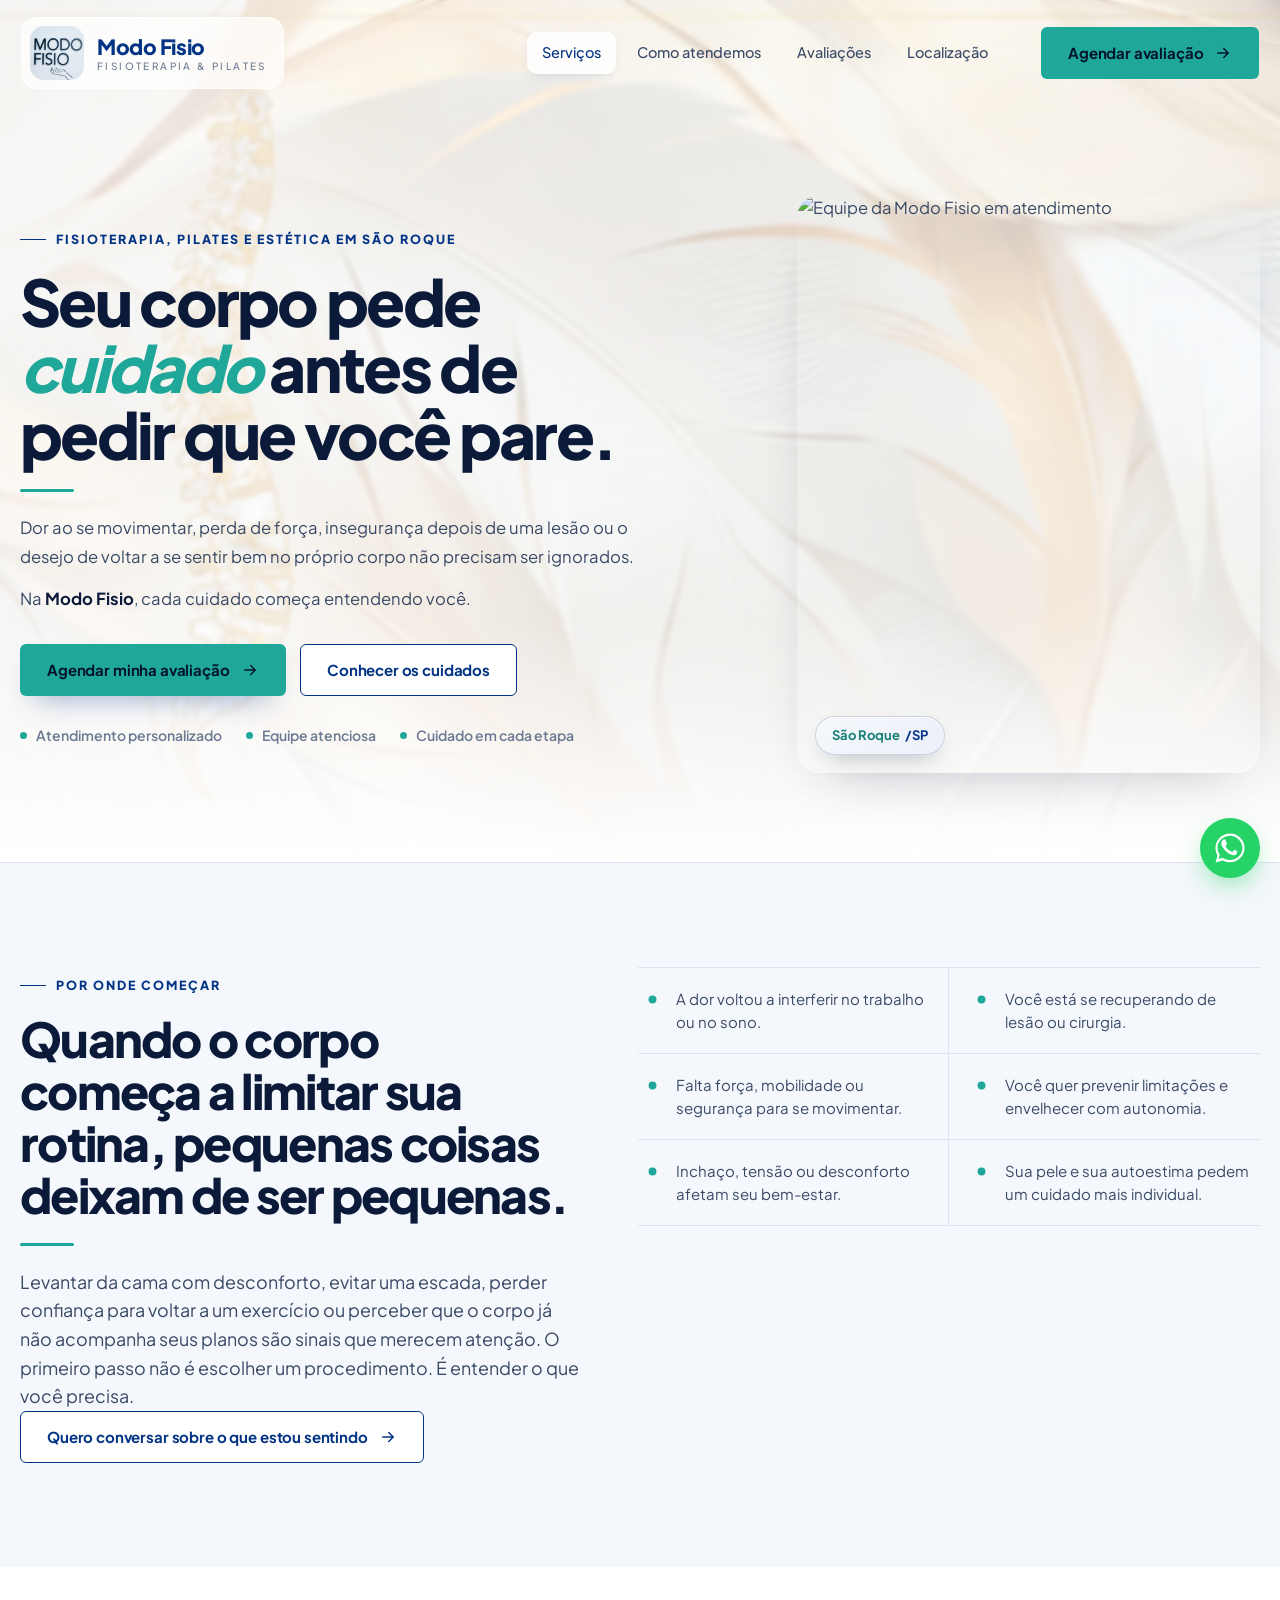
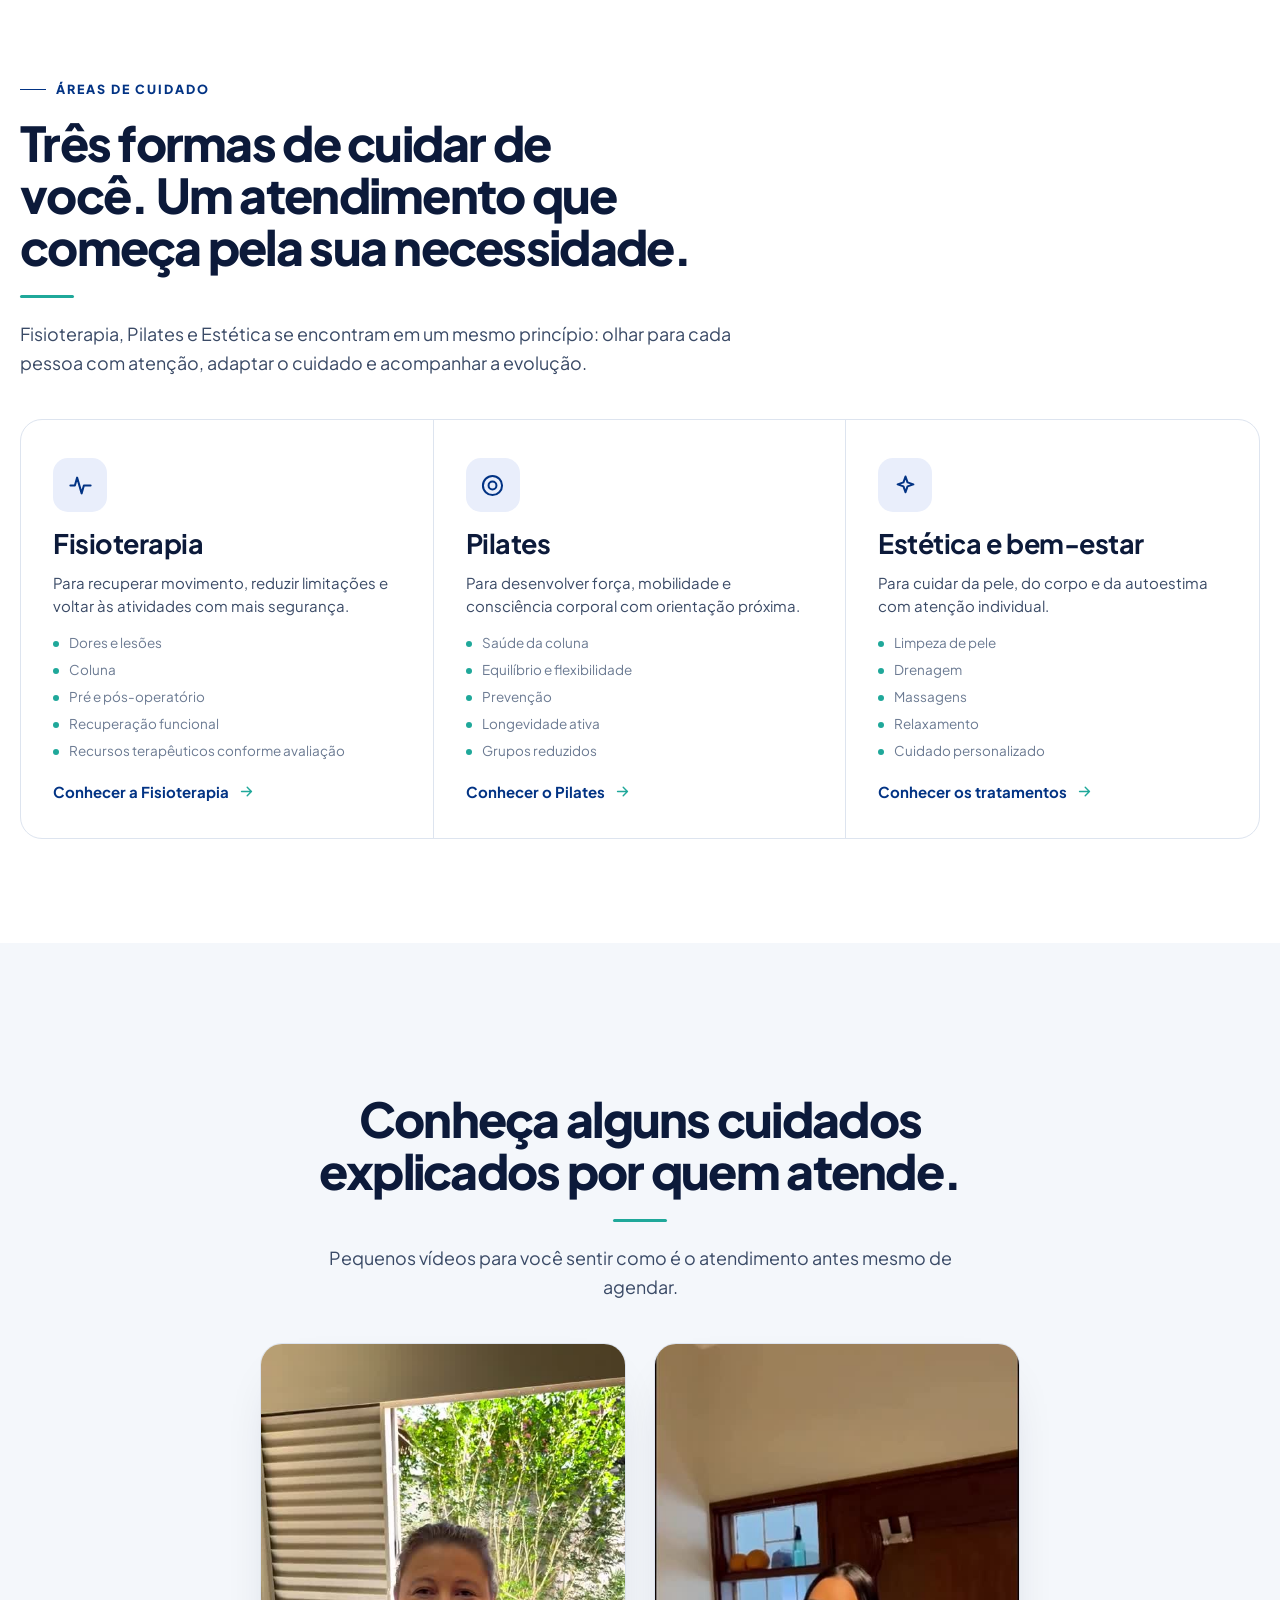
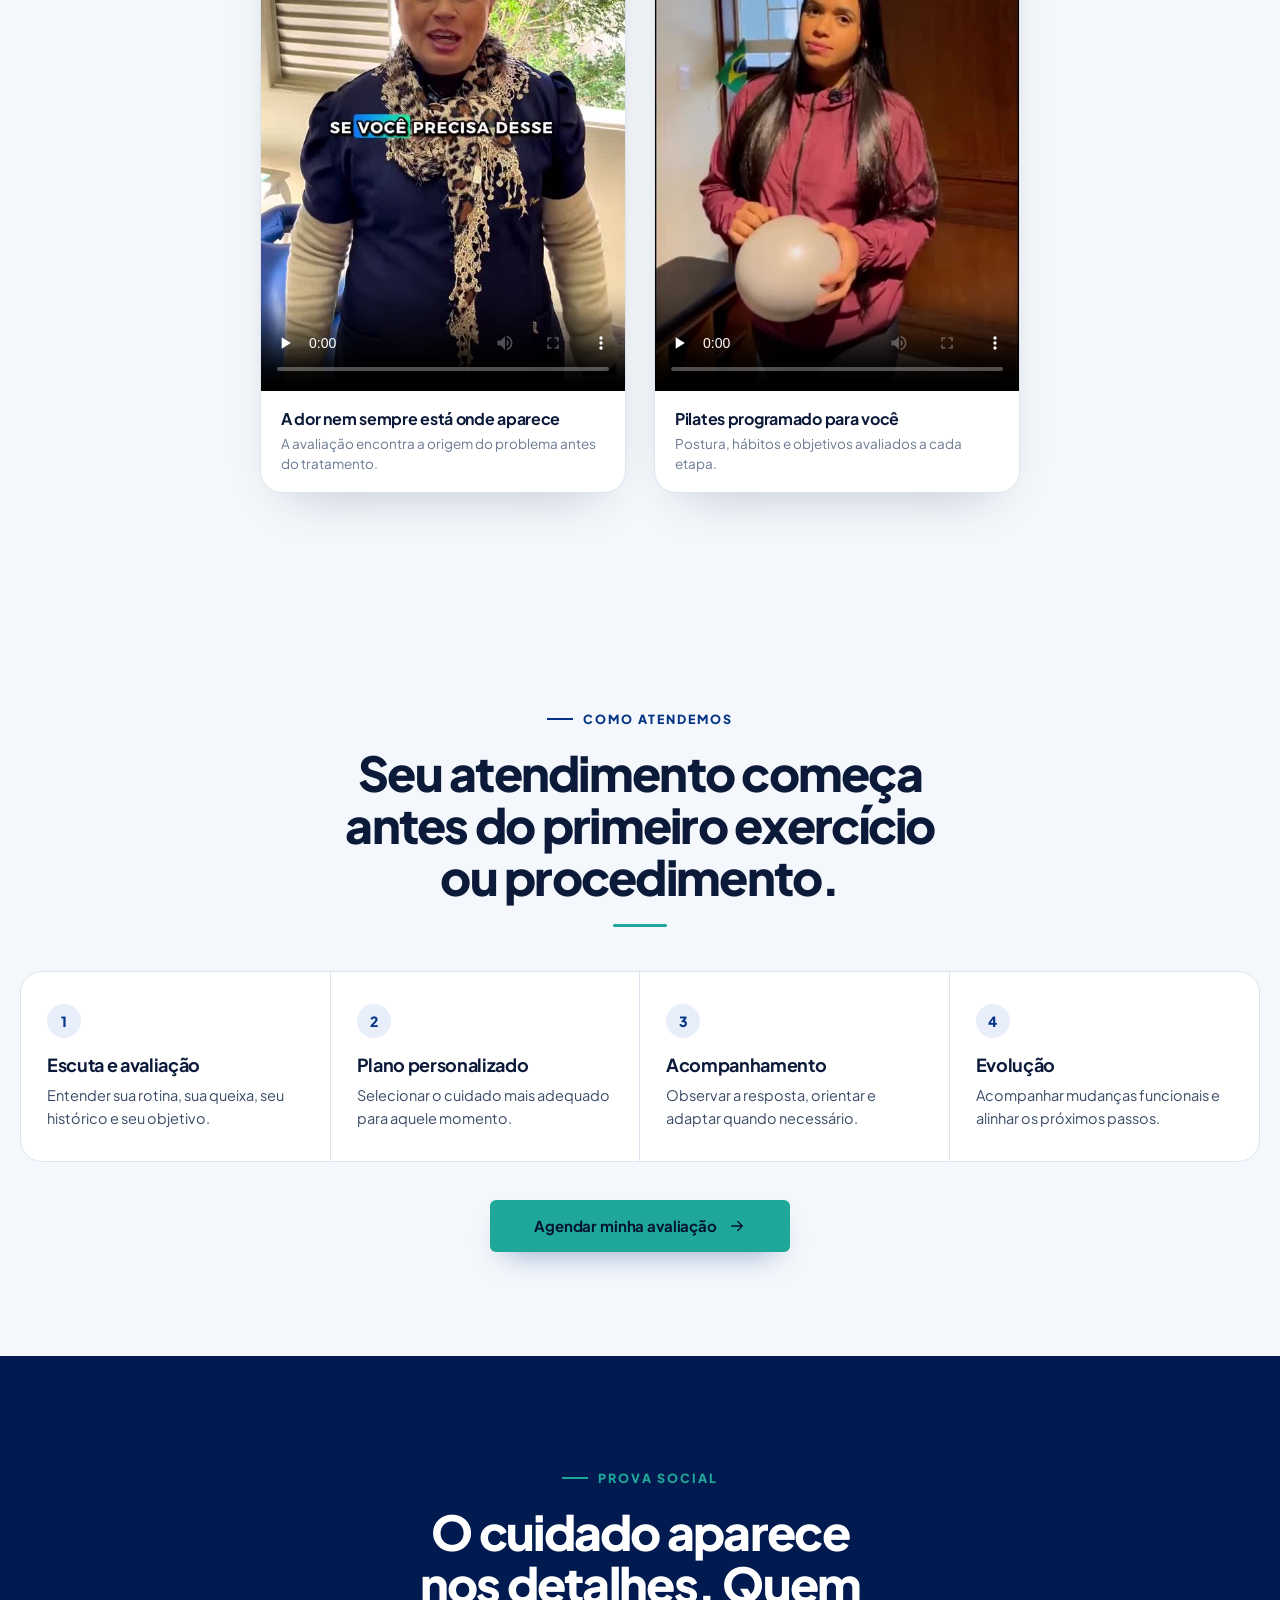
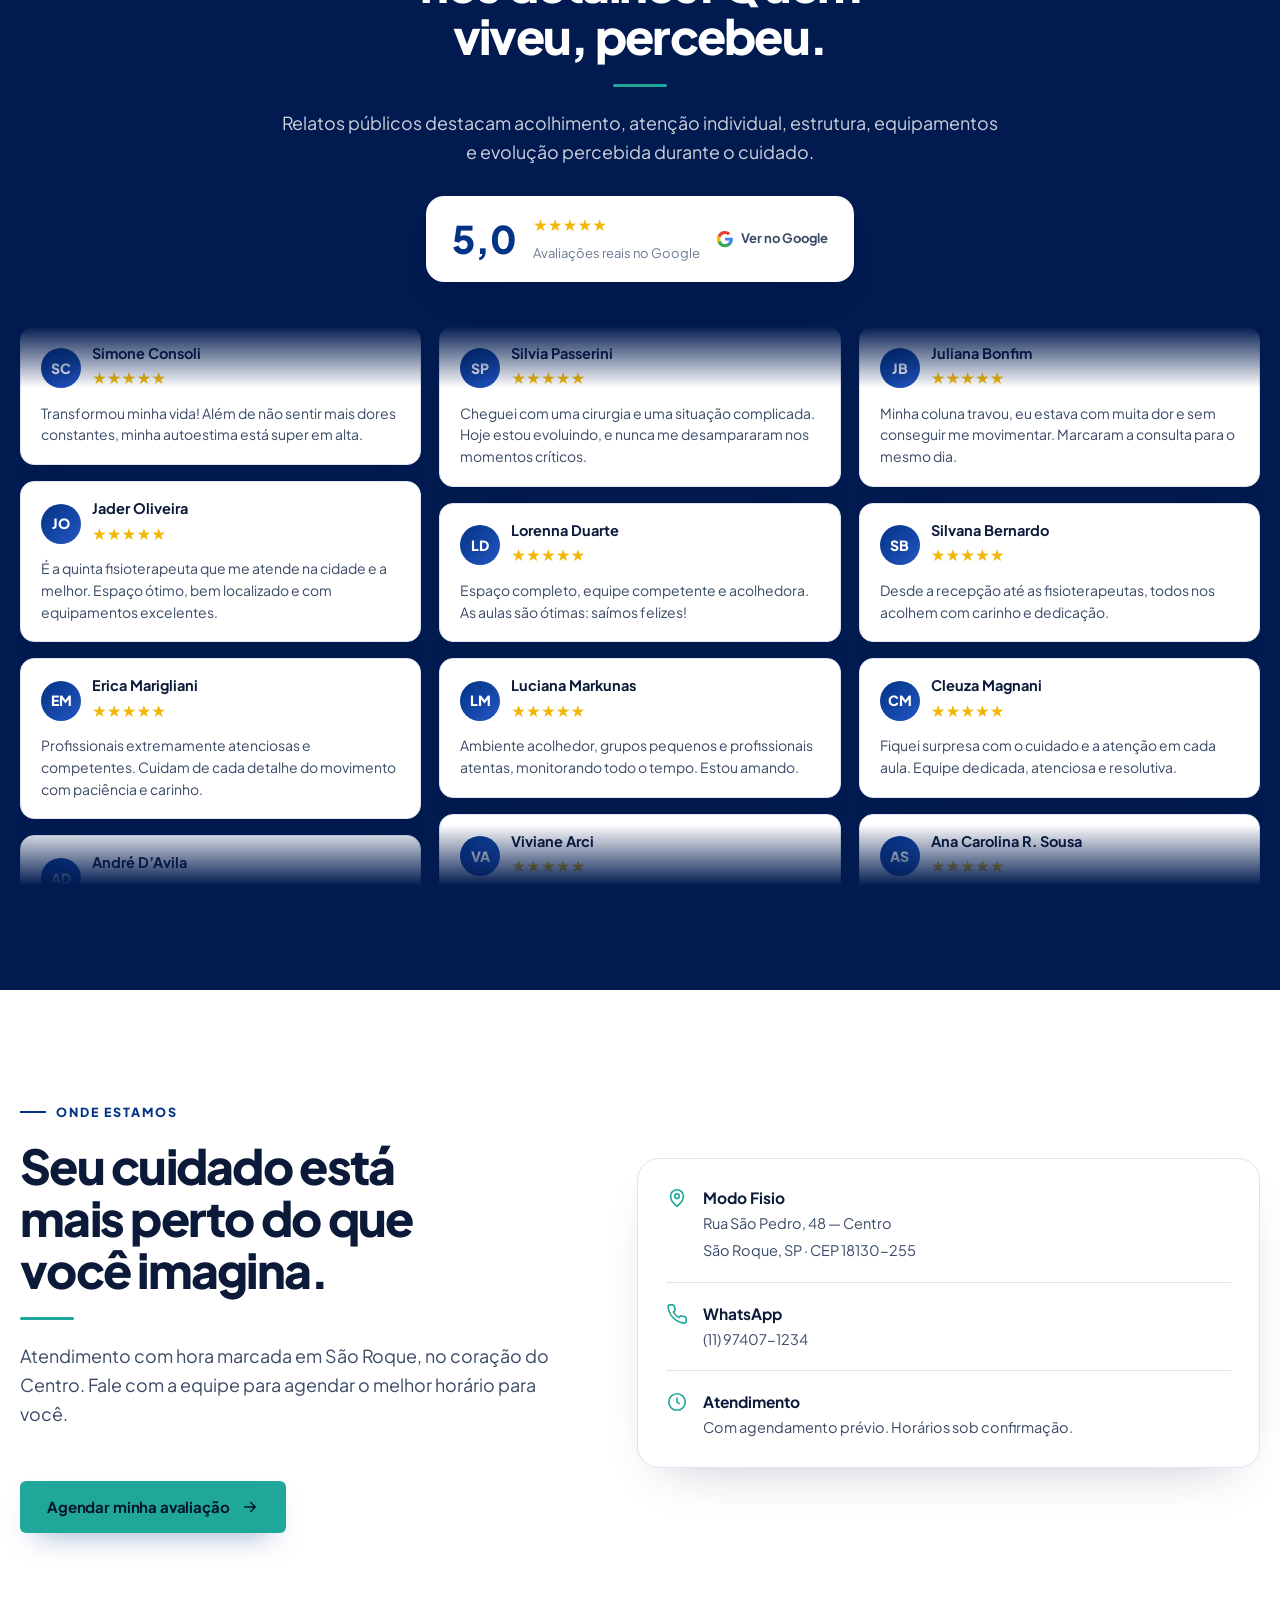
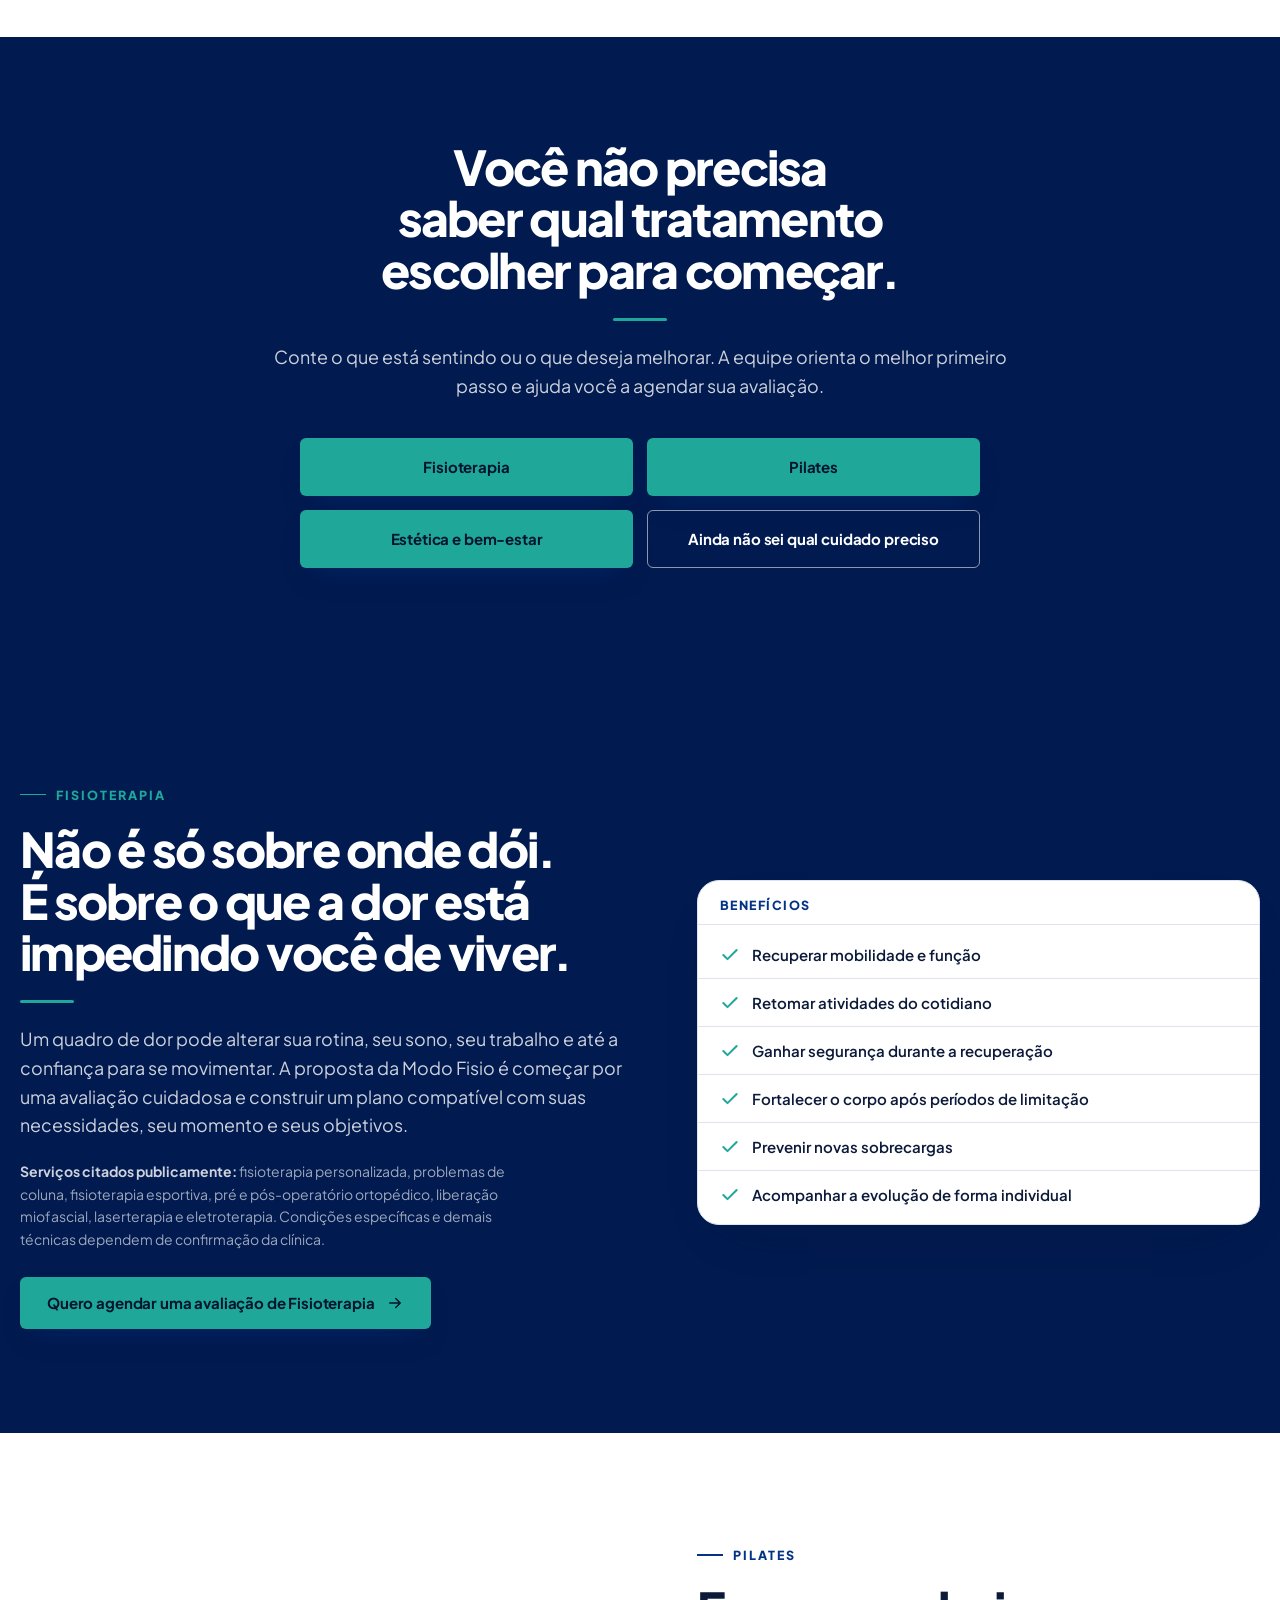
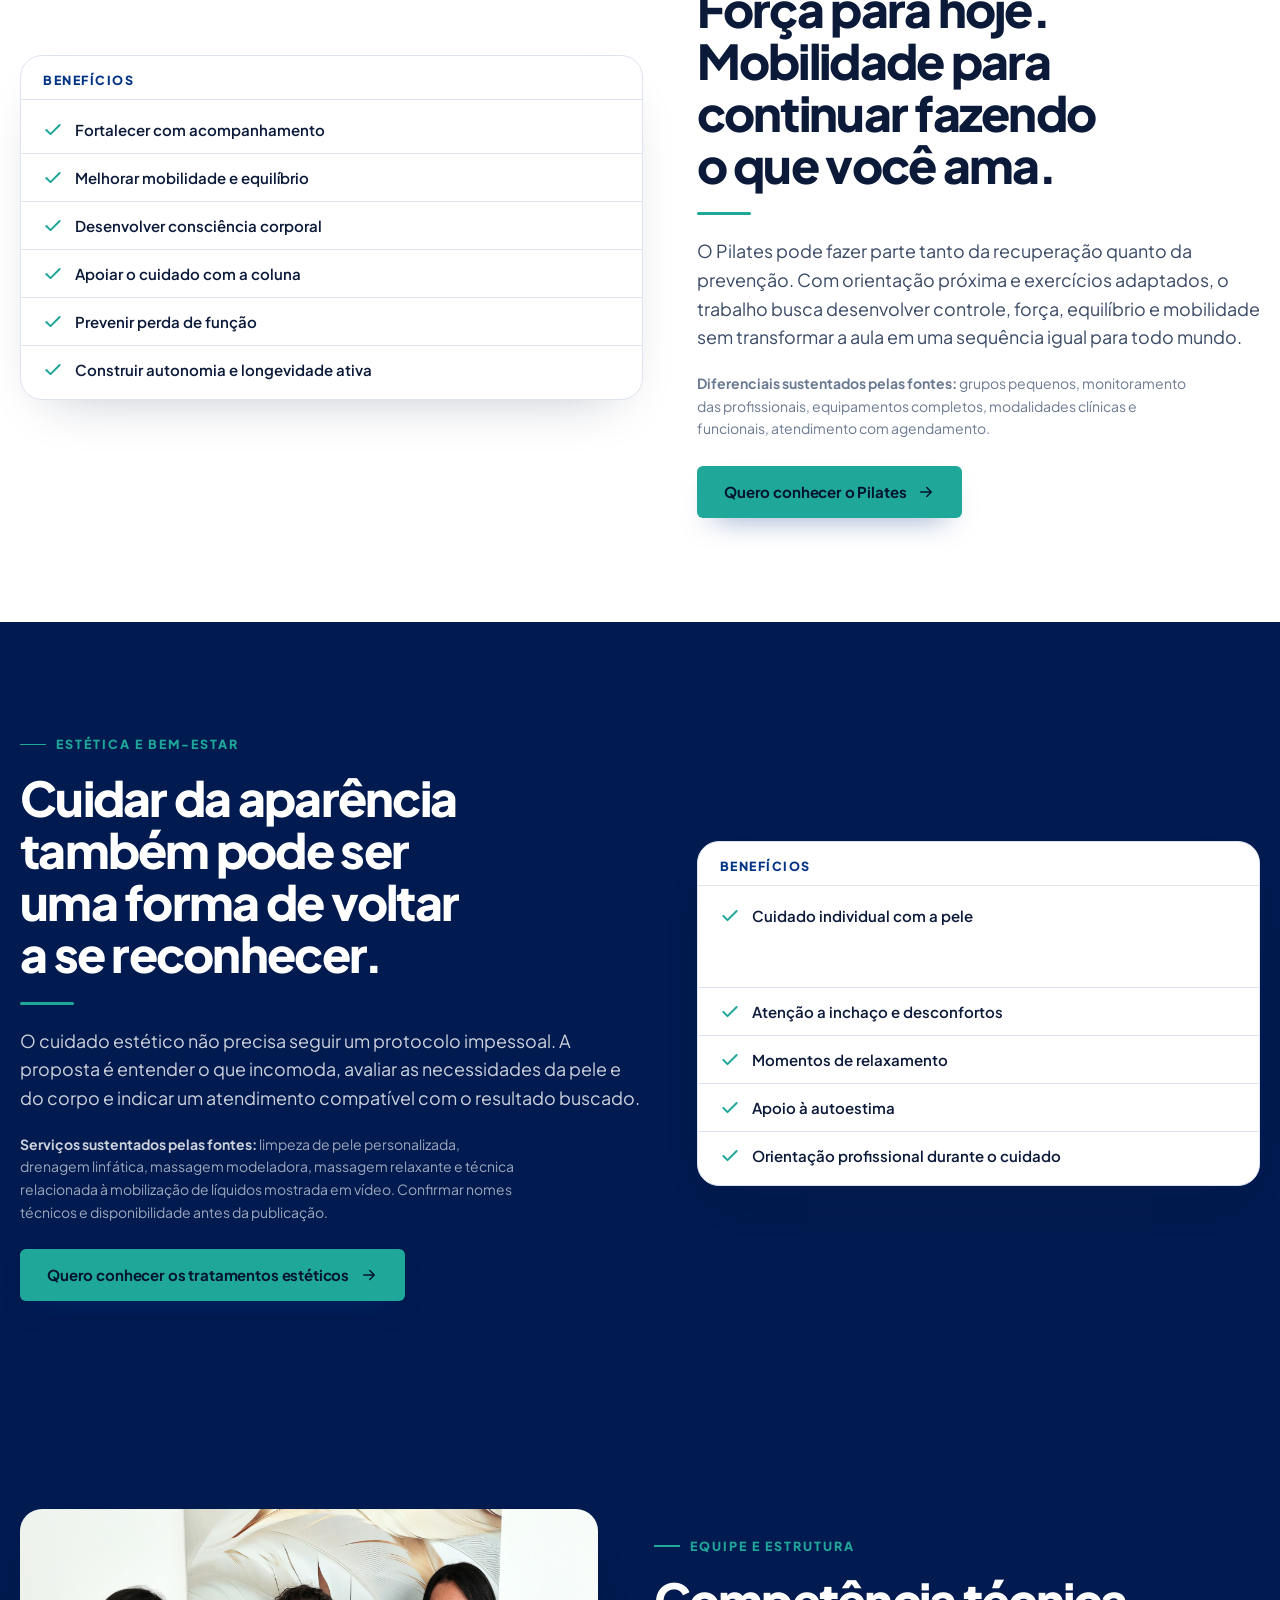
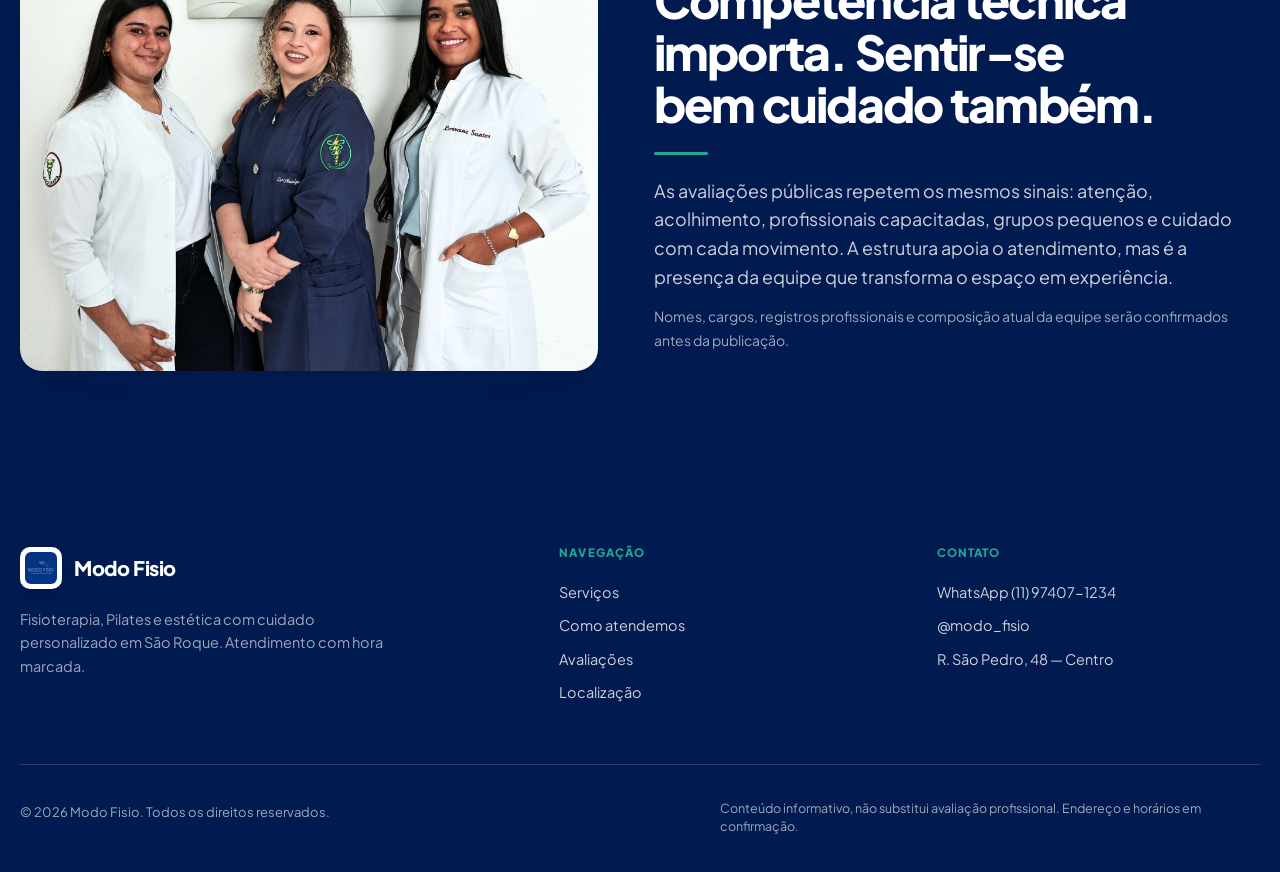
==== index.html @ 6f1e2703 "fix: linha de progresso acompanha a curva da ilha em todo o preenchimento (barra interna em contêine" ====
<!doctype html>
<html lang="pt-BR">
<head>
  <meta charset="utf-8">
  <script>document.documentElement.classList.add('js')</script>
  <meta name="viewport" content="width=device-width, initial-scale=1, viewport-fit=cover">
  <title>Modo Fisio | Fisioterapia, Pilates e Estética em São Roque</title>
  <meta name="description" content="Fisioterapia, Pilates e tratamentos estéticos personalizados em São Roque. Conheça os cuidados da Modo Fisio e agende sua avaliação pelo WhatsApp.">
  <meta name="theme-color" content="#023384">
  <meta name="author" content="Modo Fisio">
  <!-- TODO F6: canonical próprio após definir domínio -->

  <!-- Open Graph / compartilhamento -->
  <meta property="og:type" content="website">
  <meta property="og:locale" content="pt_BR">
  <meta property="og:site_name" content="Modo Fisio">
  <meta property="og:title" content="Modo Fisio | Fisioterapia, Pilates e Estética em São Roque">
  <meta property="og:description" content="Cuidado personalizado para você se movimentar, viver e se sentir melhor. Fisioterapia, Pilates e estética em São Roque.">
  <meta property="og:image" content="assets/images/og-cover.jpg">
  <meta name="twitter:card" content="summary_large_image">

  <link rel="icon" type="image/png" href="assets/images/logo-modo-fisio.png">
  <link rel="apple-touch-icon" href="assets/images/logo-modo-fisio.png">
  <link rel="stylesheet" href="assets/css/styles.css">
</head>
<body>
  <a class="skip-link" href="#inicio">Pular para o conteúdo</a>

  <!-- ============ HEADER ============ -->
  <header class="mf-header">
    <div class="mf-wrap mf-header-inner">
      <a class="mf-brand" href="#inicio" aria-label="Modo Fisio — início">
        <span class="mf-brand-mark">
          <span class="mf-brand-clip">
            <img src="assets/images/modofisio_2025_001.JPG" alt="" width="54" height="54" style="object-position:center 38%">
            <span class="mf-brand-shine" aria-hidden="true"></span>
          </span>
          <span class="mf-brand-halo" aria-hidden="true"></span>
        </span>
        <span class="mf-brand-name"><b>Modo Fisio</b><small>Fisioterapia &amp; Pilates</small></span>
      </a>
      <nav class="mf-nav" aria-label="Navegação principal">
        <a href="#servicos">Serviços</a>
        <a href="#beneficios">Como atendemos</a>
        <a href="#avaliacoes">Avaliações</a>
        <a href="#localizacao">Localização</a>
      </nav>
      <a class="mf-button mf-button--primary mf-header-action"
         href="https://wa.me/5511974071234?text=Ol%C3%A1%2C%20gostaria%20de%20agendar%20uma%20avalia%C3%A7%C3%A3o%20na%20Modo%20Fisio."
         target="_blank" rel="noopener">
        Agendar avaliação
        <svg viewBox="0 0 24 24" fill="none" stroke="currentColor" stroke-width="2" stroke-linecap="round" stroke-linejoin="round" aria-hidden="true"><path d="M5 12h14M13 6l6 6-6 6"/></svg>
      </a>
      <button class="mf-menu-toggle" aria-label="Abrir menu" aria-expanded="false"><span></span></button>
      <span class="mf-scroll-progress" aria-hidden="true"><i></i></span>
    </div>
  </header>

  <main id="inicio">
    <!-- ============ HERO (spec §8.2) ============ -->
    <section class="mf-hero">
      <div class="mf-hero-spine" aria-hidden="true"><img src="assets/images/Human_spine_graphic_design_layout_202608171628.jpeg" alt=""></div>
      <div class="mf-hero-veil" aria-hidden="true"></div>
      <div class="mf-wrap mf-hero-grid">
        <div class="mf-hero-copy">
          <span class="mf-kicker" data-reveal="rise">Fisioterapia, Pilates e Estética em São Roque</span>
          <h1 data-reveal="left">Seu corpo pede <em>cuidado</em> antes de pedir que você pare.</h1>
          <span class="mf-rule" data-reveal="rise"></span>
          <div class="mf-hero-story" data-reveal="rise">
            <p>Dor ao se movimentar, perda de força, insegurança depois de uma lesão ou o desejo de voltar a se sentir bem no próprio corpo não precisam ser ignorados.</p>
            <p>Na <strong>Modo Fisio</strong>, cada cuidado começa entendendo você.</p>
          </div>
          <div class="mf-hero-actions" data-reveal="rise">
            <a class="mf-button mf-button--primary"
               href="https://wa.me/5511974071234?text=Ol%C3%A1%2C%20gostaria%20de%20agendar%20uma%20avalia%C3%A7%C3%A3o%20na%20Modo%20Fisio."
               target="_blank" rel="noopener">
               Agendar minha avaliação
               <svg viewBox="0 0 24 24" fill="none" stroke="currentColor" stroke-width="2" stroke-linecap="round" stroke-linejoin="round" aria-hidden="true"><path d="M5 12h14M13 6l6 6-6 6"/></svg>
            </a>
            <a class="mf-button mf-button--outline" href="#servicos">Conhecer os cuidados</a>
          </div>
          <div class="mf-hero-support" data-reveal="rise">
            <span>Atendimento personalizado</span>
            <span>Equipe atenciosa</span>
            <span>Cuidado em cada etapa</span>
          </div>
        </div>
        <div class="mf-hero-media" data-reveal="scale">
          <div class="mf-hero-photo-box">
            <img class="mf-hero-photo" src="assets/images/modofisio_2025_043.JPG" alt="Equipe da Modo Fisio em atendimento" loading="eager" width="480" height="600">
            <span class="mf-hero-badge"><b>São Roque</b>/SP</span>
          </div>
        </div>
      </div>
    </section>

    <!-- ============ IDENTIFICAÇÃO COM DORES (spec §8.3) ============ -->
    <section class="mf-section mf-ident" id="dores">
      <div class="mf-wrap mf-ident-grid">
        <div class="mf-ident-copy">
          <span class="mf-kicker" data-reveal="rise">Por onde começar</span>
          <h2 data-reveal="left">Quando o corpo começa a limitar sua rotina, pequenas coisas deixam de ser pequenas.</h2>
          <span class="mf-rule" data-reveal="rise"></span>
          <p class="mf-lead" data-reveal="rise">Levantar da cama com desconforto, evitar uma escada, perder confiança para voltar a um exercício ou perceber que o corpo já não acompanha seus planos são sinais que merecem atenção. O primeiro passo não é escolher um procedimento. É entender o que você precisa.</p>
          <a class="mf-button mf-button--outline" data-reveal="rise"
             href="https://wa.me/5511974071234?text=Ol%C3%A1%2C%20gostaria%20de%20conversar%20sobre%20o%20que%20estou%20sentindo." target="_blank" rel="noopener">
             Quero conversar sobre o que estou sentindo
             <svg viewBox="0 0 24 24" fill="none" stroke="currentColor" stroke-width="2" stroke-linecap="round" stroke-linejoin="round" aria-hidden="true"><path d="M5 12h14M13 6l6 6-6 6"/></svg>
          </a>
        </div>
        <div class="mf-situacoes" data-reveal-group="80">
          <div class="mf-situacao" data-reveal="rise"><svg viewBox="0 0 24 24" fill="currentColor" aria-hidden="true"><circle cx="12" cy="12" r="4.5"/></svg>A dor voltou a interferir no trabalho ou no sono.</div>
          <div class="mf-situacao" data-reveal="rise"><svg viewBox="0 0 24 24" fill="currentColor" aria-hidden="true"><circle cx="12" cy="12" r="4.5"/></svg>Você está se recuperando de lesão ou cirurgia.</div>
          <div class="mf-situacao" data-reveal="rise"><svg viewBox="0 0 24 24" fill="currentColor" aria-hidden="true"><circle cx="12" cy="12" r="4.5"/></svg>Falta força, mobilidade ou segurança para se movimentar.</div>
          <div class="mf-situacao" data-reveal="rise"><svg viewBox="0 0 24 24" fill="currentColor" aria-hidden="true"><circle cx="12" cy="12" r="4.5"/></svg>Você quer prevenir limitações e envelhecer com autonomia.</div>
          <div class="mf-situacao" data-reveal="rise"><svg viewBox="0 0 24 24" fill="currentColor" aria-hidden="true"><circle cx="12" cy="12" r="4.5"/></svg>Inchaço, tensão ou desconforto afetam seu bem-estar.</div>
          <div class="mf-situacao" data-reveal="rise"><svg viewBox="0 0 24 24" fill="currentColor" aria-hidden="true"><circle cx="12" cy="12" r="4.5"/></svg>Sua pele e sua autoestima pedem um cuidado mais individual.</div>
        </div>
      </div>
    </section>

    <!-- ============ TRÊS ÁREAS DE CUIDADO (spec §8.4) ============ -->
    <section class="mf-section mf-light" id="servicos">
      <div class="mf-wrap">
        <div class="mf-areas-head mf-heading">
          <span class="mf-kicker" data-reveal="rise">Áreas de cuidado</span>
          <h2 data-reveal="left">Três formas de cuidar de você. Um atendimento que começa pela sua necessidade.</h2>
          <span class="mf-rule" data-reveal="rise"></span>
          <p class="mf-lead" data-reveal="rise">Fisioterapia, Pilates e Estética se encontram em um mesmo princípio: olhar para cada pessoa com atenção, adaptar o cuidado e acompanhar a evolução.</p>
        </div>
        <div class="mf-areas-rail" data-reveal-group="110">
          <article class="mf-area" data-reveal="rise">
            <span class="mf-area-icon" aria-hidden="true"><svg viewBox="0 0 24 24" fill="none" stroke="currentColor" stroke-width="1.8" stroke-linecap="round" stroke-linejoin="round"><path d="M3 12h4l2-7 4 14 2-7h6"/></svg></span>
            <h3>Fisioterapia</h3>
            <p class="mf-area-call">Para recuperar movimento, reduzir limitações e voltar às atividades com mais segurança.</p>
            <ul class="mf-area-list">
              <li>Dores e lesões</li><li>Coluna</li><li>Pré e pós-operatório</li>
              <li>Recuperação funcional</li><li>Recursos terapêuticos conforme avaliação</li>
            </ul>
            <a class="mf-text-link mf-area-cta" href="#fisioterapia">Conhecer a Fisioterapia
              <svg viewBox="0 0 24 24" fill="none" stroke="currentColor" stroke-width="2" stroke-linecap="round" stroke-linejoin="round" aria-hidden="true"><path d="M5 12h14M13 6l6 6-6 6"/></svg></a>
          </article>
          <article class="mf-area" data-reveal="rise">
            <span class="mf-area-icon" aria-hidden="true"><svg viewBox="0 0 24 24" fill="none" stroke="currentColor" stroke-width="1.8"><circle cx="12" cy="12" r="8.5"/><circle cx="12" cy="12" r="3.5"/></svg></span>
            <h3>Pilates</h3>
            <p class="mf-area-call">Para desenvolver força, mobilidade e consciência corporal com orientação próxima.</p>
            <ul class="mf-area-list">
              <li>Saúde da coluna</li><li>Equilíbrio e flexibilidade</li><li>Prevenção</li>
              <li>Longevidade ativa</li><li>Grupos reduzidos</li>
            </ul>
            <a class="mf-text-link mf-area-cta" href="#pilates">Conhecer o Pilates
              <svg viewBox="0 0 24 24" fill="none" stroke="currentColor" stroke-width="2" stroke-linecap="round" stroke-linejoin="round" aria-hidden="true"><path d="M5 12h14M13 6l6 6-6 6"/></svg></a>
          </article>
          <article class="mf-area" data-reveal="rise">
            <span class="mf-area-icon" aria-hidden="true"><svg viewBox="0 0 24 24" fill="none" stroke="currentColor" stroke-width="1.8" stroke-linejoin="round"><path d="M12 4l1.8 5.2L19 11l-5.2 1.8L12 18l-1.8-5.2L5 11l5.2-1.8z"/></svg></span>
            <h3>Estética e bem-estar</h3>
            <p class="mf-area-call">Para cuidar da pele, do corpo e da autoestima com atenção individual.</p>
            <ul class="mf-area-list">
              <li>Limpeza de pele</li><li>Drenagem</li><li>Massagens</li>
              <li>Relaxamento</li><li>Cuidado personalizado</li>
            </ul>
            <a class="mf-text-link mf-area-cta" href="#estetica">Conhecer os tratamentos
              <svg viewBox="0 0 24 24" fill="none" stroke="currentColor" stroke-width="2" stroke-linecap="round" stroke-linejoin="round" aria-hidden="true"><path d="M5 12h14M13 6l6 6-6 6"/></svg></a>
          </article>
        </div>
      </div>
    </section>

    <!-- ============ CONTEÚDO EM VÍDEO (spec §8.10) ============ -->
    <section class="mf-section mf-cool-bg" id="videos">
      <div class="mf-wrap">
        <div class="mf-videos-head mf-heading mf-heading--center">
          <span class="mf-kicker" data-reveal="rise">Por dentro do cuidado</span>
          <h2 data-reveal="rise">Conheça alguns cuidados explicados por quem atende.</h2>
          <span class="mf-rule" data-reveal="rise"></span>
          <p class="mf-lead" data-reveal="rise" style="margin-inline:auto">Pequenos vídeos para você sentir como é o atendimento antes mesmo de agendar.</p>
        </div>
        <div class="mf-videos-grid" data-reveal-group="110">
          <figure class="mf-video-card" data-reveal="rise">
            <div class="mf-video-frame">
              <video controls preload="none" poster="assets/images/poster-mfv-01.jpg" aria-label="Vídeo: a dor nem sempre está onde aparece">
                <source src="assets/media/modo_fisio_video-01.mp4" type="video/mp4">
              </video>
            </div>
            <figcaption class="mf-video-cap"><h3>A dor nem sempre está onde aparece</h3><p>A avaliação encontra a origem do problema antes do tratamento.</p></figcaption>
          </figure>
          <figure class="mf-video-card" data-reveal="rise">
            <div class="mf-video-frame">
              <video controls preload="none" poster="assets/images/poster-mfv-02.jpg" aria-label="Vídeo: Pilates programado para cada aluno">
                <source src="assets/media/modo_fisio_video-02.mp4" type="video/mp4">
              </video>
            </div>
            <figcaption class="mf-video-cap"><h3>Pilates programado para você</h3><p>Postura, hábitos e objetivos avaliados a cada etapa.</p></figcaption>
          </figure>
        </div>
      </div>
    </section>

    <!-- ============ MÉTODO DE ATENDIMENTO (spec §8.8) ============ -->
    <section class="mf-section mf-cool-bg" id="beneficios">
      <div class="mf-wrap">
        <div class="mf-method-head mf-heading mf-heading--center" style="margin-inline:auto">
          <span class="mf-kicker" data-reveal="rise">Como atendemos</span>
          <h2 data-reveal="rise">Seu atendimento começa antes do primeiro exercício ou procedimento.</h2>
          <span class="mf-rule" data-reveal="rise"></span>
        </div>
        <div class="mf-method-steps" data-reveal-group="100">
          <div class="mf-method-step" data-reveal="rise"><span class="mf-method-num">1</span><h3>Escuta e avaliação</h3><p>Entender sua rotina, sua queixa, seu histórico e seu objetivo.</p></div>
          <div class="mf-method-step" data-reveal="rise"><span class="mf-method-num">2</span><h3>Plano personalizado</h3><p>Selecionar o cuidado mais adequado para aquele momento.</p></div>
          <div class="mf-method-step" data-reveal="rise"><span class="mf-method-num">3</span><h3>Acompanhamento</h3><p>Observar a resposta, orientar e adaptar quando necessário.</p></div>
          <div class="mf-method-step" data-reveal="rise"><span class="mf-method-num">4</span><h3>Evolução</h3><p>Acompanhar mudanças funcionais e alinhar os próximos passos.</p></div>
        </div>
        <div style="text-align:center;margin-top:38px" data-reveal="rise">
          <a class="mf-button mf-button--primary mf-button--wide"
             href="https://wa.me/5511974071234?text=Ol%C3%A1%2C%20gostaria%20de%20agendar%20uma%20avalia%C3%A7%C3%A3o%20na%20Modo%20Fisio." target="_blank" rel="noopener">
             Agendar minha avaliação
             <svg viewBox="0 0 24 24" fill="none" stroke="currentColor" stroke-width="2" stroke-linecap="round" stroke-linejoin="round" aria-hidden="true"><path d="M5 12h14M13 6l6 6-6 6"/></svg></a>
        </div>
      </div>
    </section>

    <!-- ============ AVALIAÇÕES (spec §8.11) ============ -->
    <section class="mf-section mf-dark" id="avaliacoes">
      <div class="mf-wrap">
        <div class="mf-reviews-head">
          <span class="mf-kicker" data-reveal="rise" style="justify-content:center">Prova social</span>
          <h2 data-reveal="rise">O cuidado aparece nos detalhes. Quem viveu, percebeu.</h2>
          <span class="mf-rule" data-reveal="rise" style="margin-inline:auto"></span>
          <p class="mf-lead" data-reveal="rise" style="margin-inline:auto;color:var(--mf-on-dark-soft)">Relatos públicos destacam acolhimento, atenção individual, estrutura, equipamentos e evolução percebida durante o cuidado.</p>
          <div data-reveal="rise" style="display:flex;justify-content:center">
            <a class="mf-gscore" href="https://www.google.com/maps/place/Modo+Fisio+-+Fisioterapia+e+Pilates+Personalizados+S%C3%A3o+Roque/" target="_blank" rel="noopener">
              <span class="mf-gscore-num">5,0</span>
              <span class="mf-gscore-mid">
                <span class="mf-gscore-stars" aria-label="5 de 5 estrelas">★★★★★</span>
                <span class="mf-gscore-label">Avaliações reais no Google</span>
              </span>
              <span class="mf-gscore-g">
                <svg viewBox="0 0 24 24" aria-hidden="true" width="18" height="18"><path fill="#4285F4" d="M22.5 12.2c0-.7-.1-1.4-.2-2H12v3.9h5.9a5 5 0 0 1-2.2 3.3v2.7h3.5c2-1.9 3.3-4.7 3.3-7.9z"/><path fill="#34A853" d="M12 23c2.9 0 5.4-1 7.2-2.6l-3.5-2.7c-1 .7-2.2 1-3.7 1-2.8 0-5.2-1.9-6.1-4.5H2.3v2.8A11 11 0 0 0 12 23z"/><path fill="#FBBC05" d="M5.9 14.2a6.6 6.6 0 0 1 0-4.2V7.2H2.3a11 11 0 0 0 0 9.8l3.6-2.8z"/><path fill="#EA4335" d="M12 5.4c1.6 0 3 .5 4.1 1.6l3.1-3.1A11 11 0 0 0 2.3 7.2l3.6 2.8C6.8 7.3 9.2 5.4 12 5.4z"/></svg>
                Ver no Google
              </span>
            </a>
          </div>
        </div>

        <div class="mf-rvw-wall" data-reveal="rise">
          <div class="mf-rvw-cols">
            <div class="mf-rvw-col up" style="--dur:74s"><div class="mf-rvw-track">
              <figure class="rvw-card"><div class="rvw-top"><span class="rvw-av">SC</span><div><div class="rvw-name">Simone Consoli</div><span class="rvw-stars" aria-label="5 de 5 estrelas">★★★★★</span></div></div><p class="rvw-text">Transformou minha vida! Além de não sentir mais dores constantes, minha autoestima está super em alta.</p></figure>
              <figure class="rvw-card"><div class="rvw-top"><span class="rvw-av">JO</span><div><div class="rvw-name">Jader Oliveira</div><span class="rvw-stars" aria-label="5 de 5 estrelas">★★★★★</span></div></div><p class="rvw-text">É a quinta fisioterapeuta que me atende na cidade e a melhor. Espaço ótimo, bem localizado e com equipamentos excelentes.</p></figure>
              <figure class="rvw-card"><div class="rvw-top"><span class="rvw-av">EM</span><div><div class="rvw-name">Erica Marigliani</div><span class="rvw-stars" aria-label="5 de 5 estrelas">★★★★★</span></div></div><p class="rvw-text">Profissionais extremamente atenciosas e competentes. Cuidam de cada detalhe do movimento com paciência e carinho.</p></figure>
              <figure class="rvw-card"><div class="rvw-top"><span class="rvw-av">AD</span><div><div class="rvw-name">André D’Avila</div><span class="rvw-stars" aria-label="5 de 5 estrelas">★★★★★</span></div></div><p class="rvw-text">Estou fazendo Pilates e me sentindo muito bem. Pessoas maravilhosas e muito especiais na minha vida.</p></figure>
            </div></div>
            <div class="mf-rvw-col down" style="--dur:82s"><div class="mf-rvw-track">
              <figure class="rvw-card"><div class="rvw-top"><span class="rvw-av">SP</span><div><div class="rvw-name">Silvia Passerini</div><span class="rvw-stars" aria-label="5 de 5 estrelas">★★★★★</span></div></div><p class="rvw-text">Cheguei com uma cirurgia e uma situação complicada. Hoje estou evoluindo, e nunca me desampararam nos momentos críticos.</p></figure>
              <figure class="rvw-card"><div class="rvw-top"><span class="rvw-av">LD</span><div><div class="rvw-name">Lorenna Duarte</div><span class="rvw-stars" aria-label="5 de 5 estrelas">★★★★★</span></div></div><p class="rvw-text">Espaço completo, equipe competente e acolhedora. As aulas são ótimas: saímos felizes!</p></figure>
              <figure class="rvw-card"><div class="rvw-top"><span class="rvw-av">LM</span><div><div class="rvw-name">Luciana Markunas</div><span class="rvw-stars" aria-label="5 de 5 estrelas">★★★★★</span></div></div><p class="rvw-text">Ambiente acolhedor, grupos pequenos e profissionais atentas, monitorando todo o tempo. Estou amando.</p></figure>
              <figure class="rvw-card"><div class="rvw-top"><span class="rvw-av">VA</span><div><div class="rvw-name">Viviane Arci</div><span class="rvw-stars" aria-label="5 de 5 estrelas">★★★★★</span></div></div><p class="rvw-text">Fisioterapeutas qualificadas, aparelhos de Pilates de alta qualidade e ambiente acolhedor. Super indico.</p></figure>
            </div></div>
            <div class="mf-rvw-col up" style="--dur:90s"><div class="mf-rvw-track">
              <figure class="rvw-card"><div class="rvw-top"><span class="rvw-av">JB</span><div><div class="rvw-name">Juliana Bonfim</div><span class="rvw-stars" aria-label="5 de 5 estrelas">★★★★★</span></div></div><p class="rvw-text">Minha coluna travou, eu estava com muita dor e sem conseguir me movimentar. Marcaram a consulta para o mesmo dia.</p></figure>
              <figure class="rvw-card"><div class="rvw-top"><span class="rvw-av">SB</span><div><div class="rvw-name">Silvana Bernardo</div><span class="rvw-stars" aria-label="5 de 5 estrelas">★★★★★</span></div></div><p class="rvw-text">Desde a recepção até as fisioterapeutas, todos nos acolhem com carinho e dedicação.</p></figure>
              <figure class="rvw-card"><div class="rvw-top"><span class="rvw-av">CM</span><div><div class="rvw-name">Cleuza Magnani</div><span class="rvw-stars" aria-label="5 de 5 estrelas">★★★★★</span></div></div><p class="rvw-text">Fiquei surpresa com o cuidado e a atenção em cada aula. Equipe dedicada, atenciosa e resolutiva.</p></figure>
              <figure class="rvw-card"><div class="rvw-top"><span class="rvw-av">AS</span><div><div class="rvw-name">Ana Carolina R. Sousa</div><span class="rvw-stars" aria-label="5 de 5 estrelas">★★★★★</span></div></div><p class="rvw-text">Desde a primeira consulta até a última sessão, recebi toda a atenção, inclusive fora da clínica.</p></figure>
            </div></div>
          </div>
        </div>
      </div>
    </section>

    <!-- ============ LOCALIZAÇÃO (spec §8.12) ============ -->
    <section class="mf-section mf-light" id="localizacao">
      <div class="mf-wrap mf-loc-grid">
        <div>
          <span class="mf-kicker" data-reveal="rise">Onde estamos</span>
          <h2 data-reveal="left">Seu cuidado está mais perto do que você imagina.</h2>
          <span class="mf-rule" data-reveal="rise"></span>
          <p class="mf-lead" data-reveal="rise">Atendimento com hora marcada em São Roque, no coração do Centro. Fale com a equipe para agendar o melhor horário para você.</p>
          <p class="mf-loc-note" data-reveal="rise">Endereço e horários em confirmação com a clínica antes da publicação.</p>
          <a class="mf-button mf-button--primary" data-reveal="rise" style="margin-top:22px"
             href="https://wa.me/5511974071234?text=Ol%C3%A1%2C%20gostaria%20de%20agendar%20uma%20avalia%C3%A7%C3%A3o%20na%20Modo%20Fisio." target="_blank" rel="noopener">
             Agendar minha avaliação
             <svg viewBox="0 0 24 24" fill="none" stroke="currentColor" stroke-width="2" stroke-linecap="round" stroke-linejoin="round" aria-hidden="true"><path d="M5 12h14M13 6l6 6-6 6"/></svg></a>
        </div>
        <div class="mf-loc-card" data-reveal="scale">
          <div class="mf-loc-item"><svg viewBox="0 0 24 24" fill="none" stroke="currentColor" stroke-width="1.8" aria-hidden="true"><path d="M12 21s-7-5.5-7-11a7 7 0 1 1 14 0c0 5.5-7 11-7 11z"/><circle cx="12" cy="10" r="2.5"/></svg><div><strong>Modo Fisio</strong><span>Rua São Pedro, 48 — Centro<br>São Roque, SP · CEP 18130-255</span></div></div>
          <div class="mf-loc-item"><svg viewBox="0 0 24 24" fill="none" stroke="currentColor" stroke-width="1.8" aria-hidden="true"><path d="M22 16.9v3a2 2 0 0 1-2.2 2 19.8 19.8 0 0 1-8.6-3 19.5 19.5 0 0 1-6-6 19.8 19.8 0 0 1-3-8.6A2 2 0 0 1 4.1 2h3a2 2 0 0 1 2 1.7c.1 1 .4 1.9.7 2.8a2 2 0 0 1-.5 2.1L8.1 9.9a16 16 0 0 0 6 6l1.3-1.3a2 2 0 0 1 2.1-.4c.9.3 1.8.6 2.8.7a2 2 0 0 1 1.7 2z"/></svg><div><strong>WhatsApp</strong><a href="https://wa.me/5511974071234?text=Ol%C3%A1%2C%20conheci%20a%20Modo%20Fisio%20pelo%20site%20e%20gostaria%20de%20receber%20mais%20informa%C3%A7%C3%B5es." target="_blank" rel="noopener">(11) 97407-1234</a></div></div>
          <div class="mf-loc-item"><svg viewBox="0 0 24 24" fill="none" stroke="currentColor" stroke-width="1.8" aria-hidden="true"><circle cx="12" cy="12" r="9"/><path d="M12 7v5l3 2"/></svg><div><strong>Atendimento</strong><span>Com agendamento prévio. Horários sob confirmação.</span></div></div>
        </div>
      </div>
    </section>

    <!-- ============ CTA FINAL (spec §8.13) ============ -->
    <section class="mf-section mf-dark mf-cta">
      <div class="mf-wrap mf-cta-inner">
        <h2 data-reveal="rise">Você não precisa saber qual tratamento escolher para começar.</h2>
        <span class="mf-rule" data-reveal="rise" style="margin-inline:auto"></span>
        <p class="mf-lead" data-reveal="rise" style="margin-inline:auto;color:var(--mf-on-dark-soft)">Conte o que está sentindo ou o que deseja melhorar. A equipe orienta o melhor primeiro passo e ajuda você a agendar sua avaliação.</p>
        <div class="mf-cta-choices" data-reveal-group="80">
          <a class="mf-button mf-button--primary" data-reveal="rise" href="https://wa.me/5511974071234?text=Ol%C3%A1%2C%20gostaria%20de%20saber%20mais%20sobre%20os%20tratamentos%20de%20fisioterapia." target="_blank" rel="noopener">Fisioterapia</a>
          <a class="mf-button mf-button--primary" data-reveal="rise" href="https://wa.me/5511974071234?text=Ol%C3%A1%2C%20gostaria%20de%20saber%20mais%20sobre%20o%20Pilates%20da%20Modo%20Fisio." target="_blank" rel="noopener">Pilates</a>
          <a class="mf-button mf-button--primary" data-reveal="rise" href="https://wa.me/5511974071234?text=Ol%C3%A1%2C%20gostaria%20de%20saber%20mais%20sobre%20os%20tratamentos%20est%C3%A9ticos%20da%20Modo%20Fisio." target="_blank" rel="noopener">Estética e bem-estar</a>
          <a class="mf-button mf-button--light" data-reveal="rise" href="https://wa.me/5511974071234?text=Ol%C3%A1%2C%20conheci%20a%20Modo%20Fisio%20pelo%20site%20e%20gostaria%20de%20receber%20mais%20informa%C3%A7%C3%B5es." target="_blank" rel="noopener">Ainda não sei qual cuidado preciso</a>
        </div>
      </div>
    </section>

    <!-- ============ FISIOTERAPIA APROFUNDADA (spec §8.5) ============ -->
    <section class="mf-section mf-dark" id="fisioterapia">
      <div class="mf-wrap mf-deep-grid">
        <div class="mf-deep-copy">
          <span class="mf-kicker" data-reveal="rise">Fisioterapia</span>
          <h2 data-reveal="left">Não é só sobre onde dói. É sobre o que a dor está impedindo você de viver.</h2>
          <span class="mf-rule" data-reveal="rise"></span>
          <p class="mf-lead" data-reveal="rise">Um quadro de dor pode alterar sua rotina, seu sono, seu trabalho e até a confiança para se movimentar. A proposta da Modo Fisio é começar por uma avaliação cuidadosa e construir um plano compatível com suas necessidades, seu momento e seus objetivos.</p>
          <p class="mf-deep-services" data-reveal="rise"><strong>Serviços citados publicamente:</strong> fisioterapia personalizada, problemas de coluna, fisioterapia esportiva, pré e pós-operatório ortopédico, liberação miofascial, laserterapia e eletroterapia. Condições específicas e demais técnicas dependem de confirmação da clínica.</p>
          <a class="mf-button mf-button--primary" data-reveal="rise"
             href="https://wa.me/5511974071234?text=Ol%C3%A1%2C%20gostaria%20de%20agendar%20uma%20avalia%C3%A7%C3%A3o%20de%20fisioterapia." target="_blank" rel="noopener">
             Quero agendar uma avaliação de Fisioterapia
             <svg viewBox="0 0 24 24" fill="none" stroke="currentColor" stroke-width="2" stroke-linecap="round" stroke-linejoin="round" aria-hidden="true"><path d="M5 12h14M13 6l6 6-6 6"/></svg></a>
        </div>
        <div class="mf-deep-panel" data-reveal="scale" data-reveal-group="80">
          <h4>Benefícios</h4>
          <ul>
            <li data-reveal="rise"><svg viewBox="0 0 24 24" fill="none" stroke="currentColor" stroke-width="2.4" stroke-linecap="round" stroke-linejoin="round" aria-hidden="true"><path d="M20 6L9 17l-5-5"/></svg>Recuperar mobilidade e função</li>
            <li data-reveal="rise"><svg viewBox="0 0 24 24" fill="none" stroke="currentColor" stroke-width="2.4" stroke-linecap="round" stroke-linejoin="round" aria-hidden="true"><path d="M20 6L9 17l-5-5"/></svg>Retomar atividades do cotidiano</li>
            <li data-reveal="rise"><svg viewBox="0 0 24 24" fill="none" stroke="currentColor" stroke-width="2.4" stroke-linecap="round" stroke-linejoin="round" aria-hidden="true"><path d="M20 6L9 17l-5-5"/></svg>Ganhar segurança durante a recuperação</li>
            <li data-reveal="rise"><svg viewBox="0 0 24 24" fill="none" stroke="currentColor" stroke-width="2.4" stroke-linecap="round" stroke-linejoin="round" aria-hidden="true"><path d="M20 6L9 17l-5-5"/></svg>Fortalecer o corpo após períodos de limitação</li>
            <li data-reveal="rise"><svg viewBox="0 0 24 24" fill="none" stroke="currentColor" stroke-width="2.4" stroke-linecap="round" stroke-linejoin="round" aria-hidden="true"><path d="M20 6L9 17l-5-5"/></svg>Prevenir novas sobrecargas</li>
            <li data-reveal="rise"><svg viewBox="0 0 24 24" fill="none" stroke="currentColor" stroke-width="2.4" stroke-linecap="round" stroke-linejoin="round" aria-hidden="true"><path d="M20 6L9 17l-5-5"/></svg>Acompanhar a evolução de forma individual</li>
          </ul>
        </div>
      </div>
    </section>

    <!-- ============ PILATES APROFUNDADO (spec §8.6) ============ -->
    <section class="mf-section mf-light" id="pilates">
      <div class="mf-wrap mf-deep-grid">
        <div class="mf-deep-panel" data-reveal="scale" data-reveal-group="80">
          <h4>Benefícios</h4>
          <ul>
            <li data-reveal="rise"><svg viewBox="0 0 24 24" fill="none" stroke="currentColor" stroke-width="2.4" stroke-linecap="round" stroke-linejoin="round" aria-hidden="true"><path d="M20 6L9 17l-5-5"/></svg>Fortalecer com acompanhamento</li>
            <li data-reveal="rise"><svg viewBox="0 0 24 24" fill="none" stroke="currentColor" stroke-width="2.4" stroke-linecap="round" stroke-linejoin="round" aria-hidden="true"><path d="M20 6L9 17l-5-5"/></svg>Melhorar mobilidade e equilíbrio</li>
            <li data-reveal="rise"><svg viewBox="0 0 24 24" fill="none" stroke="currentColor" stroke-width="2.4" stroke-linecap="round" stroke-linejoin="round" aria-hidden="true"><path d="M20 6L9 17l-5-5"/></svg>Desenvolver consciência corporal</li>
            <li data-reveal="rise"><svg viewBox="0 0 24 24" fill="none" stroke="currentColor" stroke-width="2.4" stroke-linecap="round" stroke-linejoin="round" aria-hidden="true"><path d="M20 6L9 17l-5-5"/></svg>Apoiar o cuidado com a coluna</li>
            <li data-reveal="rise"><svg viewBox="0 0 24 24" fill="none" stroke="currentColor" stroke-width="2.4" stroke-linecap="round" stroke-linejoin="round" aria-hidden="true"><path d="M20 6L9 17l-5-5"/></svg>Prevenir perda de função</li>
            <li data-reveal="rise"><svg viewBox="0 0 24 24" fill="none" stroke="currentColor" stroke-width="2.4" stroke-linecap="round" stroke-linejoin="round" aria-hidden="true"><path d="M20 6L9 17l-5-5"/></svg>Construir autonomia e longevidade ativa</li>
          </ul>
        </div>
        <div class="mf-deep-copy">
          <span class="mf-kicker" data-reveal="rise">Pilates</span>
          <h2 data-reveal="left">Força para hoje. Mobilidade para continuar fazendo o que você ama.</h2>
          <span class="mf-rule" data-reveal="rise"></span>
          <p class="mf-lead" data-reveal="rise">O Pilates pode fazer parte tanto da recuperação quanto da prevenção. Com orientação próxima e exercícios adaptados, o trabalho busca desenvolver controle, força, equilíbrio e mobilidade sem transformar a aula em uma sequência igual para todo mundo.</p>
          <p class="mf-deep-services" data-reveal="rise"><strong>Diferenciais sustentados pelas fontes:</strong> grupos pequenos, monitoramento das profissionais, equipamentos completos, modalidades clínicas e funcionais, atendimento com agendamento.</p>
          <a class="mf-button mf-button--primary" data-reveal="rise"
             href="https://wa.me/5511974071234?text=Ol%C3%A1%2C%20gostaria%20de%20saber%20mais%20sobre%20o%20Pilates%20da%20Modo%20Fisio." target="_blank" rel="noopener">
             Quero conhecer o Pilates
             <svg viewBox="0 0 24 24" fill="none" stroke="currentColor" stroke-width="2" stroke-linecap="round" stroke-linejoin="round" aria-hidden="true"><path d="M5 12h14M13 6l6 6-6 6"/></svg></a>
        </div>
      </div>
    </section>

    <!-- ============ ESTÉTICA APROFUNDADA (spec §8.7) ============ -->
    <section class="mf-section mf-dark" id="estetica">
      <div class="mf-wrap mf-deep-grid">
        <div class="mf-deep-copy">
          <span class="mf-kicker" data-reveal="rise">Estética e bem-estar</span>
          <h2 data-reveal="left">Cuidar da aparência também pode ser uma forma de voltar a se reconhecer.</h2>
          <span class="mf-rule" data-reveal="rise"></span>
          <p class="mf-lead" data-reveal="rise">O cuidado estético não precisa seguir um protocolo impessoal. A proposta é entender o que incomoda, avaliar as necessidades da pele e do corpo e indicar um atendimento compatível com o resultado buscado.</p>
          <p class="mf-deep-services" data-reveal="rise"><strong>Serviços sustentados pelas fontes:</strong> limpeza de pele personalizada, drenagem linfática, massagem modeladora, massagem relaxante e técnica relacionada à mobilização de líquidos mostrada em vídeo. Confirmar nomes técnicos e disponibilidade antes da publicação.</p>
          <a class="mf-button mf-button--primary" data-reveal="rise"
             href="https://wa.me/5511974071234?text=Ol%C3%A1%2C%20gostaria%20de%20saber%20mais%20sobre%20os%20tratamentos%20est%C3%A9ticos%20da%20Modo%20Fisio." target="_blank" rel="noopener">
             Quero conhecer os tratamentos estéticos
             <svg viewBox="0 0 24 24" fill="none" stroke="currentColor" stroke-width="2" stroke-linecap="round" stroke-linejoin="round" aria-hidden="true"><path d="M5 12h14M13 6l6 6-6 6"/></svg></a>
        </div>
        <div class="mf-deep-panel" data-reveal="scale" data-reveal-group="80">
          <h4>Benefícios</h4>
          <ul>
            <li data-reveal="rise"><svg viewBox="0 0 24 24" fill="none" stroke="currentColor" stroke-width="2.4" stroke-linecap="round" stroke-linejoin="round" aria-hidden="true"><path d="M20 6L9 17l-5-5"/></svg>Cuidado individual com a pele</li>
            <li data-reveal="rise"><svg viewBox="0 0 24 24" fill="none" stroke="currentColor" stroke-width="2.4" stroke-linecap="round" stroke-linejoin="round" aria-hidden="true"><path d="M20 6L9 17l-5-5"/></svg>Sensação de leveza e bem-estar</li>
            <li data-reveal="rise"><svg viewBox="0 0 24 24" fill="none" stroke="currentColor" stroke-width="2.4" stroke-linecap="round" stroke-linejoin="round" aria-hidden="true"><path d="M20 6L9 17l-5-5"/></svg>Atenção a inchaço e desconfortos</li>
            <li data-reveal="rise"><svg viewBox="0 0 24 24" fill="none" stroke="currentColor" stroke-width="2.4" stroke-linecap="round" stroke-linejoin="round" aria-hidden="true"><path d="M20 6L9 17l-5-5"/></svg>Momentos de relaxamento</li>
            <li data-reveal="rise"><svg viewBox="0 0 24 24" fill="none" stroke="currentColor" stroke-width="2.4" stroke-linecap="round" stroke-linejoin="round" aria-hidden="true"><path d="M20 6L9 17l-5-5"/></svg>Apoio à autoestima</li>
            <li data-reveal="rise"><svg viewBox="0 0 24 24" fill="none" stroke="currentColor" stroke-width="2.4" stroke-linecap="round" stroke-linejoin="round" aria-hidden="true"><path d="M20 6L9 17l-5-5"/></svg>Orientação profissional durante o cuidado</li>
          </ul>
        </div>
      </div>
    </section>

    <!-- ============ EQUIPE E ESTRUTURA (spec §8.9) ============ -->
    <section class="mf-section mf-dark">
      <div class="mf-wrap mf-team-grid">
        <div class="mf-team-media" data-reveal="left">
          <img src="assets/images/equipe-02.jpg" alt="Equipe da Modo Fisio no espaço da clínica" loading="lazy" width="720" height="576">
        </div>
        <div class="mf-team-copy">
          <span class="mf-kicker" data-reveal="rise">Equipe e estrutura</span>
          <h2 data-reveal="left">Competência técnica importa. Sentir-se bem cuidado também.</h2>
          <span class="mf-rule" data-reveal="rise"></span>
          <p class="mf-lead" data-reveal="rise">As avaliações públicas repetem os mesmos sinais: atenção, acolhimento, profissionais capacitadas, grupos pequenos e cuidado com cada movimento. A estrutura apoia o atendimento, mas é a presença da equipe que transforma o espaço em experiência.</p>
          <p data-reveal="rise" style="margin-top:14px;font-size:14px;color:var(--mf-on-dark-mute)">Nomes, cargos, registros profissionais e composição atual da equipe serão confirmados antes da publicação.</p>
        </div>
      </div>
    </section>
  </main>

  <!-- ============ FOOTER (spec §8.14) ============ -->
  <footer class="mf-footer">
    <div class="mf-wrap">
      <div class="mf-footer-grid">
        <div class="mf-footer-brand">
          <span style="display:inline-flex;align-items:center;gap:12px;font-weight:800;color:#fff;font-size:20px;letter-spacing:-.02em">
            <span style="display:inline-flex;background:#fff;border-radius:10px;padding:5px;flex:0 0 auto;box-shadow:0 6px 18px -10px rgba(0,0,0,.5)">
              <img src="assets/images/logo-mark-160.jpg" alt="" width="32" height="32" style="height:32px;width:32px;border-radius:6px;object-fit:cover">
            </span>
            Modo Fisio
          </span>
          <p class="mf-footer-tag">Fisioterapia, Pilates e estética com cuidado personalizado em São Roque. Atendimento com hora marcada.</p>
        </div>
        <div class="mf-footer-col">
          <h4>Navegação</h4>
          <a href="#servicos">Serviços</a>
          <a href="#beneficios">Como atendemos</a>
          <a href="#avaliacoes">Avaliações</a>
          <a href="#localizacao">Localização</a>
        </div>
        <div class="mf-footer-col">
          <h4>Contato</h4>
          <a href="https://wa.me/5511974071234?text=Ol%C3%A1%2C%20conheci%20a%20Modo%20Fisio%20pelo%20site%20e%20gostaria%20de%20receber%20mais%20informa%C3%A7%C3%B5es." target="_blank" rel="noopener">WhatsApp (11) 97407-1234</a>
          <a href="https://www.instagram.com/modo_fisio/" target="_blank" rel="noopener">@modo_fisio</a>
          <a href="#localizacao">R. São Pedro, 48 — Centro</a>
        </div>
      </div>
      <div class="mf-footer-legal">
        <span>© 2026 Modo Fisio. Todos os direitos reservados.</span>
        <span style="display:block;width:100%;margin-top:10px" class="mf-disclaimer">Conteúdo informativo, não substitui avaliação profissional. Endereço e horários em confirmação.</span>
      </div>
    </div>
  </footer>

  <!-- CTA flutuante WhatsApp -->
  <a class="fab-wa" href="https://wa.me/5511974071234?text=Ol%C3%A1%2C%20gostaria%20de%20agendar%20uma%20avalia%C3%A7%C3%A3o%20na%20Modo%20Fisio."
     target="_blank" rel="noopener" aria-label="Falar no WhatsApp">
    <svg viewBox="0 0 32 32" fill="currentColor" aria-hidden="true"><path d="M16 .5C7.4.5.5 7.4.5 16c0 2.8.8 5.5 2.2 7.9L.5 31.5l7.8-2.1c2.3 1.3 4.9 1.9 7.7 1.9 8.6 0 15.5-6.9 15.5-15.5S24.6.5 16 .5zm0 28.2c-2.5 0-4.9-.7-7-1.9l-.5-.3-4.6 1.2 1.2-4.5-.3-.5c-1.4-2.2-2.1-4.7-2.1-7.3C2.8 8.8 8.8 2.8 16 2.8S29.2 8.8 29.2 16 23.2 28.7 16 28.7zm8.5-9.2c-.5-.2-2.8-1.4-3.2-1.5-.4-.2-.7-.2-1 .2-.3.5-1.2 1.5-1.4 1.8-.3.3-.5.3-1 .1-.5-.2-2-.8-3.9-2.4-1.4-1.3-2.4-2.9-2.7-3.3-.3-.5 0-.7.2-1 .2-.2.5-.5.7-.8.2-.3.3-.5.5-.8.2-.3.1-.6 0-.8-.1-.2-1-2.4-1.4-3.3-.4-.9-.7-.8-1-.8h-.8c-.3 0-.8.1-1.2.5-.4.5-1.6 1.5-1.6 3.7s1.6 4.3 1.9 4.6c.2.3 3.2 4.9 7.8 6.9 1.1.5 1.9.8 2.6 1 .7.2 1.5.2 2 0 .6-.1 1.9-.8 2.2-1.5.3-.7.3-1.4.2-1.5-.1-.2-.4-.3-.9-.5z"/></svg>
  </a>

  <!-- Voltar ao topo -->
  <button class="mf-scroll-top" aria-label="Voltar ao topo">
    <svg viewBox="0 0 24 24" fill="none" stroke="currentColor" stroke-width="2" stroke-linecap="round" stroke-linejoin="round" aria-hidden="true"><path d="M12 19V5M5 12l7-7 7 7"/></svg>
  </button>

  <script src="assets/js/app.js" defer></script>
</body>
</html>
---- assets/css/styles.css ----
/* ============================================================
   MODO FISIO — design system
   Azul institucional #023384 (amostrado do logo) + spec §6 +
   estrutura/fluidez do clone de referência. Prefixo .mf-
   ============================================================ */

/* ---------- Fontes: Plus Jakarta Sans (auto-hospedada, por peso) ---------- */
@font-face { font-family:"Plus Jakarta Sans"; font-style:normal; font-weight:400; font-display:swap;
  src:url("../fonts/pjs-400-latin.woff2") format("woff2"); unicode-range:U+0000-00FF,U+0131,U+0152-0153,U+02BB-02BC,U+02C6,U+02DA,U+02DC,U+2000-206F,U+20AC,U+2122,U+2191,U+2193,U+2212,U+2215,U+FEFF,U+FFFD; }
@font-face { font-family:"Plus Jakarta Sans"; font-style:normal; font-weight:400; font-display:swap;
  src:url("../fonts/pjs-400-latin-ext.woff2") format("woff2"); unicode-range:U+0100-02BA,U+02BD-02C5,U+02C7-02CC,U+02CE-02D7,U+02DD-02FF,U+0304,U+0308,U+0329,U+1E00-1E9F,U+1EF2-1EFF,U+2020,U+20A0-20AB,U+20AD-20C0; }
@font-face { font-family:"Plus Jakarta Sans"; font-style:normal; font-weight:500; font-display:swap;
  src:url("../fonts/pjs-500-latin.woff2") format("woff2"); unicode-range:U+0000-00FF,U+0131,U+0152-0153,U+02BB-02BC,U+02C6,U+02DA,U+02DC,U+2000-206F,U+20AC,U+2122,U+2191,U+2193,U+2212,U+2215,U+FEFF,U+FFFD; }
@font-face { font-family:"Plus Jakarta Sans"; font-style:normal; font-weight:500; font-display:swap;
  src:url("../fonts/pjs-500-latin-ext.woff2") format("woff2"); unicode-range:U+0100-02BA,U+02BD-02C5,U+02C7-02CC,U+02CE-02D7,U+02DD-02FF,U+0304,U+0308,U+0329,U+1E00-1E9F,U+1EF2-1EFF,U+2020,U+20A0-20AB,U+20AD-20C0; }
@font-face { font-family:"Plus Jakarta Sans"; font-style:normal; font-weight:600; font-display:swap;
  src:url("../fonts/pjs-600-latin.woff2") format("woff2"); unicode-range:U+0000-00FF,U+0131,U+0152-0153,U+02BB-02BC,U+02C6,U+02DA,U+02DC,U+2000-206F,U+20AC,U+2122,U+2191,U+2193,U+2212,U+2215,U+FEFF,U+FFFD; }
@font-face { font-family:"Plus Jakarta Sans"; font-style:normal; font-weight:600; font-display:swap;
  src:url("../fonts/pjs-600-latin-ext.woff2") format("woff2"); unicode-range:U+0100-02BA,U+02BD-02C5,U+02C7-02CC,U+02CE-02D7,U+02DD-02FF,U+0304,U+0308,U+0329,U+1E00-1E9F,U+1EF2-1EFF,U+2020,U+20A0-20AB,U+20AD-20C0; }
@font-face { font-family:"Plus Jakarta Sans"; font-style:normal; font-weight:700; font-display:swap;
  src:url("../fonts/pjs-700-latin.woff2") format("woff2"); unicode-range:U+0000-00FF,U+0131,U+0152-0153,U+02BB-02BC,U+02C6,U+02DA,U+02DC,U+2000-206F,U+20AC,U+2122,U+2191,U+2193,U+2212,U+2215,U+FEFF,U+FFFD; }
@font-face { font-family:"Plus Jakarta Sans"; font-style:normal; font-weight:700; font-display:swap;
  src:url("../fonts/pjs-700-latin-ext.woff2") format("woff2"); unicode-range:U+0100-02BA,U+02BD-02C5,U+02C7-02CC,U+02CE-02D7,U+02DD-02FF,U+0304,U+0308,U+0329,U+1E00-1E9F,U+1EF2-1EFF,U+2020,U+20A0-20AB,U+20AD-20C0; }
@font-face { font-family:"Plus Jakarta Sans"; font-style:normal; font-weight:800; font-display:swap;
  src:url("../fonts/pjs-800-latin.woff2") format("woff2"); unicode-range:U+0000-00FF,U+0131,U+0152-0153,U+02BB-02BC,U+02C6,U+02DA,U+02DC,U+2000-206F,U+20AC,U+2122,U+2191,U+2193,U+2212,U+2215,U+FEFF,U+FFFD; }
@font-face { font-family:"Plus Jakarta Sans"; font-style:normal; font-weight:800; font-display:swap;
  src:url("../fonts/pjs-800-latin-ext.woff2") format("woff2"); unicode-range:U+0100-02BA,U+02BD-02C5,U+02C7-02CC,U+02CE-02D7,U+02DD-02FF,U+0304,U+0308,U+0329,U+1E00-1E9F,U+1EF2-1EFF,U+2020,U+20A0-20AB,U+20AD-20C0; }

/* ---------- Tokens ---------- */
:root{
  /* Marca — azul institucional Modo Fisio */
  --mf-blue:#023384;
  --mf-blue-mid:#2456c4;
  --mf-blue-deep:#011a4f;
  --mf-blue-soft:#e9eefb;
  --mf-accent:#1fa89a;          /* verde-água — CTA */
  --mf-accent-deep:#157f74;
  --mf-accent-soft:#e3f4f1;
  /* Neutros frios */
  --mf-ink:#0c1a3a;
  --mf-copy:#3a4a66;
  --mf-muted:#6b7a92;
  --mf-paper:#ffffff;
  --mf-cool:#f4f7fb;
  --mf-line:#dde4ef;
  --mf-on-dark:#ffffff;
  --mf-on-dark-soft:rgba(255,255,255,.80);
  --mf-on-dark-mute:rgba(255,255,255,.62);
  --mf-line-dark:rgba(255,255,255,.16);
  --mf-wa:#25d366;
  --mf-ig:#dd2a7b;
  /* Tipografia */
  --font:"Plus Jakarta Sans",system-ui,-apple-system,"Segoe UI",Roboto,sans-serif;
  /* Layout */
  --max:1320px;
  --section-pad:104px;
  --section-pad-mob:72px;
  /* Forma */
  --radius-btn:6px;
  --radius:14px;
  --radius-lg:22px;
  /* Motion */
  --ease:cubic-bezier(.22,.61,.36,1);
  --ease-out:cubic-bezier(.16,1,.3,1);
  --t-ui:.42s var(--ease);
  --t-micro:.2s var(--ease);
  --t-reveal:.75s var(--ease-out);
  /* Sombras */
  --shadow-btn:0 14px 30px -16px rgba(2,51,132,.55);
  --shadow-card:0 22px 52px -30px rgba(12,26,58,.30);
  --shadow-float:0 16px 36px -18px rgba(1,26,79,.45);
}

/* ---------- Reset ---------- */
*,*::before,*::after{box-sizing:border-box}
*{margin:0;padding:0}
html{scroll-behavior:smooth;-webkit-text-size-adjust:100%;scroll-padding-top:90px}
body{
  font-family:var(--font);
  color:var(--mf-copy);
  background:var(--mf-paper);
  line-height:1.62;
  font-size:16.5px;
  -webkit-font-smoothing:antialiased;
  text-rendering:optimizeLegibility;
  overflow-x:hidden;
}
img,svg,video{display:block;max-width:100%;height:auto}
a{color:inherit;text-decoration:none}
button{font:inherit;color:inherit;cursor:pointer;border:0;background:none}
ul,ol{list-style:none}
:focus-visible{outline:3px solid var(--mf-accent);outline-offset:3px;border-radius:3px}
::selection{background:var(--mf-accent);color:#fff}

/* ---------- Tipografia ---------- */
h1,h2,h3,h4{color:var(--mf-ink);font-weight:800;line-height:1.06;letter-spacing:-.036em;text-wrap:balance}
h1{font-size:clamp(40px,5.4vw,64px);line-height:1.04;letter-spacing:-.042em}
h2{font-size:clamp(30px,4.1vw,48px);line-height:1.08}
h3{font-size:clamp(20px,2.1vw,27px);font-weight:700;letter-spacing:-.018em}
p{line-height:1.7}
strong{font-weight:700;color:var(--mf-ink)}
em{font-style:italic}

/* ---------- Layout ---------- */
.mf-wrap{width:min(100% - 40px,var(--max));margin-inline:auto}
.mf-section{padding:var(--section-pad) 0}
.mf-lead{font-size:clamp(17px,1.4vw,20px);line-height:1.6;color:var(--mf-copy);max-width:62ch}

/* Temas de seção */
.mf-light{background:var(--mf-paper);color:var(--mf-copy)}
.mf-cool-bg{background:var(--mf-cool);color:var(--mf-copy)}
.mf-dark{background:var(--mf-blue-deep);color:var(--mf-on-dark-soft)}
.mf-dark h1,.mf-dark h2,.mf-dark h3,.mf-dark h4{color:var(--mf-on-dark)}
.mf-dark strong{color:var(--mf-on-dark)}
.mf-dark .mf-lead{color:var(--mf-on-dark-soft)}
.mf-dark .mf-kicker{color:var(--mf-accent)}
.mf-dark .mf-rule{background:var(--mf-accent)}

/* ---------- Cabeçalho de seção ---------- */
.mf-heading{margin-bottom:18px}
.mf-heading--center{text-align:center;margin-inline:auto;max-width:34ch}
.mf-heading--center .mf-rule{margin-inline:auto}
.mf-kicker{
  display:inline-flex;align-items:center;gap:10px;
  color:var(--mf-blue);font-size:12.5px;font-weight:800;
  letter-spacing:.16em;text-transform:uppercase;margin-bottom:18px;
}
.mf-kicker::before{content:"";width:26px;height:1.5px;background:currentColor;display:inline-block}
.mf-rule{display:block;width:54px;height:3px;background:var(--mf-accent);margin:22px 0;border-radius:2px}
.mf-heading h2 + p,.mf-section-intro{margin-top:8px;max-width:64ch}

/* ---------- Botões ---------- */
.mf-button{
  display:inline-flex;align-items:center;justify-content:center;gap:11px;
  min-height:52px;padding:0 26px;border-radius:var(--radius-btn);
  font-size:15px;font-weight:700;letter-spacing:-.01em;line-height:1.2;
  border:1.5px solid transparent;position:relative;overflow:hidden;
  transition:transform var(--t-micro),background var(--t-micro),color var(--t-micro),box-shadow var(--t-micro),border-color var(--t-micro);
  will-change:transform;
}
.mf-button svg{width:18px;height:18px;flex:0 0 auto}
.mf-button--primary{background:var(--mf-accent);color:#02142e;box-shadow:var(--shadow-btn)}
.mf-button--primary:hover{background:var(--mf-accent-deep);transform:translateY(-2px)}
.mf-button--outline{background:var(--mf-paper);color:var(--mf-blue);border-color:var(--mf-blue)}
.mf-button--outline:hover{background:var(--mf-blue-soft);transform:translateY(-2px)}
.mf-button--light{background:transparent;color:#fff;border-color:rgba(255,255,255,.55)}
.mf-button--light:hover{background:rgba(255,255,255,.12);transform:translateY(-2px)}
.mf-button--ghost{background:var(--mf-blue-soft);color:var(--mf-blue)}
.mf-button--ghost:hover{background:#dbe4f8;transform:translateY(-2px)}
.mf-button--wide{min-width:300px}
.mf-button--block{width:100%}
@media (max-width:560px){.mf-button--wide{min-width:0;width:100%}}

/* Link de texto com seta */
.mf-text-link{display:inline-flex;align-items:center;gap:9px;color:var(--mf-blue);font-weight:700;font-size:15px;transition:gap var(--t-ui)}
.mf-text-link svg{width:17px;height:17px;color:var(--mf-accent);transition:transform var(--t-ui)}
.mf-text-link:hover{gap:13px}
.mf-text-link:hover svg{transform:translateX(4px)}

/* ---------- Header (ilha flutuante de vidro — SPEC §1) ---------- */
.mf-header{
  position:sticky;top:0;z-index:90;
  background:transparent;border-bottom:0;
  padding:14px 0;transition:padding var(--t-ui);
}
.mf-header.is-scrolled{padding:10px 0}
.mf-header-inner{
  position:relative;min-height:78px;
  display:flex;align-items:center;gap:30px;
  border:1px solid transparent;border-radius:18px;
  transition:background var(--t-ui),box-shadow var(--t-ui),border-color var(--t-ui);
}
/* vidro em camada ::before: não cria bloco de contenção pro menu mobile (fixed) */
.mf-header.is-scrolled .mf-header-inner::before{
  content:"";position:absolute;inset:0;border-radius:inherit;z-index:-1;pointer-events:none;
  background:rgba(255,255,255,.72);
  backdrop-filter:saturate(180%) blur(18px);-webkit-backdrop-filter:saturate(180%) blur(18px);
  border:1px solid rgba(255,255,255,.65);
  box-shadow:0 18px 44px -20px rgba(2,51,132,.35),inset 0 1px 0 rgba(255,255,255,.85);
}
.mf-brand{display:flex;align-items:center;gap:13px;color:var(--mf-blue)}
/* no topo, a marca ganha pílula de vidro própria (igual ao protótipo) */
.mf-header:not(.is-scrolled) .mf-brand{
  background:rgba(255,255,255,.72);
  backdrop-filter:saturate(180%) blur(18px);-webkit-backdrop-filter:saturate(180%) blur(18px);
  border:1px solid rgba(255,255,255,.65);border-radius:16px;
  padding:8px 16px 8px 8px;
}
/* logo: respiração + shine + halo (SPEC §3) */
.mf-brand-mark{position:relative;flex:0 0 auto;height:54px;width:54px;border-radius:14px;transition:height var(--t-ui),width var(--t-ui),border-radius var(--t-ui);animation:mfLogoBreath 4.2s var(--ease) infinite}
.mf-brand-clip{position:absolute;inset:0;border-radius:inherit;overflow:hidden}
.mf-brand-clip>img{width:100%;height:100%;object-fit:cover;display:block}
.mf-brand-mark .mf-brand-shine{position:absolute;inset:-40% auto -40% -90%;width:55%;background:linear-gradient(105deg,transparent,rgba(255,255,255,.55),transparent);transform:skewX(-18deg);animation:mfLogoShine 5.5s var(--ease) infinite;animation-delay:1.2s;pointer-events:none}
.mf-brand-mark .mf-brand-halo{position:absolute;inset:-6px;border-radius:18px;z-index:-1;background:radial-gradient(closest-side,rgba(31,168,154,.4),transparent 72%);animation:mfLogoHalo 4.2s var(--ease) infinite;pointer-events:none}
@keyframes mfLogoBreath{0%,100%{transform:scale(1)}50%{transform:scale(1.035)}}
@keyframes mfLogoShine{0%{left:-90%}18%,100%{left:160%}}
@keyframes mfLogoHalo{0%,100%{opacity:.55;transform:scale(1)}50%{opacity:1;transform:scale(1.12)}}
.mf-header.is-scrolled .mf-brand-mark{height:42px;width:42px;border-radius:11px}
.mf-brand-name{display:flex;flex-direction:column;line-height:1}
.mf-brand-name b{font-weight:800;letter-spacing:-.02em;font-size:21px;white-space:nowrap;transition:font-size var(--t-ui)}
.mf-header.is-scrolled .mf-brand-name b{font-size:16.5px}
.mf-brand-name small{font-weight:500;font-size:10px;letter-spacing:.24em;text-transform:uppercase;color:var(--mf-muted);margin-top:4px;white-space:nowrap;transition:font-size var(--t-ui)}
.mf-header.is-scrolled .mf-brand-name small{font-size:9px}
.mf-nav{display:flex;align-items:center;gap:6px;margin-left:auto}
.mf-nav a{font-size:14.5px;font-weight:500;color:var(--mf-copy);position:relative;padding:9px 15px;border-radius:10px;transition:color var(--t-micro),background var(--t-micro)}
.mf-nav a:hover,.mf-nav a.is-active{color:var(--mf-blue)}
.mf-nav a:hover{background:rgba(255,255,255,.55)}
.mf-nav a.is-active{background:rgba(255,255,255,.85);box-shadow:inset 0 1px 0 #fff,0 4px 12px -6px rgba(2,51,132,.25)}
.mf-header-action{margin-left:8px;flex:0 0 auto}
.mf-header-action.mf-button--primary{box-shadow:none}
/* contêiner recortado na curva da ilha; preenchimento pelo <i> interno (direita→esquerda) */
.mf-scroll-progress{position:absolute;left:0;right:0;bottom:0;height:3px;border-radius:0 0 18px 18px;overflow:hidden;z-index:2;opacity:0;transition:opacity var(--t-ui)}
.mf-header.is-scrolled .mf-scroll-progress{opacity:1}
.mf-scroll-progress i{display:block;height:100%;width:100%;background:linear-gradient(90deg,var(--mf-blue-mid),var(--mf-accent) 55%,#5ad6c9);transform:translateX(calc((1 - var(--mf-scroll-progress,0))*100%));transition:transform .18s linear;will-change:transform}

/* Botão menu mobile */
.mf-menu-toggle{display:none;width:46px;height:46px;align-items:center;justify-content:center;border-radius:10px;color:var(--mf-blue)}
.mf-menu-toggle span,.mf-menu-toggle span::before,.mf-menu-toggle span::after{content:"";display:block;width:22px;height:2px;background:currentColor;border-radius:2px;position:relative;transition:transform var(--t-micro),opacity var(--t-micro)}
.mf-menu-toggle span::before{position:absolute;top:-7px}
.mf-menu-toggle span::after{position:absolute;top:7px}
.mf-menu-toggle[aria-expanded="true"] span{background:transparent}
.mf-menu-toggle[aria-expanded="true"] span::before{transform:translateY(7px) rotate(45deg)}
.mf-menu-toggle[aria-expanded="true"] span::after{transform:translateY(-7px) rotate(-45deg)}

/* ---------- Footer ---------- */
.mf-footer{background:var(--mf-blue-deep);color:var(--mf-on-dark-soft);padding:72px 0 36px}
.mf-footer-grid{display:grid;grid-template-columns:1.5fr 1fr 1fr;gap:54px}
.mf-footer-brand img{height:64px;width:auto}
.mf-footer-tag{margin-top:16px;max-width:34ch;color:var(--mf-on-dark-mute);font-size:14.5px;line-height:1.6}
.mf-footer-col h4{color:var(--mf-accent);font-size:11.5px;font-weight:800;letter-spacing:.1em;text-transform:uppercase;margin-bottom:16px}
.mf-footer-col a{display:block;color:var(--mf-on-dark-soft);font-size:14.5px;padding:5px 0;transition:color var(--t-micro),transform var(--t-micro)}
.mf-footer-col a:hover{color:#fff;transform:translateX(3px)}
.mf-footer-legal{margin-top:54px;padding-top:24px;border-top:1px solid var(--mf-line-dark);display:flex;flex-wrap:wrap;gap:10px 22px;justify-content:space-between;align-items:center;font-size:13px;color:var(--mf-on-dark-mute)}
.mf-disclaimer{font-size:12.5px;color:var(--mf-on-dark-mute);max-width:60ch;line-height:1.5}

/* ---------- FAB WhatsApp + voltar ao topo ---------- */
.fab-wa{
  position:fixed;right:20px;bottom:22px;z-index:80;
  width:60px;height:60px;border-radius:50%;
  background:var(--mf-wa);color:#fff;
  display:flex;align-items:center;justify-content:center;
  box-shadow:0 10px 26px -6px rgba(37,211,102,.55);
  transition:transform var(--t-ui),bottom var(--t-ui);
  animation:fabPulse 2.6s ease-in-out infinite;
}
.fab-wa svg{width:30px;height:30px}
.fab-wa:hover{transform:translateY(-3px) scale(1.04)}
.fab-wa.raised{bottom:86px}
@keyframes fabPulse{0%,100%{box-shadow:0 10px 26px -6px rgba(37,211,102,.5)}50%{box-shadow:0 10px 30px -4px rgba(37,211,102,.75)}}

.mf-scroll-top{
  position:fixed;right:26px;bottom:88px;z-index:79;
  width:48px;height:48px;border-radius:50%;
  background:rgba(1,26,79,.92);color:#fff;backdrop-filter:blur(10px);
  display:flex;align-items:center;justify-content:center;
  opacity:0;pointer-events:none;transform:translateY(12px) scale(.93);
  transition:opacity var(--t-ui),transform var(--t-ui),background var(--t-micro);
  box-shadow:var(--shadow-float);
}
.mf-scroll-top svg{width:20px;height:20px}
.mf-scroll-top.is-visible{opacity:1;pointer-events:auto;transform:none}
.mf-scroll-top:hover{background:var(--mf-blue)}

/* ---------- Reveal on scroll ---------- */
.js [data-reveal]{opacity:0;transition:opacity var(--t-reveal),transform var(--t-reveal),filter var(--t-reveal)}
.js [data-reveal="left"]{transform:translate3d(-24px,0,0);filter:blur(1.5px)}
.js [data-reveal="right"]{transform:translate3d(24px,0,0);filter:blur(1.5px)}
.js [data-reveal="rise"]{transform:translate3d(0,24px,0)}
.js [data-reveal="scale"]{transform:translate3d(0,14px,0) scale(.97);filter:blur(.8px)}
.js [data-reveal="true"]{transform:translate3d(0,26px,0) scale(.985)}
[data-reveal].is-visible{opacity:1;transform:none;filter:none}

/* ---------- Acessibilidade / reduced motion ---------- */
@media (prefers-reduced-motion:reduce){
  html{scroll-behavior:auto}
  *,*::before,*::after{animation-duration:.001ms!important;animation-iteration-count:1!important;transition-duration:.001ms!important;scroll-behavior:auto!important}
  [data-reveal]{opacity:1!important;transform:none!important;filter:none!important}
  .fab-wa{animation:none}
}

.skip-link{position:absolute;left:-9999px;top:8px;z-index:200;background:var(--mf-blue);color:#fff;padding:12px 18px;border-radius:8px;font-weight:700}
.skip-link:focus{left:12px}

.visually-hidden{position:absolute!important;width:1px;height:1px;overflow:hidden;clip:rect(0 0 0 0);white-space:nowrap}

/* ============================================================
   HERO
   ============================================================ */
/* ---------- Hero (coluna de fundo + véu fino — SPEC §4) ---------- */
/* clip: permite a coluna subir atrás do header, mas impede sangria na seção seguinte */
.mf-hero{position:relative;border-bottom:1px solid var(--mf-line);clip-path:inset(calc(-1*var(--mf-hero-lift,92px)) 0 0 0)}
/* coluna e véu sobem atrás do header sticky (como no protótipo fixed) */
.mf-hero-spine{position:absolute;left:0;right:0;bottom:0;top:calc(-1*var(--mf-hero-lift,92px));z-index:0;pointer-events:none;will-change:transform}
.mf-hero-spine img{width:100%;height:100%;object-fit:cover;object-position:center}
.mf-hero-veil{position:absolute;left:0;right:0;bottom:0;top:calc(-1*var(--mf-hero-lift,92px));z-index:0;pointer-events:none;
  background:
    linear-gradient(90deg,rgba(255,255,255,.62),rgba(255,255,255,.34) 46%,rgba(255,255,255,.30) 100%),
    linear-gradient(180deg,rgba(255,255,255,.18),rgba(255,255,255,.38) 72%,var(--mf-paper) 100%);
  backdrop-filter:saturate(140%) blur(2.5px);-webkit-backdrop-filter:saturate(140%) blur(2.5px);
}
.mf-hero-grid{position:relative;z-index:1;display:grid;grid-template-columns:minmax(0,1.22fr) minmax(360px,.78fr);gap:54px;align-items:center;min-height:min(84vh,780px);padding:64px 0}
.mf-hero-copy{max-width:640px}
.mf-hero-copy h1 em{font-style:italic;color:var(--mf-accent)}
.mf-hero-story{margin-top:4px}
.mf-hero-story p{font-size:clamp(16px,1.3vw,18.5px);line-height:1.72;color:var(--mf-copy)}
.mf-hero-story p+p{margin-top:14px}
.mf-hero-actions{display:flex;flex-wrap:wrap;gap:14px;margin-top:30px}
.mf-hero-support{margin-top:28px;display:flex;flex-wrap:wrap;gap:9px 24px;color:var(--mf-muted);font-size:14px;font-weight:600}
.mf-hero-support span{display:inline-flex;align-items:center;gap:9px}
.mf-hero-support span::before{content:"";width:7px;height:7px;border-radius:50%;background:var(--mf-accent);flex:0 0 auto}

.mf-hero-media{position:relative;display:flex;align-items:center;justify-content:center;min-height:380px}
.mf-hero-orbit{display:none}
.mf-hero-media .mf-hero-photo-box{position:relative;width:min(100%,480px)}
.mf-hero-media .mf-hero-photo{position:relative;width:100%;aspect-ratio:4/5;object-fit:cover;border-radius:var(--radius-lg);box-shadow:var(--shadow-card);transform:translateY(var(--hero-parallax-y,0));transition:transform .6s var(--ease-out)}
.mf-hero-media:hover .mf-hero-photo{transform:translateY(var(--hero-parallax-y,0)) scale(1.015)}
.mf-hero-badge{position:absolute;bottom:18px;left:18px;z-index:3;display:inline-flex;align-items:center;gap:5px;background:linear-gradient(135deg,rgba(244,247,251,.88),rgba(233,238,251,.78));backdrop-filter:blur(12px);-webkit-backdrop-filter:blur(12px);color:var(--mf-blue);padding:8px 16px;border-radius:999px;border:1px solid rgba(174,184,201,.55);box-shadow:0 10px 24px -12px rgba(12,26,58,.4),inset 0 1px 0 #fff;font-weight:700;font-size:13px}
.mf-hero-badge b{color:var(--mf-accent-deep)}

@media (max-width:900px){
  .mf-hero-grid{grid-template-columns:1fr;gap:34px;min-height:auto;padding:48px 0}
  .mf-hero-media{min-height:300px}
  .mf-hero-media .mf-hero-photo-box{width:min(72%,360px)}
}

/* ---------- Responsivo: header / footer / mobile ---------- */
@media (max-width:860px){
  .mf-header-inner{min-height:66px;gap:12px}
  .mf-menu-toggle{display:flex;margin-left:auto}
  .mf-header-action{display:none}
  .mf-nav{
    position:fixed;top:80px;left:0;right:0;z-index:88;
    background:rgba(255,255,255,.98);backdrop-filter:blur(16px);
    flex-direction:column;align-items:stretch;gap:0;padding:6px 20px 24px;
    border-bottom:1px solid var(--mf-line);
    transform:translateY(-10px);opacity:0;pointer-events:none;
    transition:opacity var(--t-ui),transform var(--t-ui);
  }
  .mf-nav.is-open{transform:none;opacity:1;pointer-events:auto}
  .mf-nav a{padding:15px 2px;border-bottom:1px solid var(--mf-line);font-size:16px;border-radius:0}
  .mf-nav a:hover,.mf-nav a.is-active{background:none;box-shadow:none}
  .mf-nav a:last-child{border-bottom:0}
  .mf-footer-grid{grid-template-columns:1fr;gap:34px}
}
@media (max-width:420px){
  .mf-hero-badge{padding:7px 12px;font-size:12px}
  .mf-hero-actions .mf-button{width:100%}
}

/* ============================================================
   SEÇÃO: identificação com dores (spec §8.3)
   ============================================================ */
.mf-ident{background:var(--mf-cool)}
.mf-ident-grid{display:grid;grid-template-columns:minmax(0,.95fr) minmax(0,1.05fr);gap:56px;align-items:start}
.mf-ident-copy .mf-text-link{margin-top:24px}
.mf-situacoes{display:grid;grid-template-columns:1fr 1fr;border-top:1px solid var(--mf-line)}
.mf-situacao{display:flex;gap:13px;padding:20px 4px;border-bottom:1px solid var(--mf-line);font-size:15px;color:var(--mf-copy);line-height:1.5}
.mf-situacao:nth-child(odd){border-right:1px solid var(--mf-line);padding-right:22px}
.mf-situacao:nth-child(even){padding-left:22px}
.mf-situacao svg{flex:0 0 auto;width:21px;height:21px;color:var(--mf-accent);margin-top:1px}

/* ============================================================
   SEÇÃO: três áreas de cuidado (spec §8.4)
   ============================================================ */
.mf-areas-head{max-width:60ch;margin-bottom:42px}
.mf-areas-rail{display:grid;grid-template-columns:repeat(3,1fr);border:1px solid var(--mf-line);border-radius:var(--radius-lg);overflow:hidden;background:var(--mf-paper)}
.mf-area{padding:38px 32px 34px;display:flex;flex-direction:column;gap:13px;border-right:1px solid var(--mf-line);transition:background var(--t-ui)}
.mf-area:last-child{border-right:0}
.mf-area:hover{background:var(--mf-cool)}
.mf-area-icon{width:54px;height:54px;border-radius:15px;display:flex;align-items:center;justify-content:center;background:var(--mf-blue-soft);color:var(--mf-blue);margin-bottom:4px}
.mf-area-icon svg{width:27px;height:27px}
.mf-area h3{color:var(--mf-ink)}
.mf-area-call{color:var(--mf-copy);font-size:15px;line-height:1.55}
.mf-area-list{display:flex;flex-direction:column;gap:8px;margin:4px 0 6px}
.mf-area-list li{display:flex;gap:10px;font-size:13.5px;color:var(--mf-muted);line-height:1.4}
.mf-area-list li::before{content:"";width:6px;height:6px;border-radius:50%;background:var(--mf-accent);margin-top:7px;flex:0 0 auto}
.mf-area-cta{margin-top:auto}

@media (max-width:860px){
  .mf-ident-grid{grid-template-columns:1fr;gap:28px}
  .mf-areas-rail{grid-template-columns:1fr}
  .mf-area{border-right:0;border-bottom:1px solid var(--mf-line)}
  .mf-area:last-child{border-bottom:0}
}
@media (max-width:720px){
  .mf-situacoes{grid-template-columns:1fr}
  .mf-situacao:nth-child(odd){border-right:0;padding-right:4px}
  .mf-situacao:nth-child(even){padding-left:4px}
}

/* ============================================================
   SEÇÕES APROFUNDADAS (spec §8.5–8.7) — fisio / pilates / estética
   ============================================================ */
.mf-deep-grid{display:grid;grid-template-columns:minmax(0,1.05fr) minmax(0,.95fr);gap:54px;align-items:center}
.mf-deep-copy .mf-button{margin-top:26px}
.mf-deep-panel{background:var(--mf-paper);border:1px solid var(--mf-line);border-radius:var(--radius-lg);overflow:hidden;box-shadow:var(--shadow-card);color:var(--mf-copy)}
.mf-deep-panel h4{padding:18px 22px 12px;font-size:12.5px;font-weight:800;letter-spacing:.12em;text-transform:uppercase;color:var(--mf-blue);border-bottom:1px solid var(--mf-line)}
.mf-deep-panel ul{padding:6px 0}
.mf-deep-panel li{display:flex;gap:12px;padding:13px 22px;font-size:15px;color:var(--mf-ink);font-weight:600;align-items:flex-start;line-height:1.4}
.mf-deep-panel li+li{border-top:1px solid var(--mf-line)}
.mf-deep-panel li svg{width:20px;height:20px;color:var(--mf-accent);flex:0 0 auto;margin-top:1px}
.mf-deep-services{margin-top:20px;font-size:14px;color:var(--mf-muted);line-height:1.62;max-width:50ch}
.mf-deep-services strong{color:inherit;font-weight:700}
.mf-dark .mf-deep-services{color:var(--mf-on-dark-mute)}
.mf-dark .mf-deep-services strong{color:var(--mf-on-dark-soft)}

/* ============================================================
   MÉTODO DE ATENDIMENTO (spec §8.8)
   ============================================================ */
.mf-method-head{max-width:56ch;margin-bottom:44px}
.mf-method-steps{display:grid;grid-template-columns:repeat(4,1fr);border:1px solid var(--mf-line);border-radius:var(--radius-lg);overflow:hidden;background:var(--mf-paper)}
.mf-method-step{padding:32px 26px;border-right:1px solid var(--mf-line);position:relative}
.mf-method-step:last-child{border-right:0}
.mf-method-num{display:inline-flex;align-items:center;justify-content:center;width:34px;height:34px;border-radius:50%;background:var(--mf-blue-soft);color:var(--mf-blue);font-size:14px;font-weight:800;margin-bottom:16px}
.mf-method-step h3{font-size:18px;margin-bottom:8px;line-height:1.2}
.mf-method-step p{font-size:14.5px;color:var(--mf-copy);line-height:1.55}

/* ============================================================
   EQUIPE E ESTRUTURA (spec §8.9)
   ============================================================ */
.mf-team-grid{display:grid;grid-template-columns:minmax(0,1fr) minmax(0,1.05fr);gap:56px;align-items:center}
.mf-team-media img{width:100%;border-radius:var(--radius-lg);box-shadow:var(--shadow-card);aspect-ratio:5/4;object-fit:cover}
.mf-team-copy .mf-lead{margin-top:6px}

@media (max-width:860px){
  .mf-deep-grid{grid-template-columns:1fr;gap:32px}
  .mf-method-steps{grid-template-columns:1fr 1fr}
  .mf-method-step:nth-child(2){border-right:0}
  .mf-method-step:nth-child(-n+2){border-bottom:1px solid var(--mf-line)}
  .mf-team-grid{grid-template-columns:1fr;gap:30px}
}
@media (max-width:560px){
  .mf-method-steps{grid-template-columns:1fr}
  .mf-method-step{border-right:0!important;border-bottom:1px solid var(--mf-line)}
  .mf-method-step:last-child{border-bottom:0}
}

/* ============================================================
   CONTEÚDO EM VÍDEO (spec §8.10)
   ============================================================ */
.mf-videos-head{text-align:center;max-width:56ch;margin:0 auto 42px}
.mf-videos-grid{display:grid;grid-template-columns:1fr 1fr;gap:28px;max-width:760px;margin-inline:auto}
.mf-video-card{border:1px solid var(--mf-line);border-radius:var(--radius-lg);overflow:hidden;background:var(--mf-paper);box-shadow:var(--shadow-card);display:flex;flex-direction:column}
.mf-video-frame{aspect-ratio:9/16;background:#07142b;overflow:hidden}
.mf-video-frame video{width:100%;height:100%;object-fit:cover;display:block}
.mf-video-cap{padding:18px 20px}
.mf-video-cap h3{font-size:16px;margin-bottom:5px;line-height:1.25}
.mf-video-cap p{font-size:13.5px;color:var(--mf-muted);line-height:1.45}

/* ============================================================
   AVALIAÇÕES — score + marquee (spec §8.11)
   ============================================================ */
.mf-reviews-head{text-align:center;max-width:60ch;margin:0 auto 18px}
.mf-gscore{display:inline-flex;align-items:center;gap:16px;background:var(--mf-paper);color:var(--mf-ink);padding:16px 26px;border-radius:18px;box-shadow:var(--shadow-card);margin:30px auto 0}
.mf-gscore-num{font-size:38px;font-weight:800;color:var(--mf-blue);line-height:1}
.mf-gscore-mid{text-align:left}
.mf-gscore-stars{display:flex;gap:2px;color:#f2b705}
.mf-gscore-stars svg{width:17px;height:17px}
.mf-gscore-label{font-size:13px;color:var(--mf-muted);margin-top:3px}
.mf-gscore-g{display:flex;align-items:center;gap:7px;font-size:13px;font-weight:700;color:var(--mf-copy)}

.mf-rvw-wall{position:relative;margin-top:44px}
.mf-rvw-cols{display:grid;grid-template-columns:repeat(3,1fr);gap:18px}
.mf-rvw-col{overflow:hidden;position:relative;height:560px;display:flex;flex-direction:column;gap:16px;
  -webkit-mask-image:linear-gradient(to bottom,transparent,#000 11%,#000 89%,transparent);
  mask-image:linear-gradient(to bottom,transparent,#000 11%,#000 89%,transparent)}
.mf-rvw-col .mf-rvw-track{display:flex;flex-direction:column;gap:16px;animation-play-state:paused}
.mf-rvw-col.up .mf-rvw-track{animation:rvwUp var(--dur,70s) linear infinite}
.mf-rvw-col.down .mf-rvw-track{animation:rvwDown var(--dur,70s) linear infinite}
.rvw-card{background:var(--mf-paper);color:var(--mf-copy);border-radius:14px;padding:18px 20px;box-shadow:var(--shadow-card);border:1px solid var(--mf-line);flex:0 0 auto}
.rvw-top{display:flex;align-items:center;gap:11px;margin-bottom:11px}
.rvw-av{width:40px;height:40px;border-radius:50%;background:linear-gradient(135deg,var(--mf-blue),var(--mf-blue-mid));color:#fff;display:flex;align-items:center;justify-content:center;font-weight:800;font-size:14px;flex:0 0 auto}
.rvw-name{font-weight:700;font-size:14.5px;color:var(--mf-ink);line-height:1.2}
.rvw-stars{display:flex;gap:1px;color:#f2b705;margin-top:3px}
.rvw-stars svg{width:13px;height:13px}
.rvw-text{font-size:14px;line-height:1.55;color:var(--mf-copy)}
@keyframes rvwUp{from{transform:translateY(0)}to{transform:translateY(-50%)}}
@keyframes rvwDown{from{transform:translateY(-50%)}to{transform:translateY(0)}}
@media (max-width:860px){.mf-rvw-cols{grid-template-columns:1fr 1fr}.mf-rvw-col:nth-child(3){display:none}}
@media (max-width:560px){.mf-videos-grid{grid-template-columns:1fr}.mf-rvw-cols{grid-template-columns:1fr}.mf-rvw-col:nth-child(2),.mf-rvw-col:nth-child(3){display:none}}

/* ============================================================
   LOCALIZAÇÃO (spec §8.12)
   ============================================================ */
.mf-loc-grid{display:grid;grid-template-columns:minmax(0,.95fr) minmax(0,1.05fr);gap:54px;align-items:center}
.mf-loc-card{background:var(--mf-paper);border:1px solid var(--mf-line);border-radius:var(--radius-lg);padding:8px 28px;box-shadow:var(--shadow-card)}
.mf-loc-item{display:flex;gap:15px;padding:18px 0;border-bottom:1px solid var(--mf-line);align-items:flex-start}
.mf-loc-item:last-child{border-bottom:0}
.mf-loc-item svg{width:22px;height:22px;color:var(--mf-accent);flex:0 0 auto;margin-top:2px}
.mf-loc-item strong{display:block;color:var(--mf-ink);font-size:15.5px;font-weight:700}
.mf-loc-item span,.mf-loc-item a{font-size:14.5px;color:var(--mf-copy);line-height:1.5}
.mf-loc-note{font-size:13px;color:var(--mf-muted);margin-top:8px}
@media (max-width:860px){.mf-loc-grid{grid-template-columns:1fr;gap:30px}}

/* ============================================================
   CTA FINAL (spec §8.13)
   ============================================================ */
.mf-cta{text-align:center}
.mf-cta-inner{max-width:62ch;margin:0 auto}
.mf-cta-choices{display:grid;grid-template-columns:repeat(2,1fr);gap:14px;margin-top:38px;max-width:680px;margin-inline:auto}
.mf-cta-choices .mf-button{min-height:58px;padding:14px 22px}
@media (max-width:560px){.mf-cta-choices{grid-template-columns:1fr}}
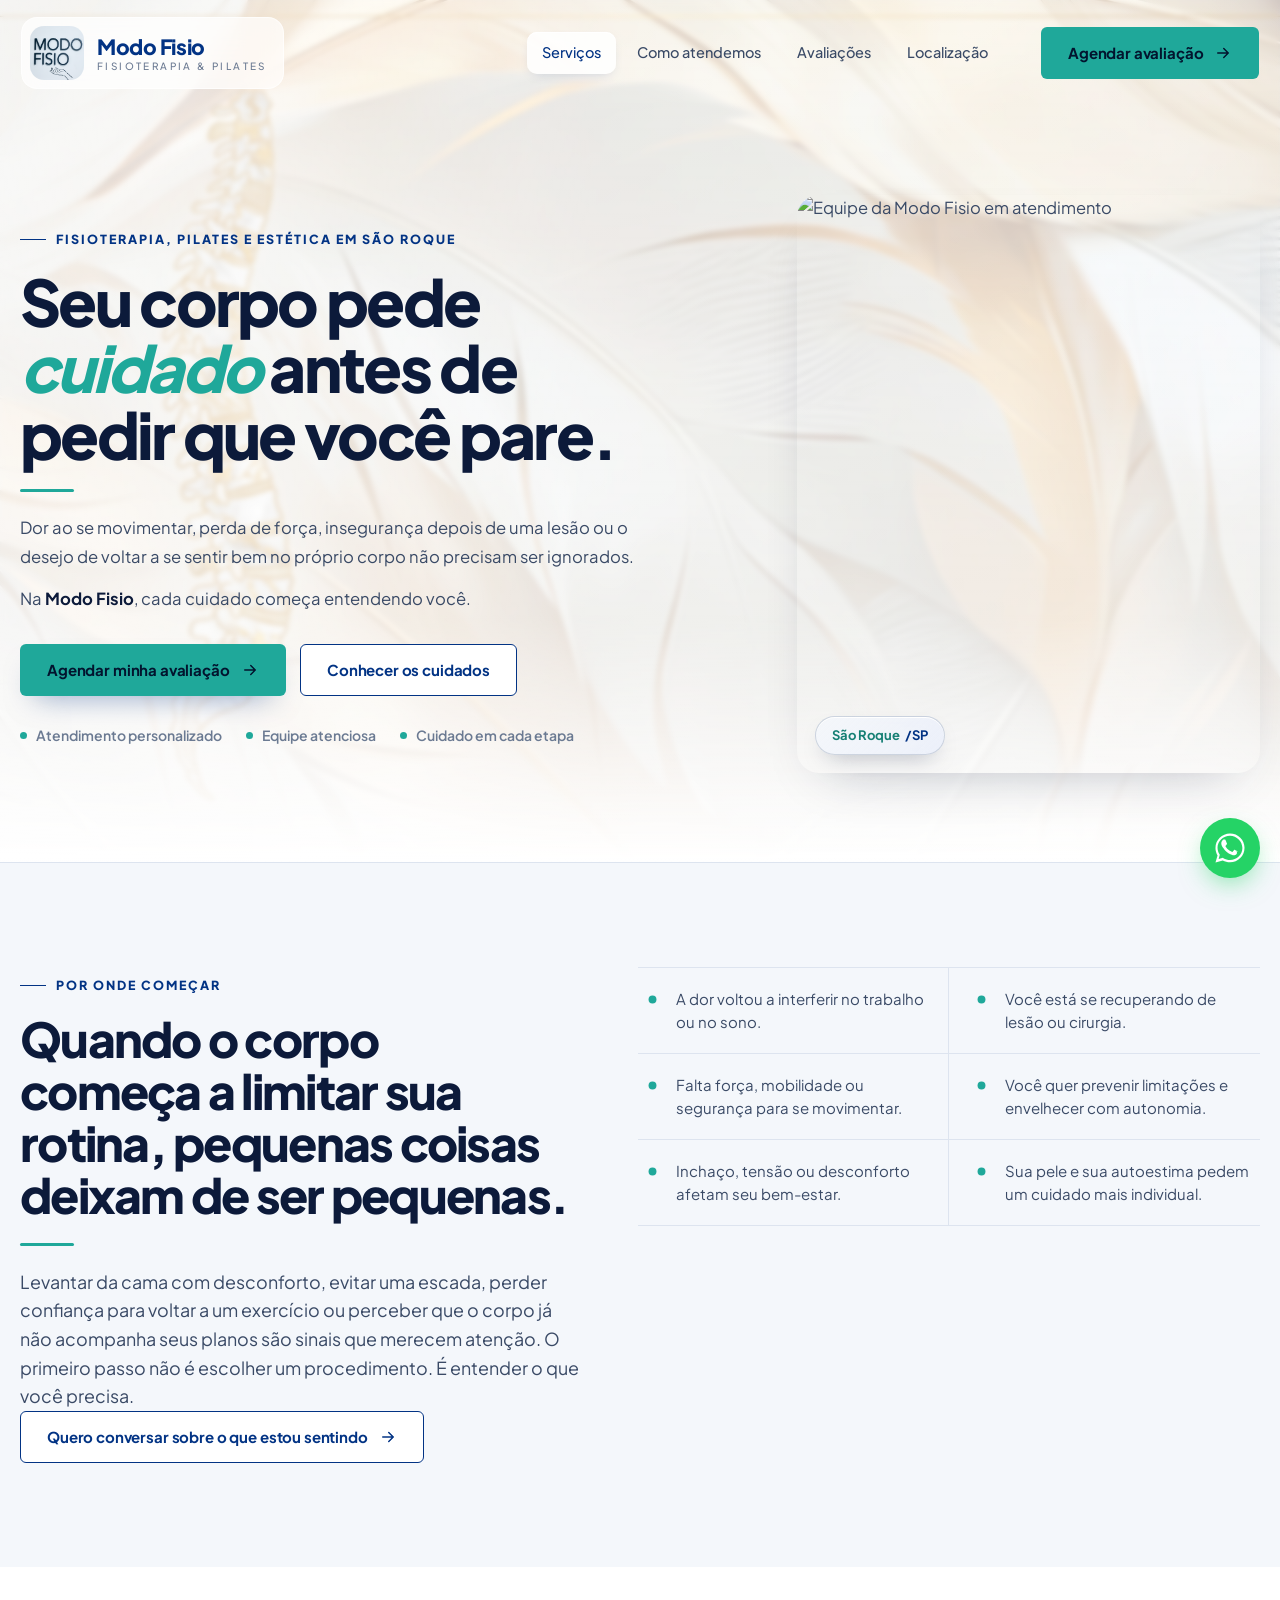
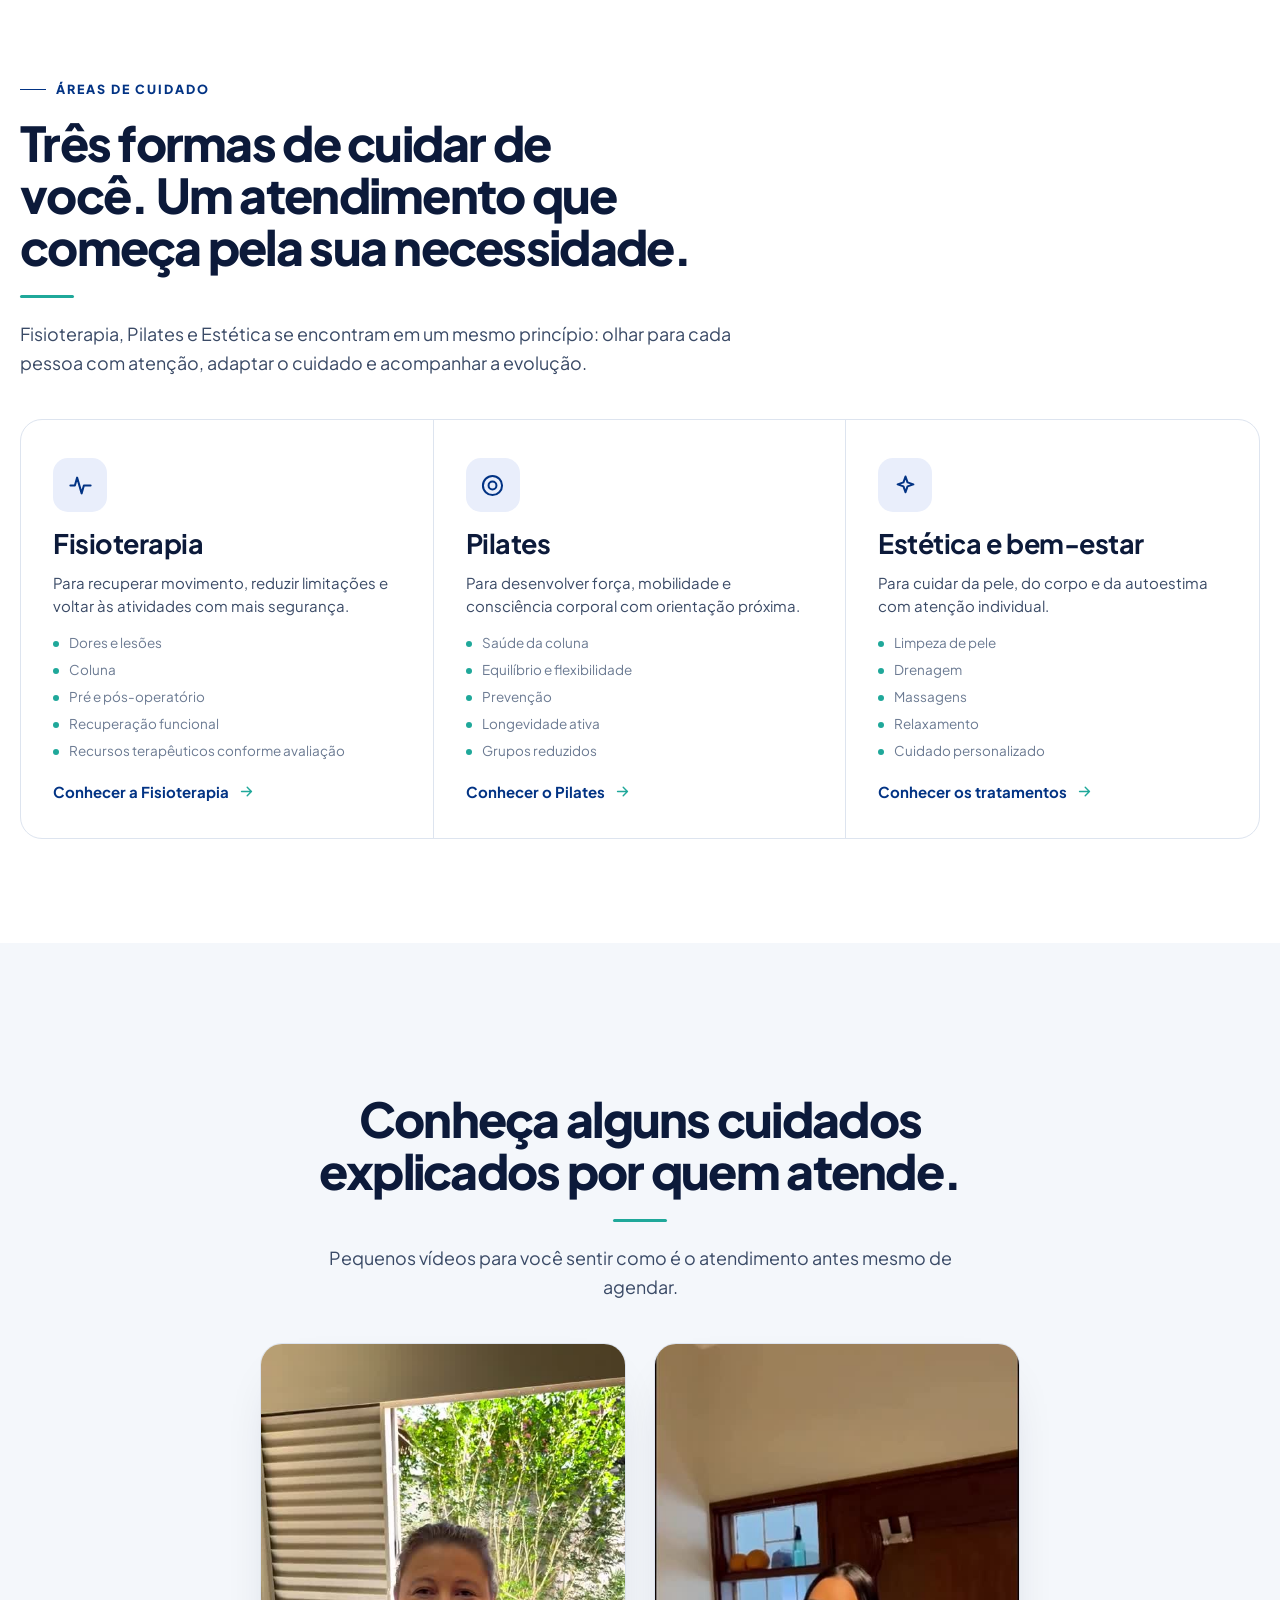
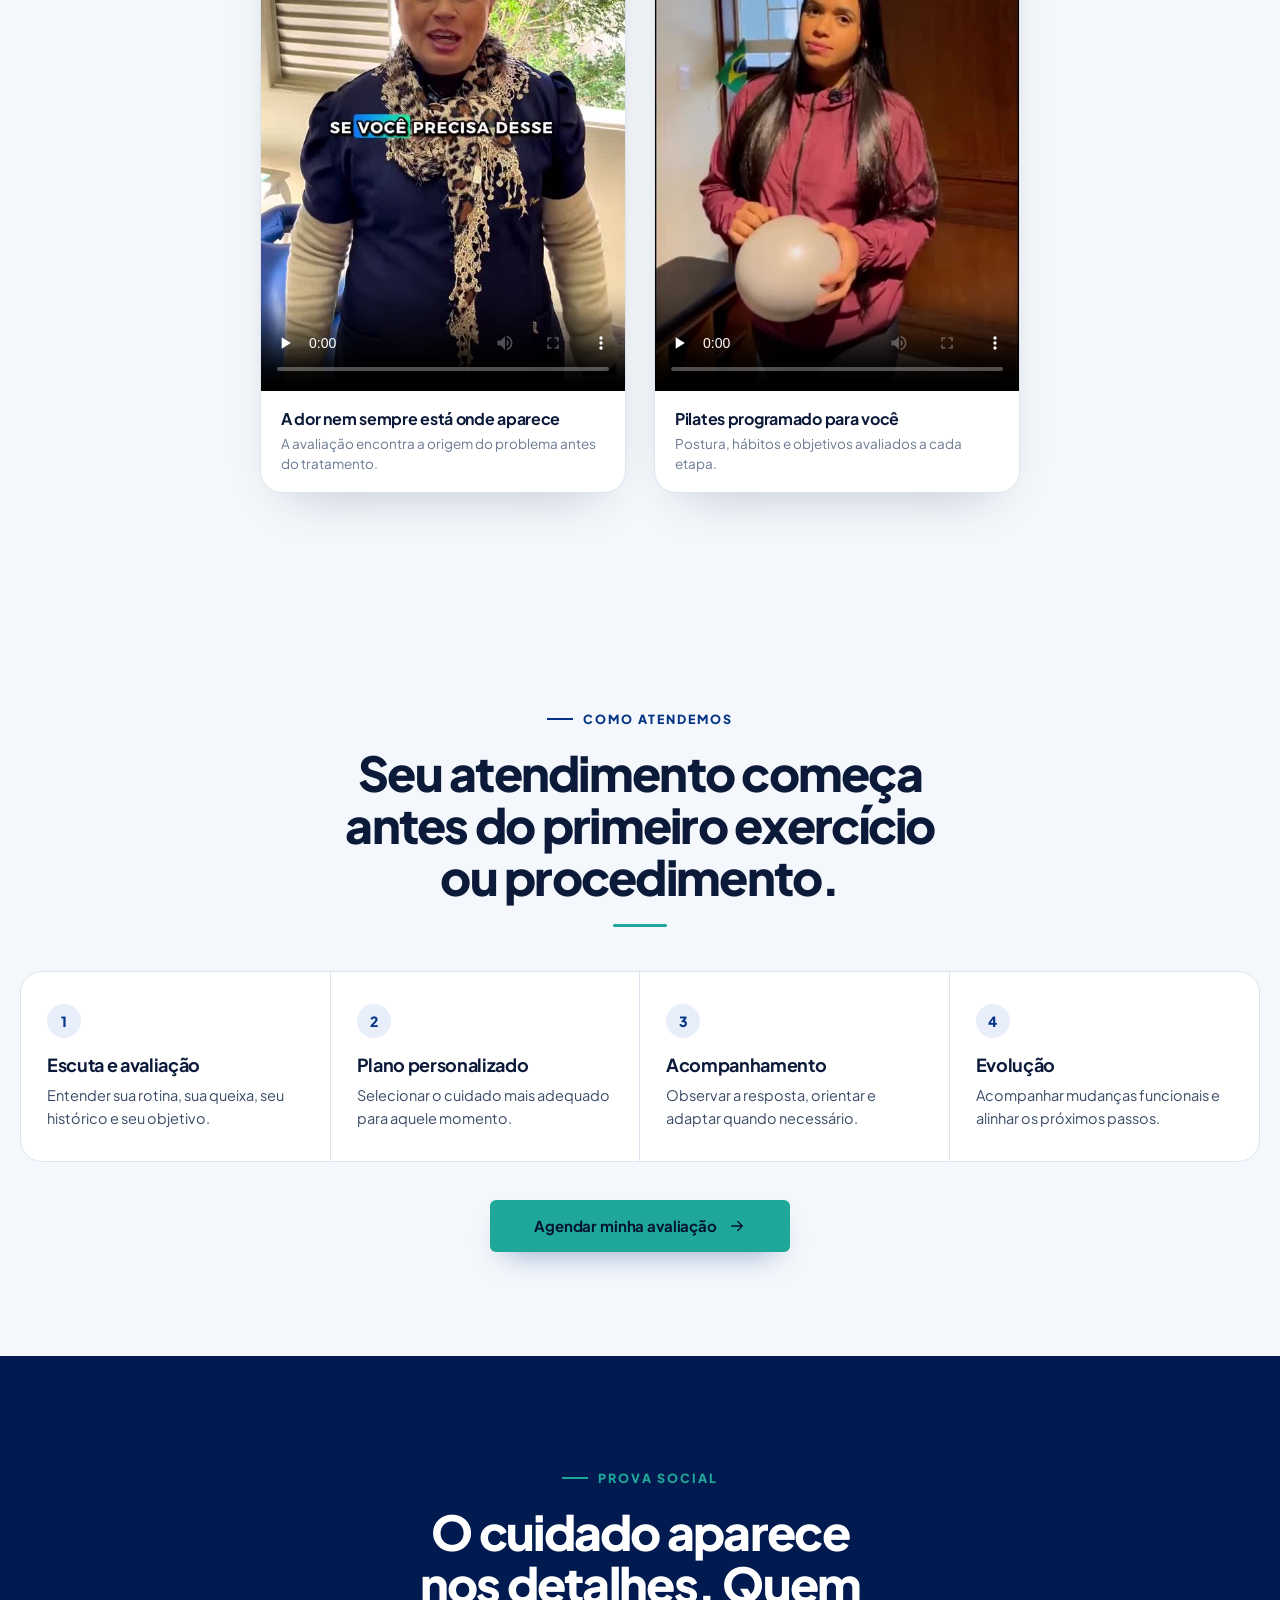
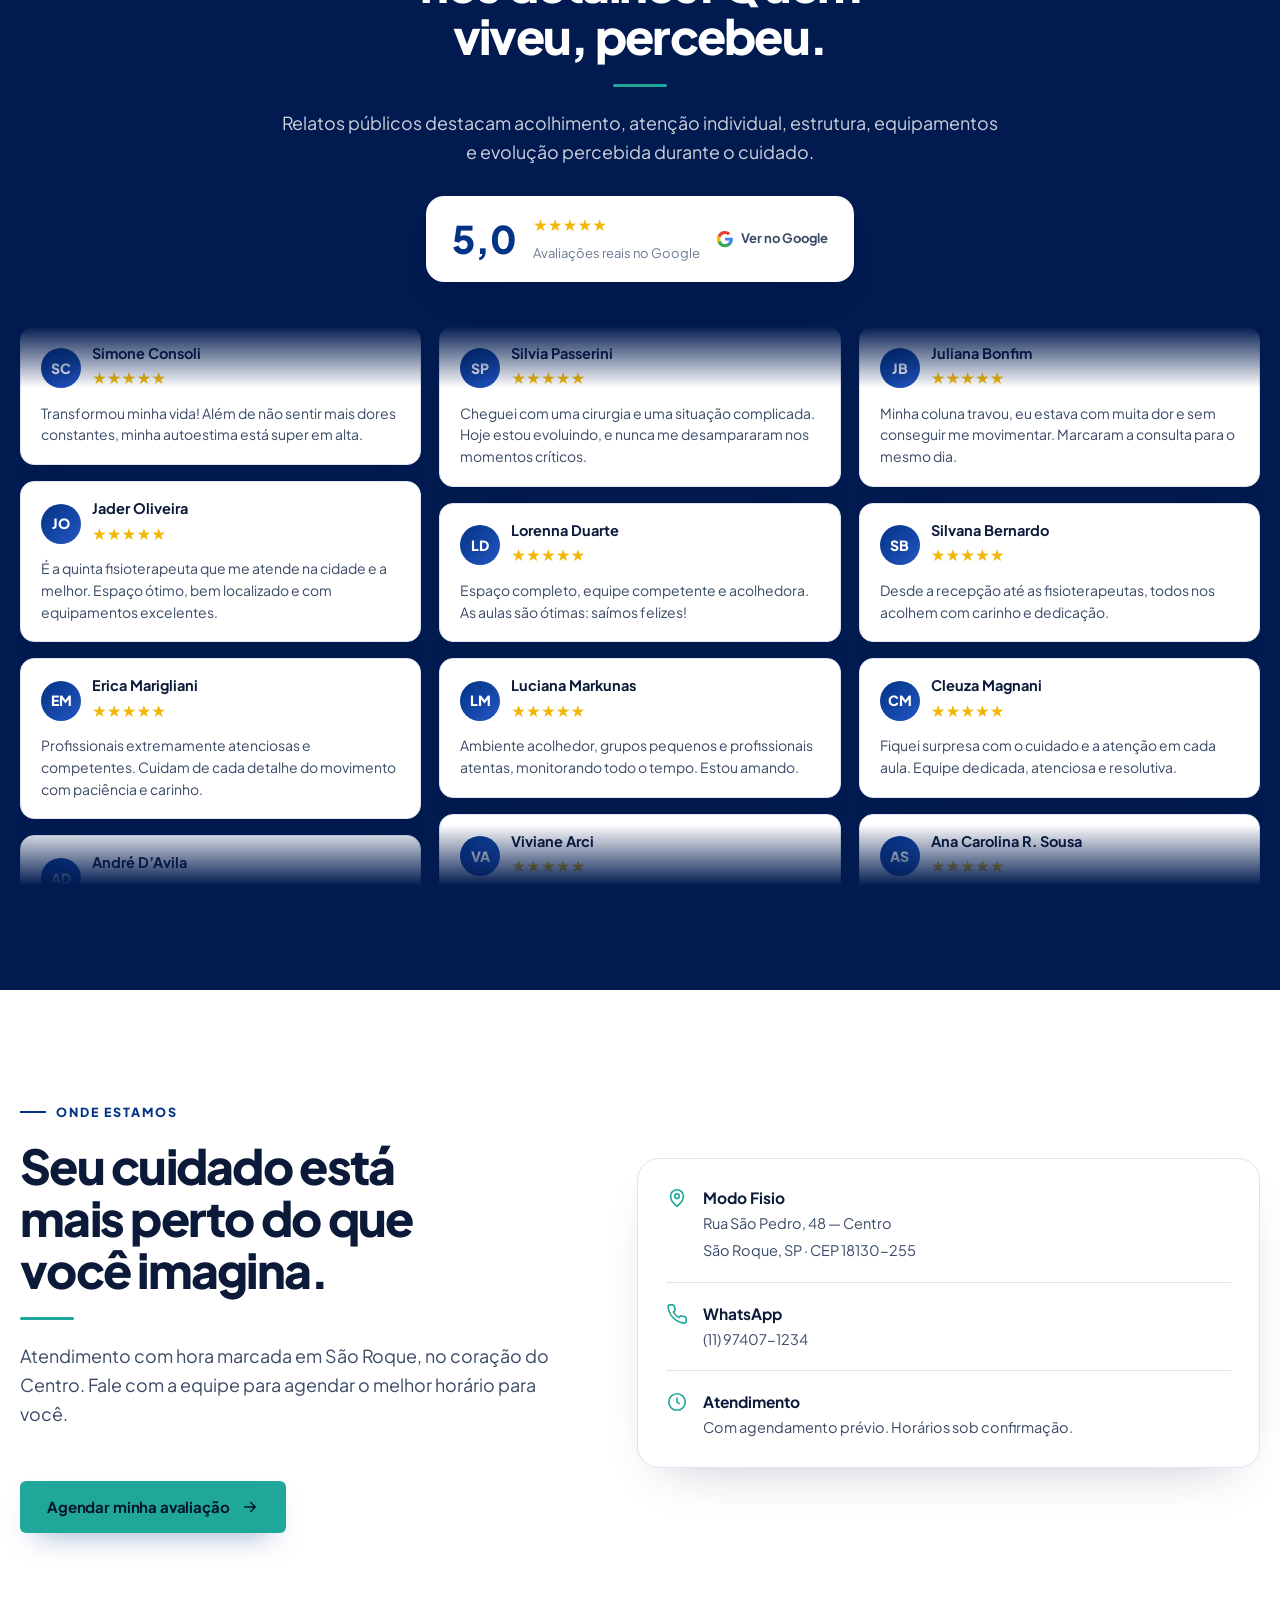
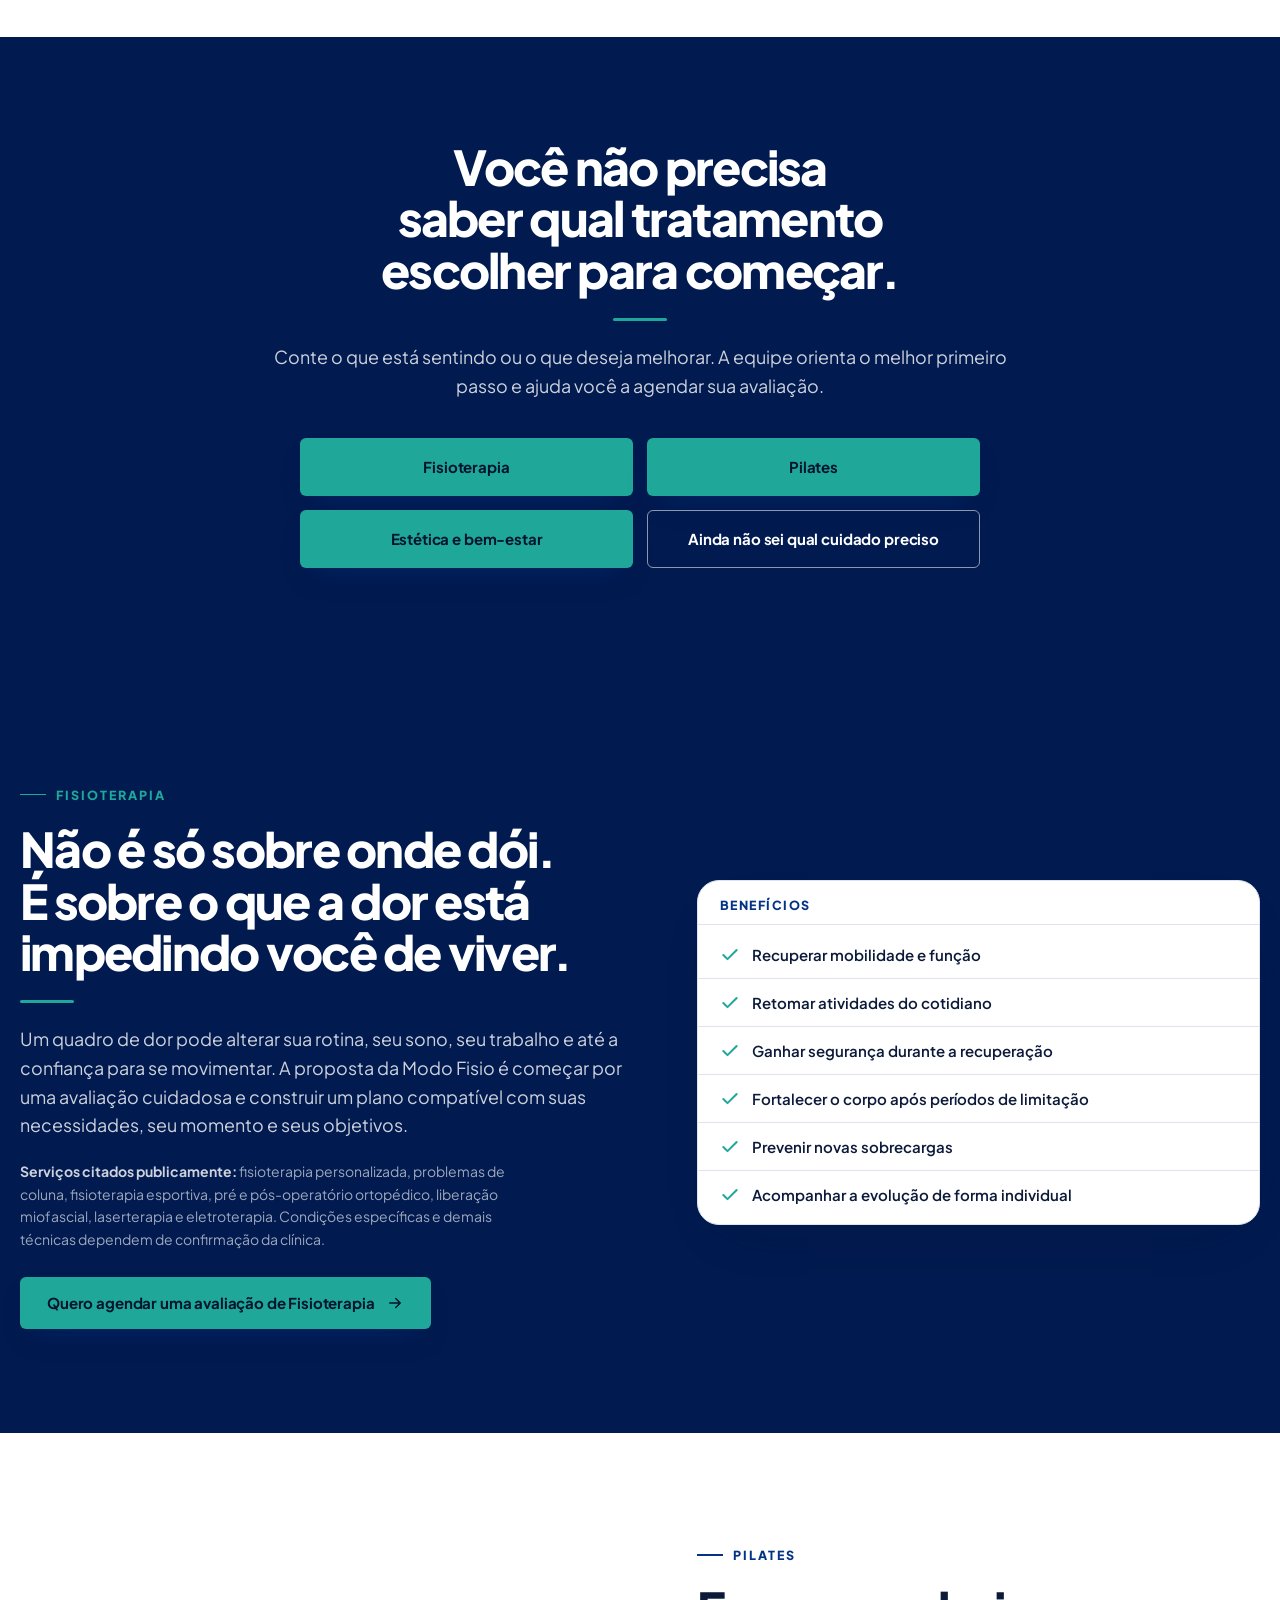
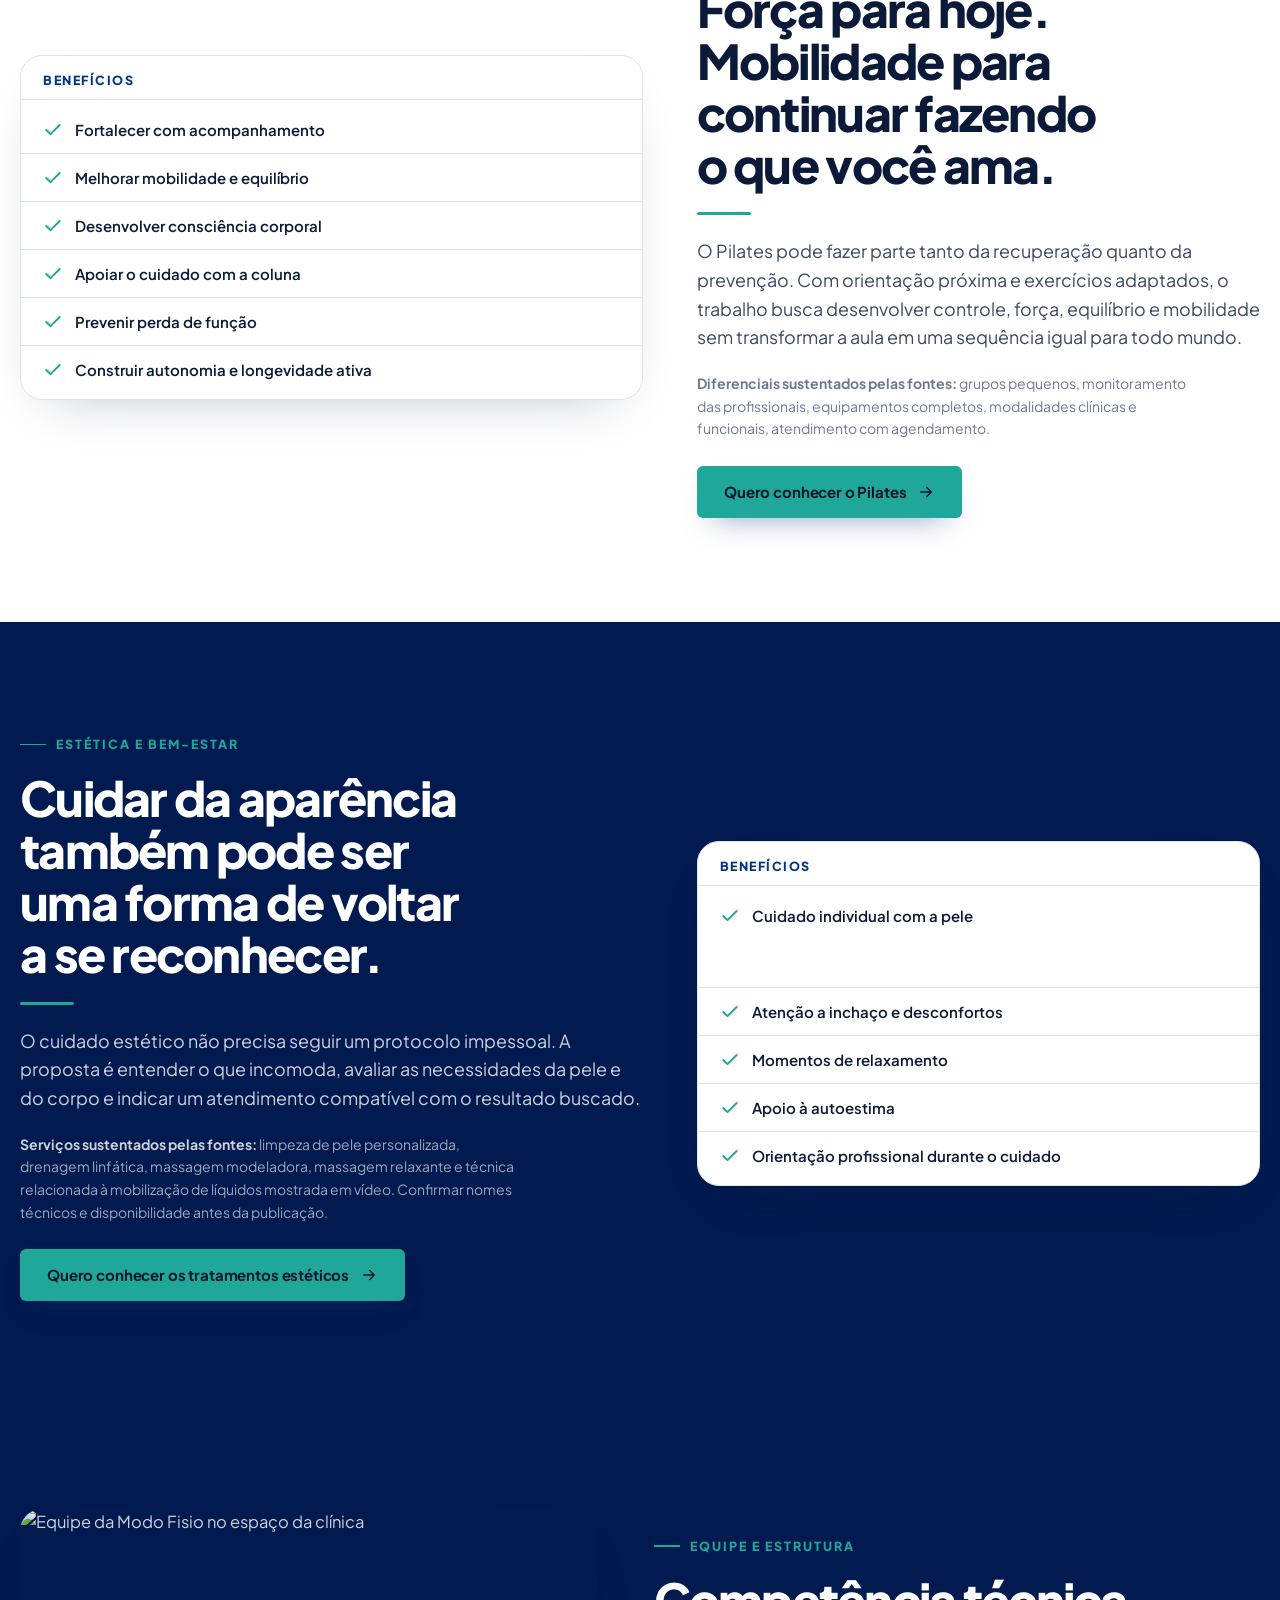
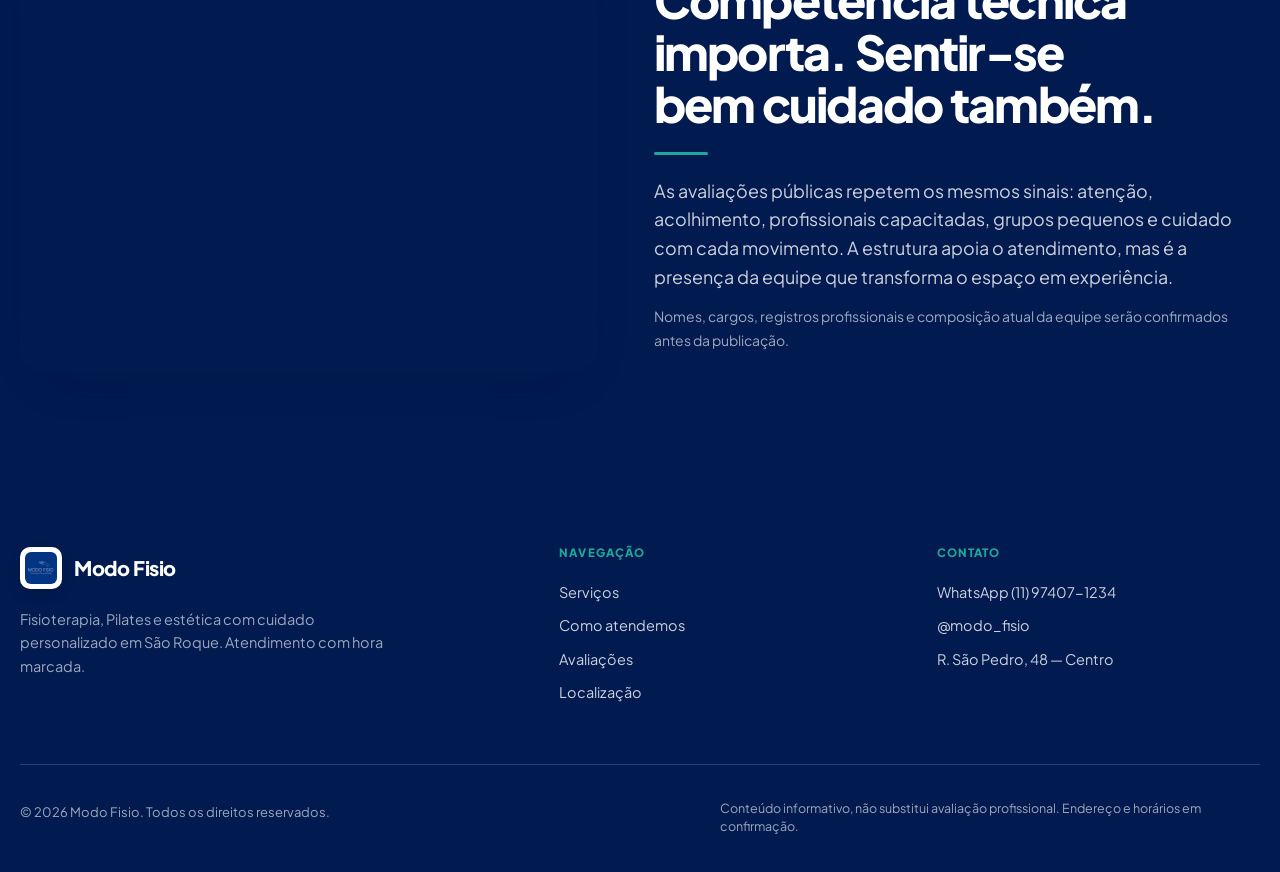
==== commit 132437ca: "feat: trocar foto da seção Equipe e Estrutura (modofisio_2025_018)" ====
--- a/index.html
+++ b/index.html
@@ -392,7 +392,7 @@
     <section class="mf-section mf-dark">
       <div class="mf-wrap mf-team-grid">
         <div class="mf-team-media" data-reveal="left">
-          <img src="assets/images/equipe-02.jpg" alt="Equipe da Modo Fisio no espaço da clínica" loading="lazy" width="720" height="576">
+            <img src="assets/images/modofisio_2025_018.JPG" alt="Equipe da Modo Fisio no espaço da clínica" loading="lazy" width="720" height="576" style="object-position:center 28%">
         </div>
         <div class="mf-team-copy">
           <span class="mf-kicker" data-reveal="rise">Equipe e estrutura</span>
--- a/assets/css/styles.css
+++ b/assets/css/styles.css
@@ -165,18 +165,20 @@
 }
 .mf-header.is-scrolled{padding:10px 0}
 .mf-header-inner{
-  position:relative;min-height:78px;
+  position:relative;overflow:hidden;min-height:78px;
   display:flex;align-items:center;gap:30px;
   border:1px solid transparent;border-radius:18px;
-  transition:background var(--t-ui),box-shadow var(--t-ui),border-color var(--t-ui);
-}
+  transition:box-shadow var(--t-ui);
+}
+/* sombra externa na pílula (a do ::before seria cortada pelo overflow) */
+.mf-header.is-scrolled .mf-header-inner{box-shadow:0 18px 44px -20px rgba(2,51,132,.35)}
 /* vidro em camada ::before: não cria bloco de contenção pro menu mobile (fixed) */
 .mf-header.is-scrolled .mf-header-inner::before{
   content:"";position:absolute;inset:0;border-radius:inherit;z-index:-1;pointer-events:none;
   background:rgba(255,255,255,.72);
   backdrop-filter:saturate(180%) blur(18px);-webkit-backdrop-filter:saturate(180%) blur(18px);
   border:1px solid rgba(255,255,255,.65);
-  box-shadow:0 18px 44px -20px rgba(2,51,132,.35),inset 0 1px 0 rgba(255,255,255,.85);
+  box-shadow:inset 0 1px 0 rgba(255,255,255,.85);
 }
 .mf-brand{display:flex;align-items:center;gap:13px;color:var(--mf-blue)}
 /* no topo, a marca ganha pílula de vidro própria (igual ao protótipo) */
@@ -208,8 +210,8 @@
 .mf-nav a.is-active{background:rgba(255,255,255,.85);box-shadow:inset 0 1px 0 #fff,0 4px 12px -6px rgba(2,51,132,.25)}
 .mf-header-action{margin-left:8px;flex:0 0 auto}
 .mf-header-action.mf-button--primary{box-shadow:none}
-/* contêiner recortado na curva da ilha; preenchimento pelo <i> interno (direita→esquerda) */
-.mf-scroll-progress{position:absolute;left:0;right:0;bottom:0;height:3px;border-radius:0 0 18px 18px;overflow:hidden;z-index:2;opacity:0;transition:opacity var(--t-ui)}
+/* faixa reta: quem curva nas pontas é o overflow da própria ilha */
+.mf-scroll-progress{position:absolute;left:0;right:0;bottom:0;height:3px;z-index:2;opacity:0;transition:opacity var(--t-ui)}
 .mf-header.is-scrolled .mf-scroll-progress{opacity:1}
 .mf-scroll-progress i{display:block;height:100%;width:100%;background:linear-gradient(90deg,var(--mf-blue-mid),var(--mf-accent) 55%,#5ad6c9);transform:translateX(calc((1 - var(--mf-scroll-progress,0))*100%));transition:transform .18s linear;will-change:transform}
 
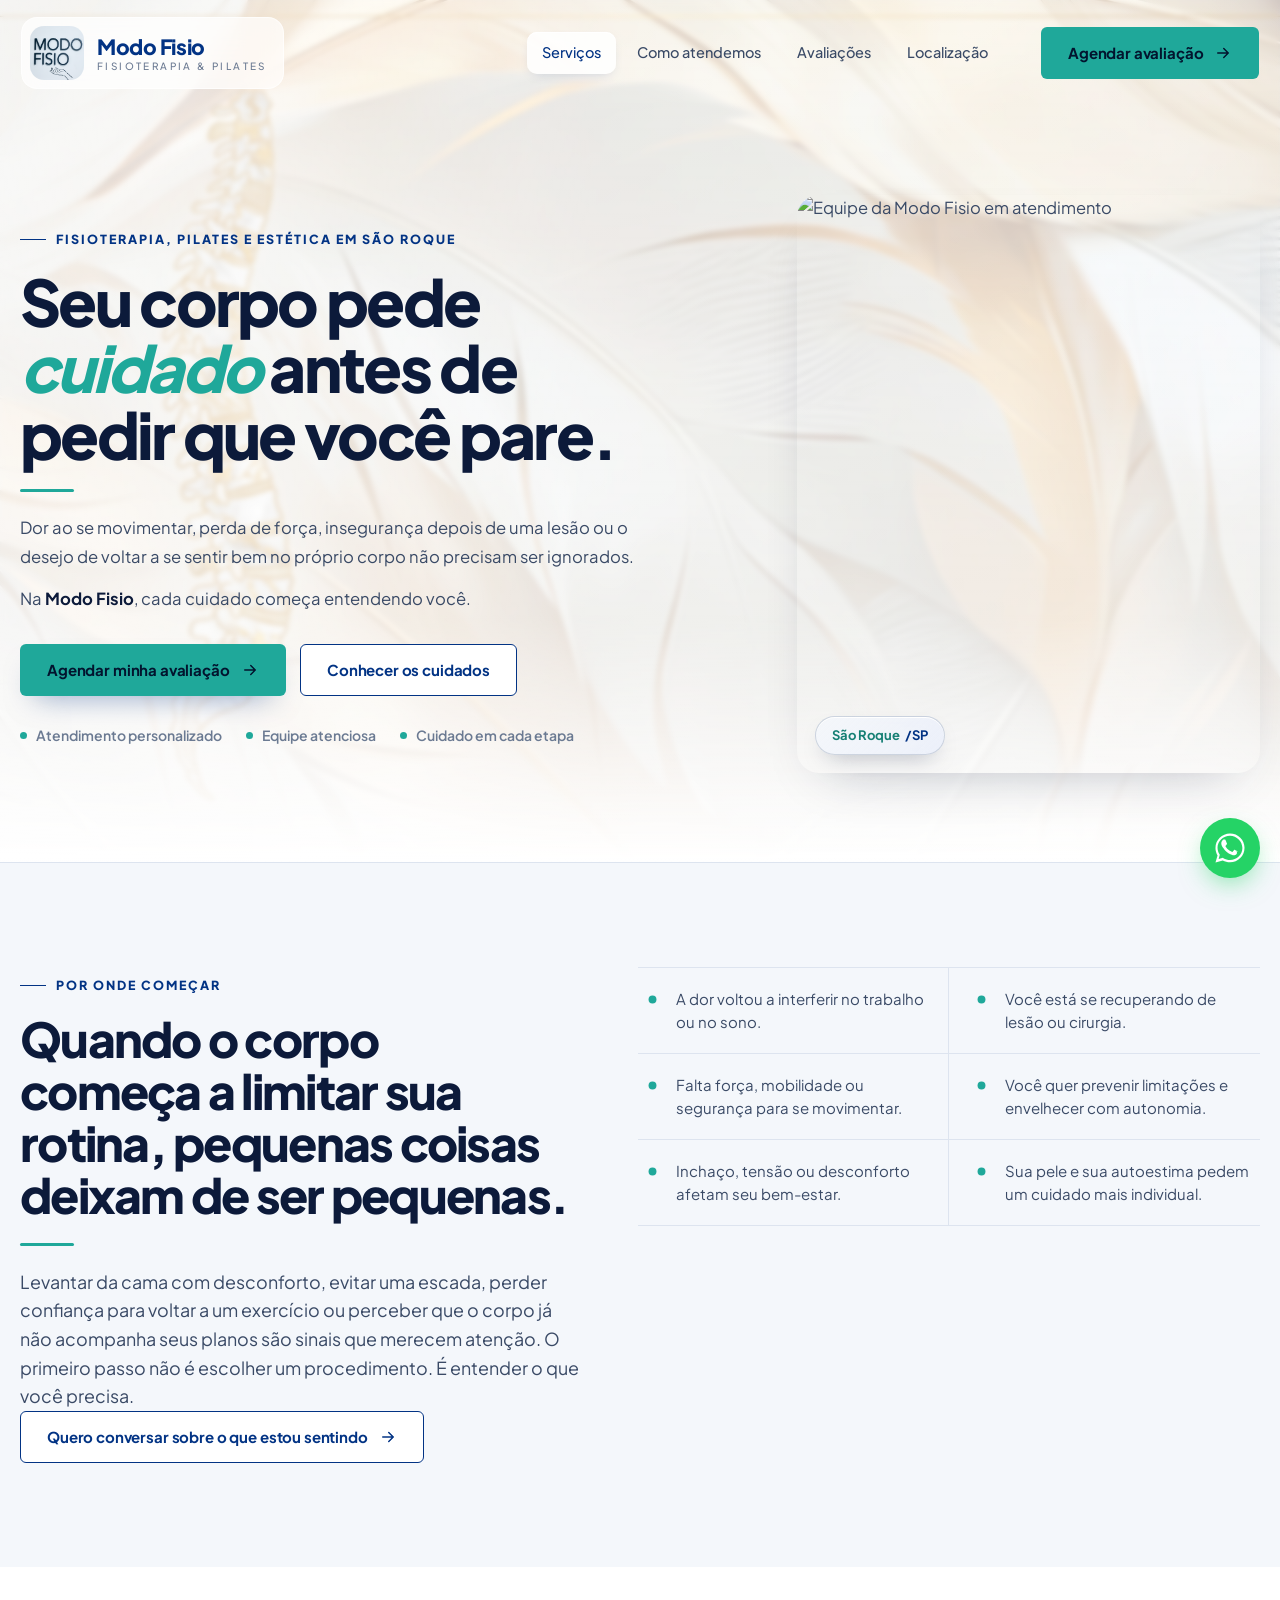
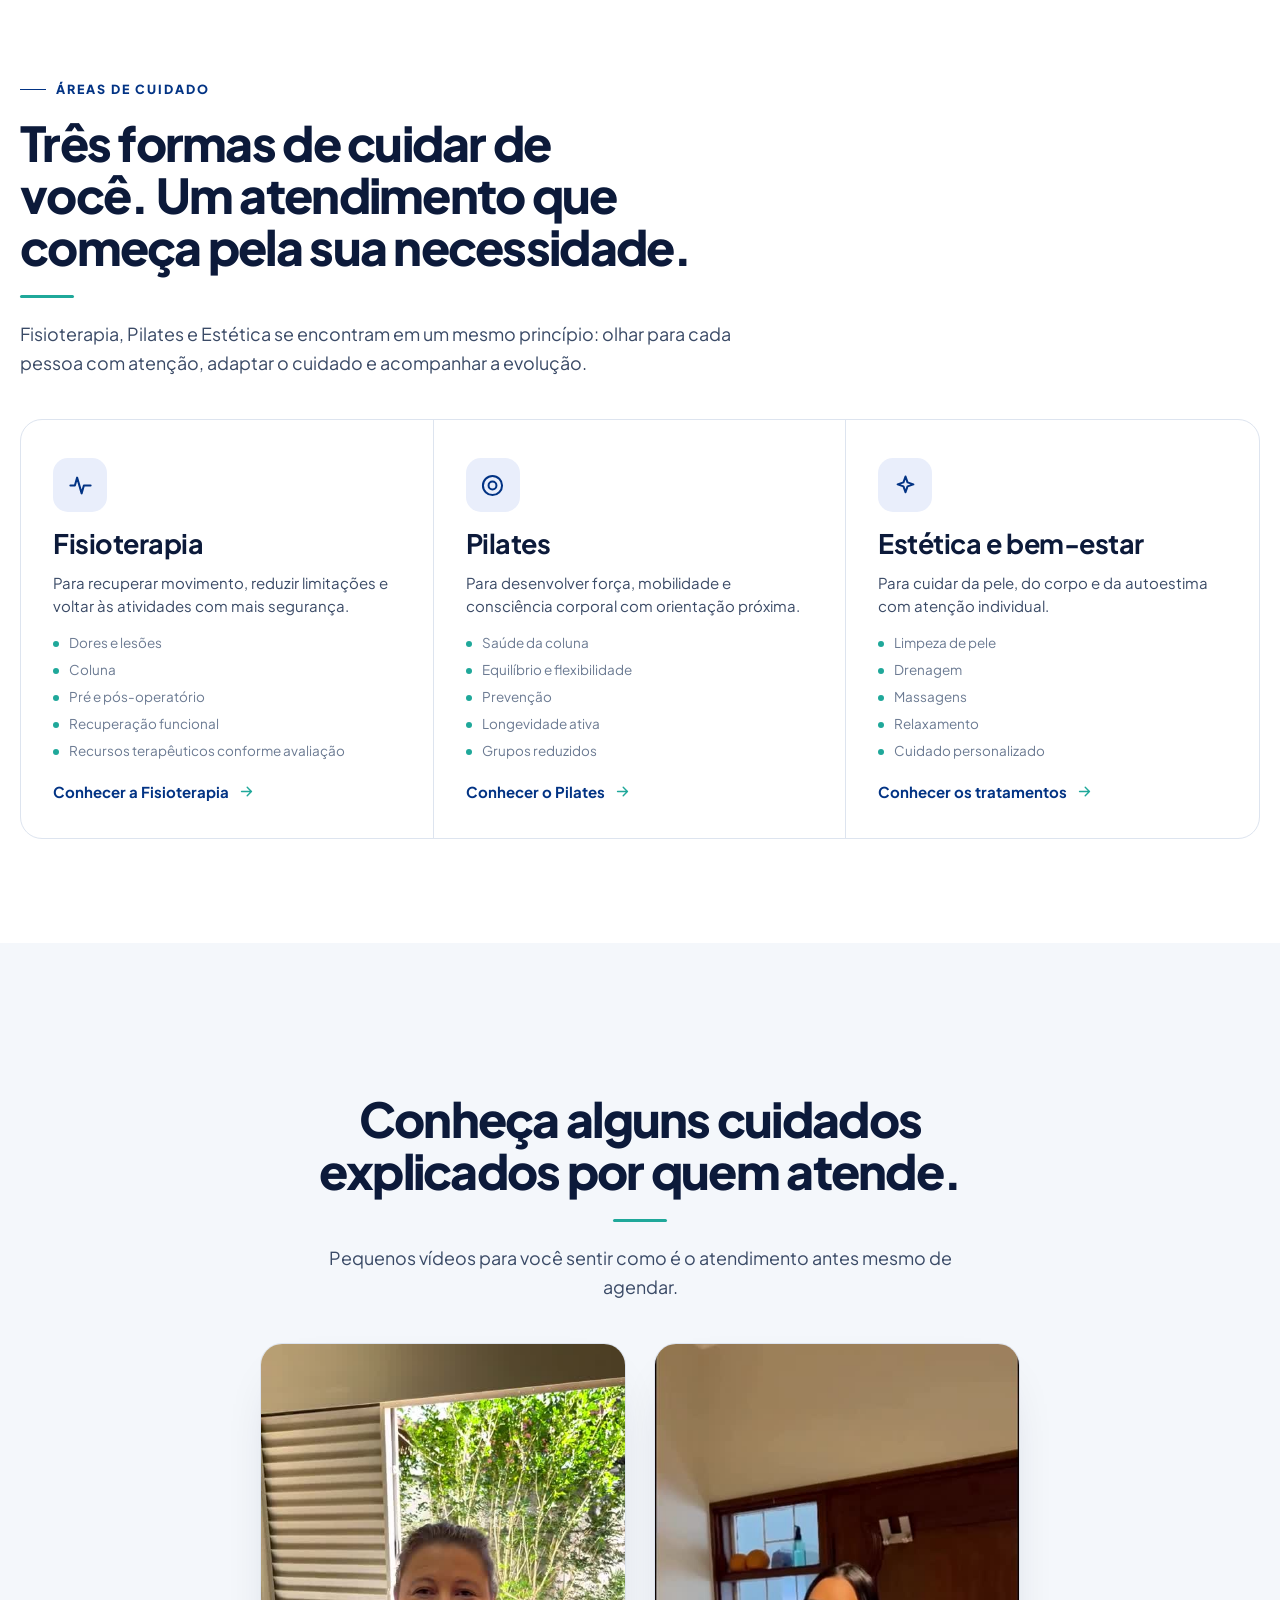
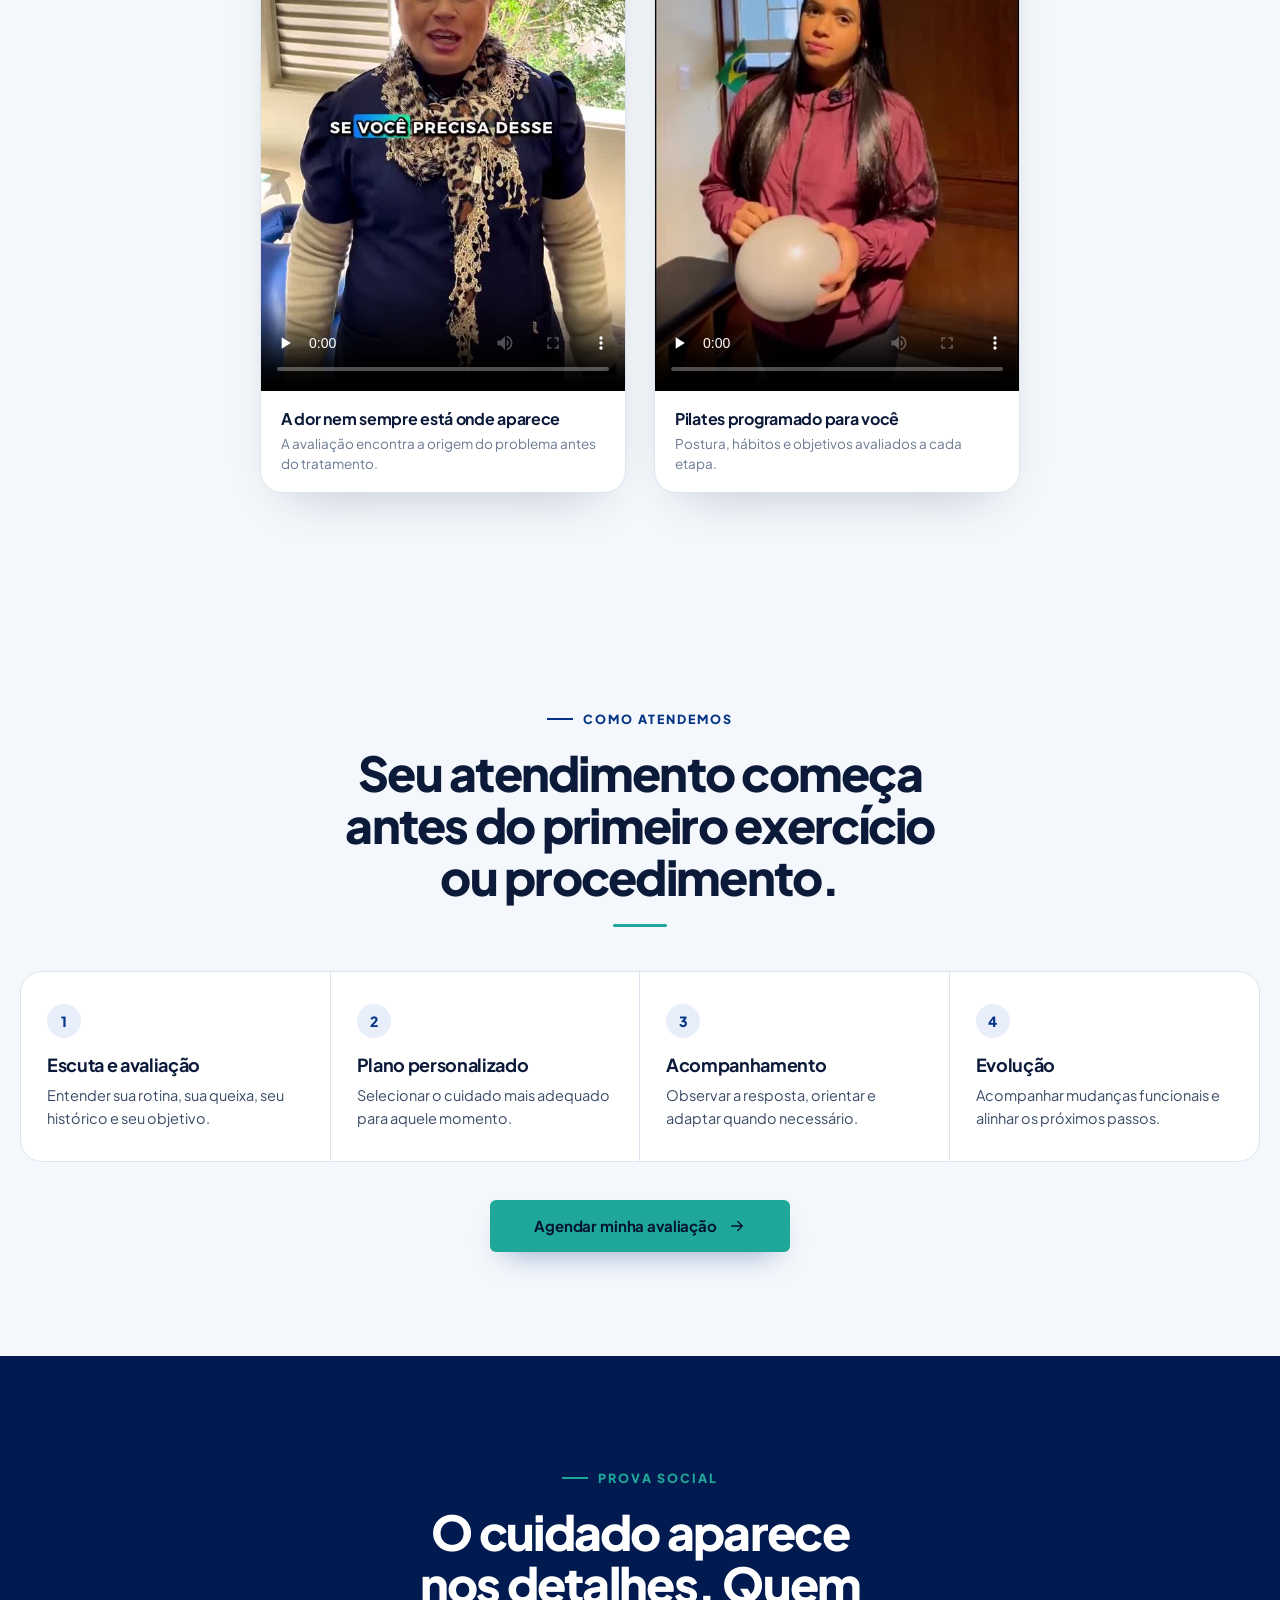
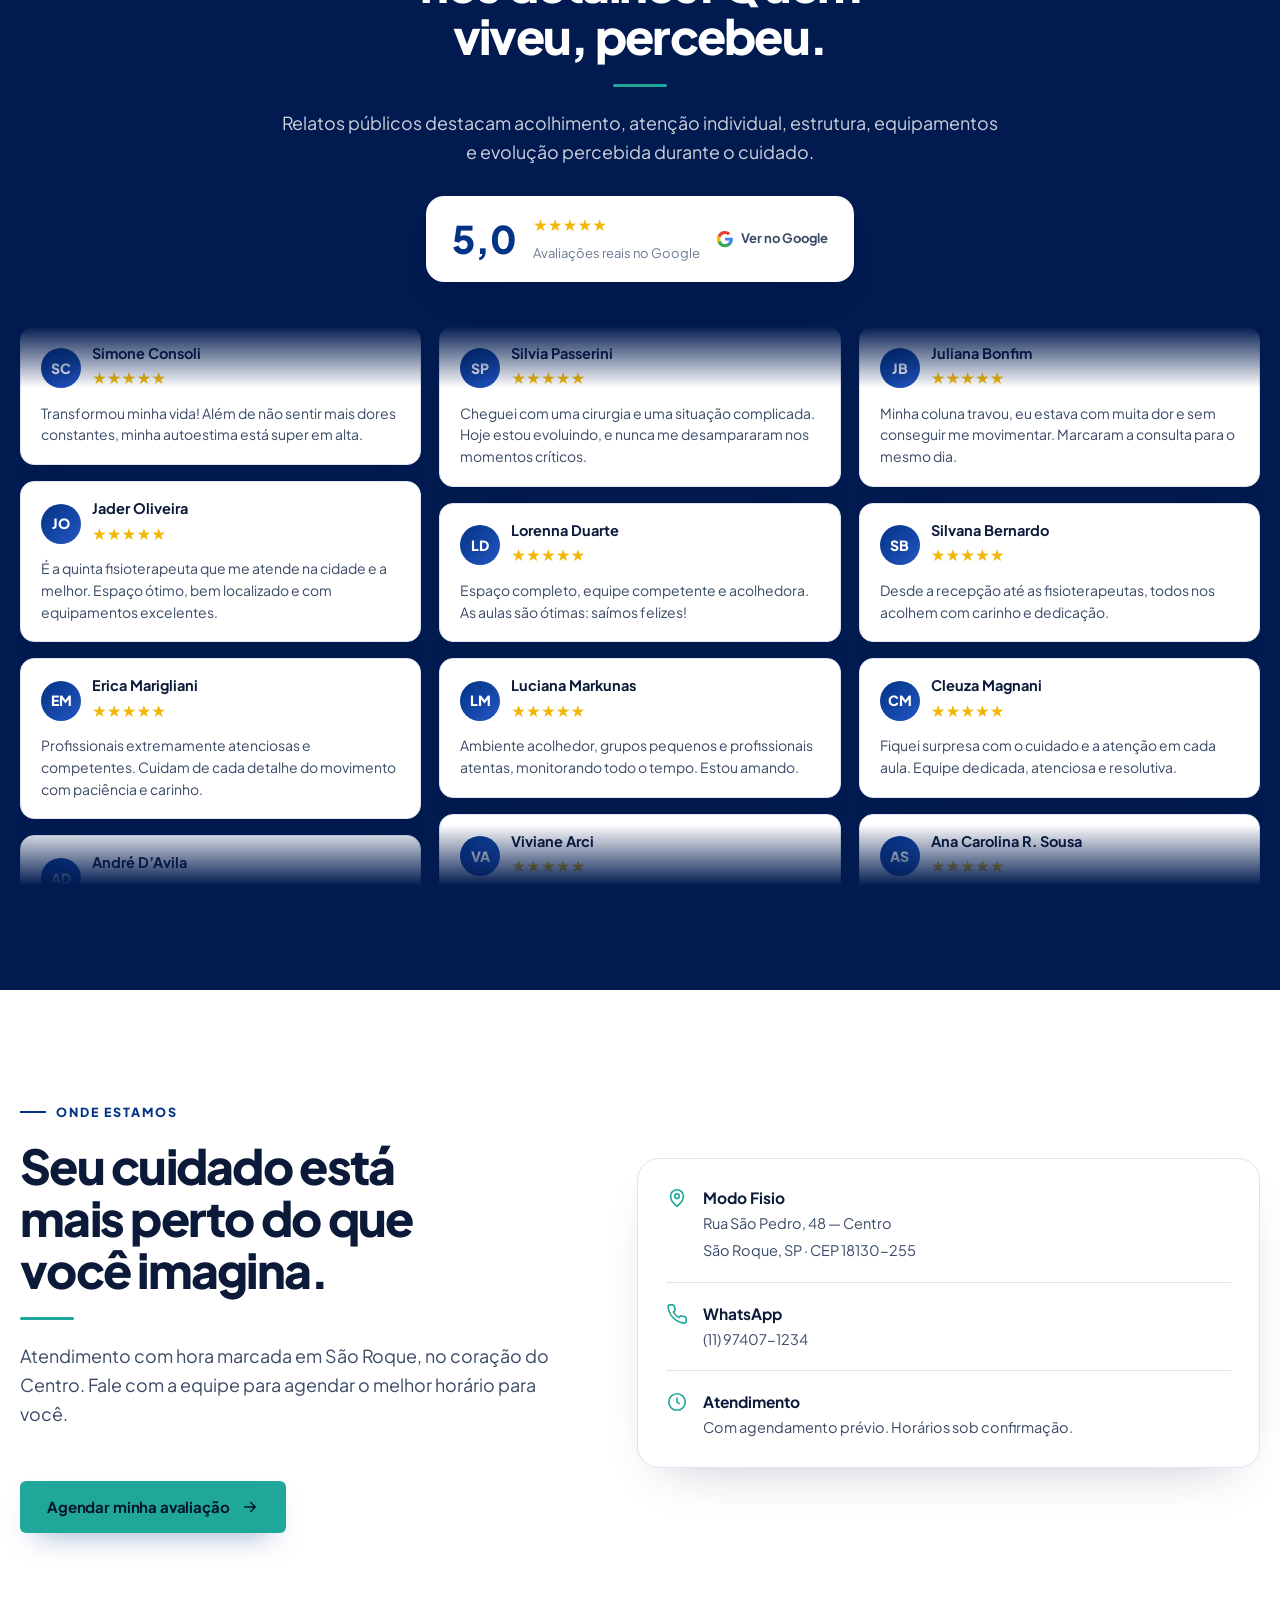
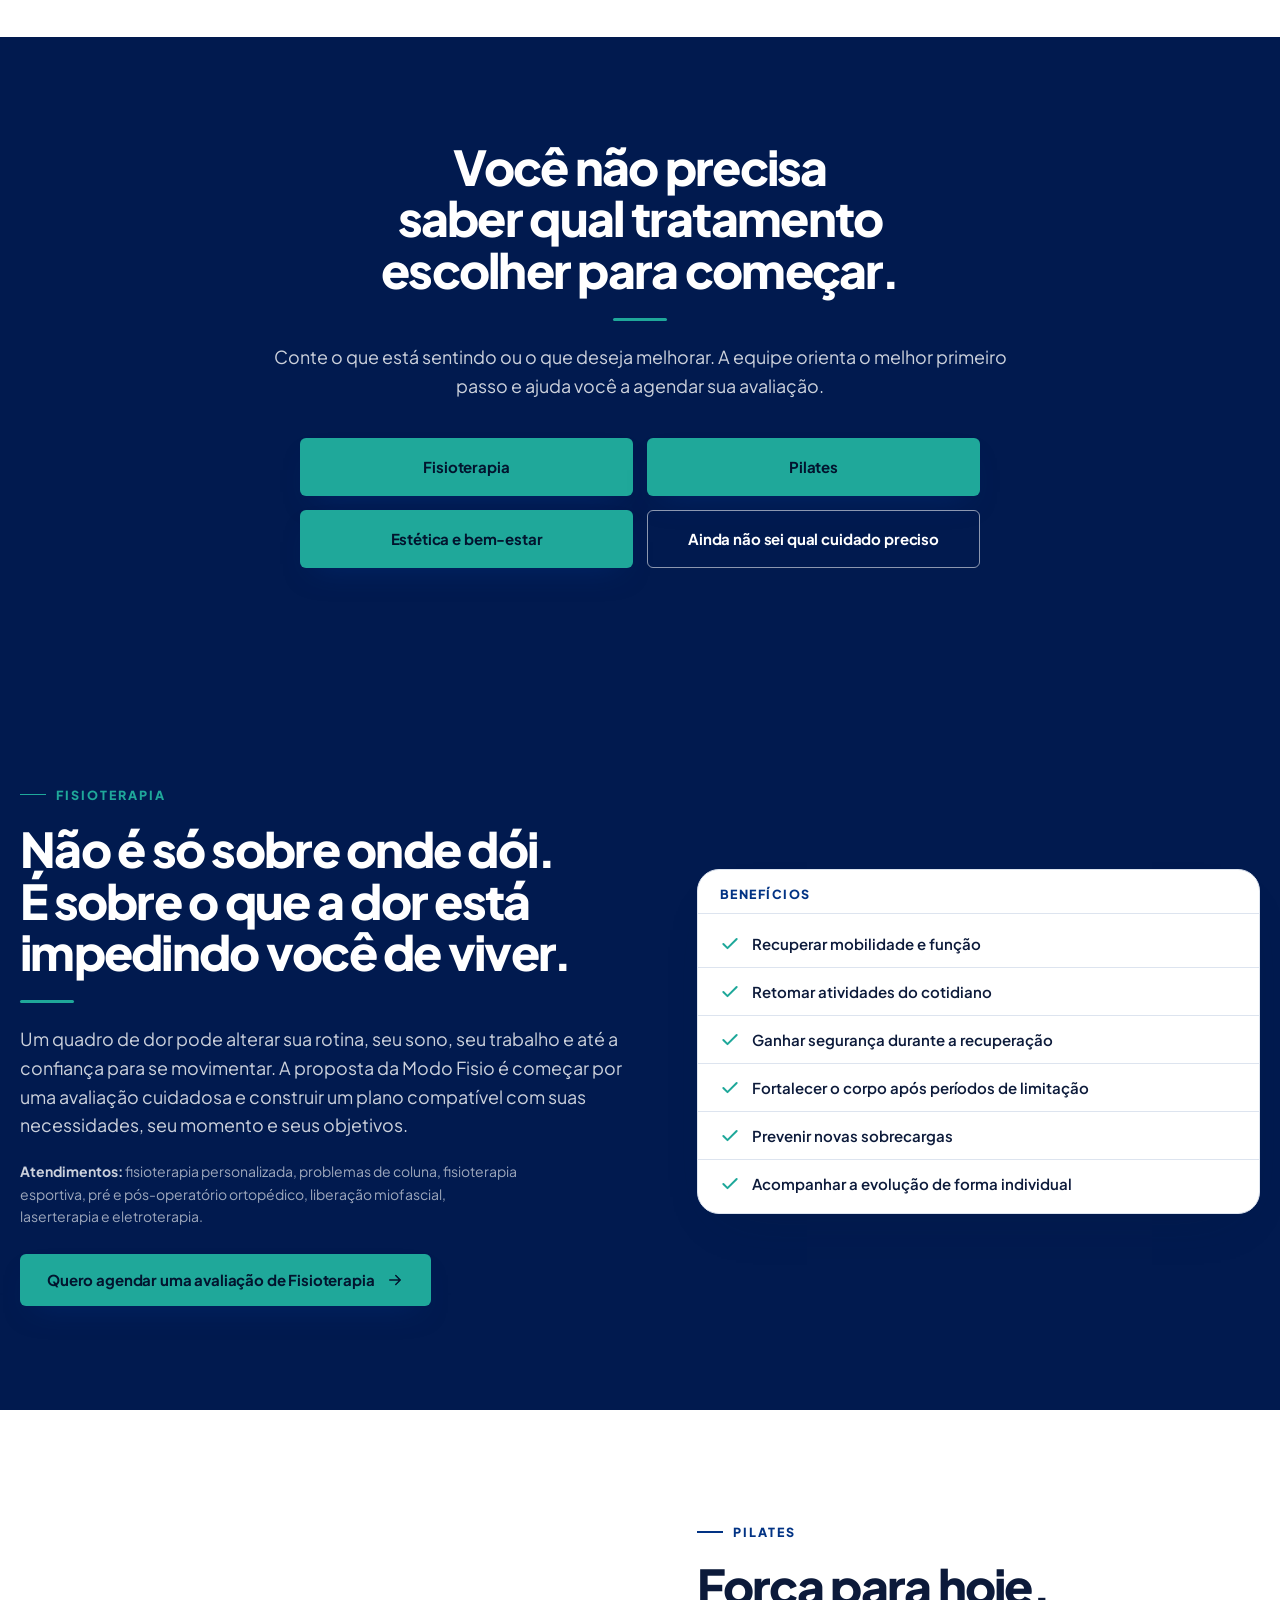
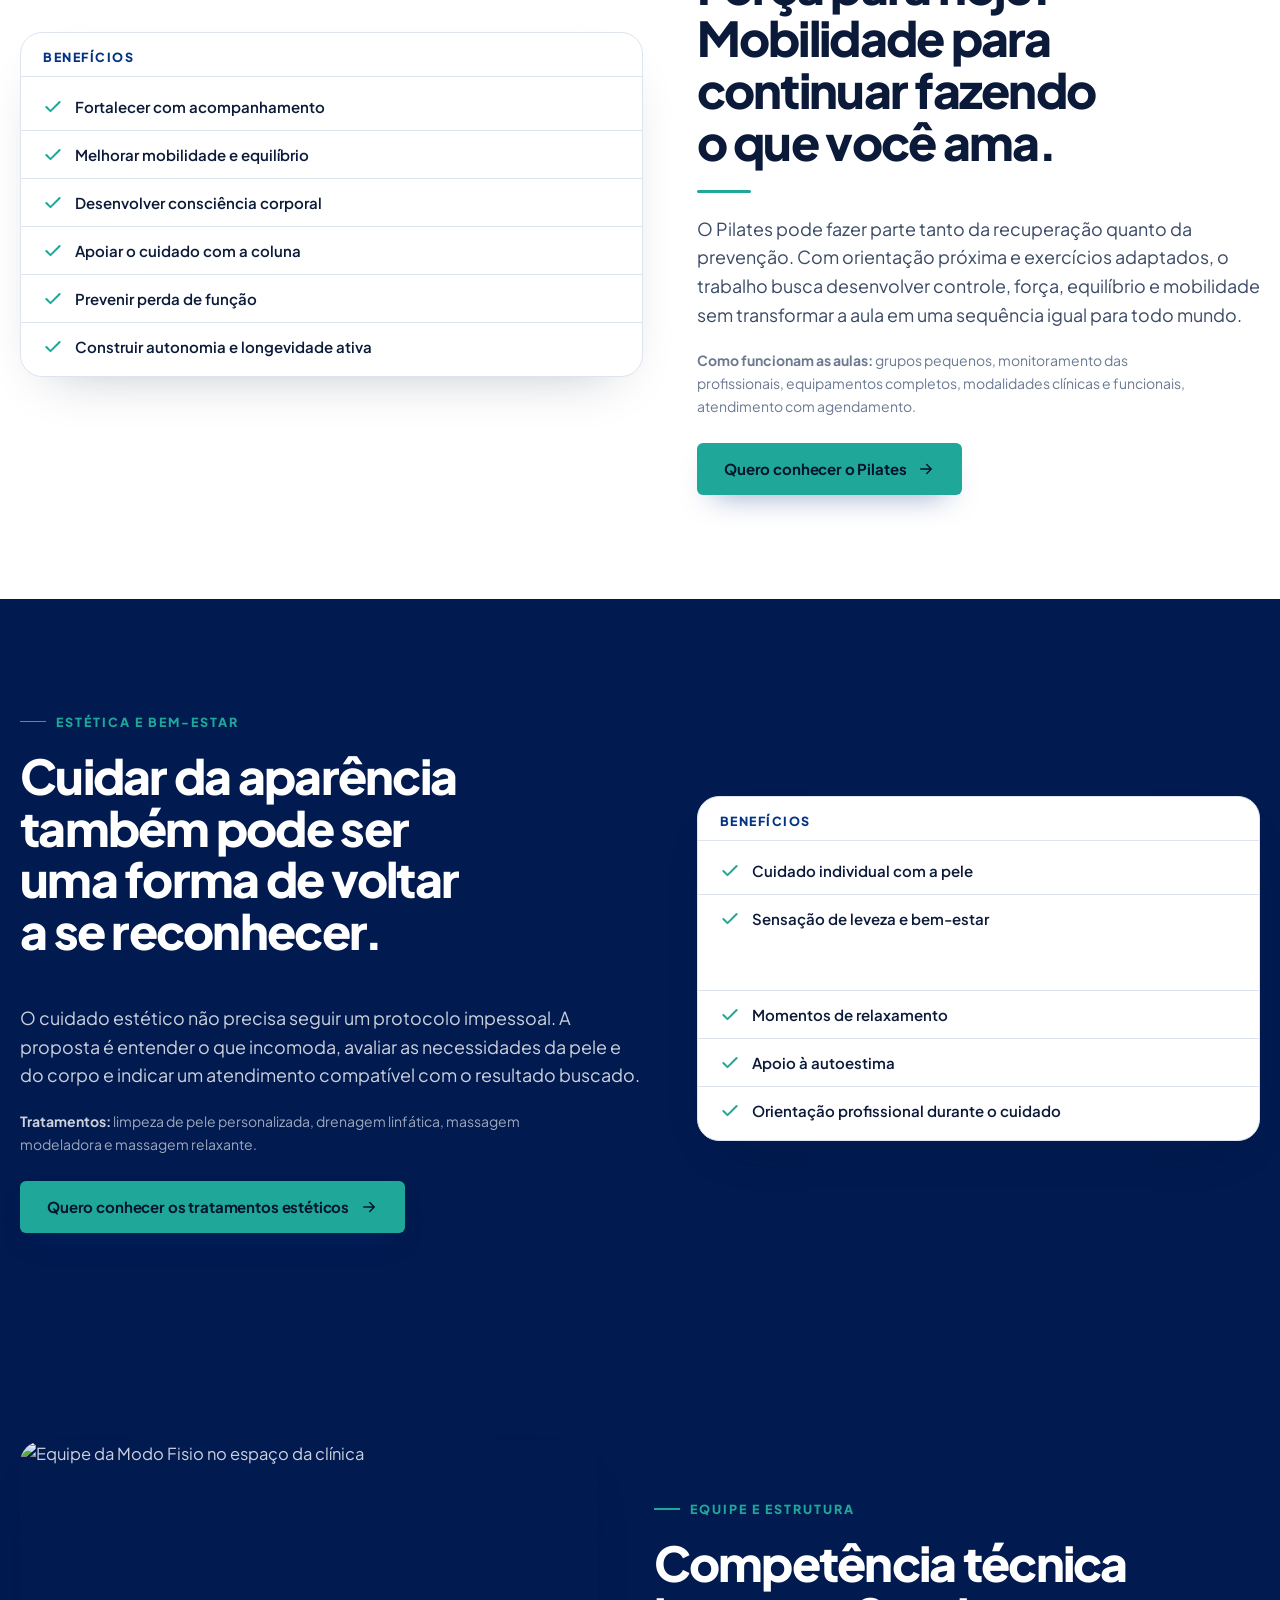
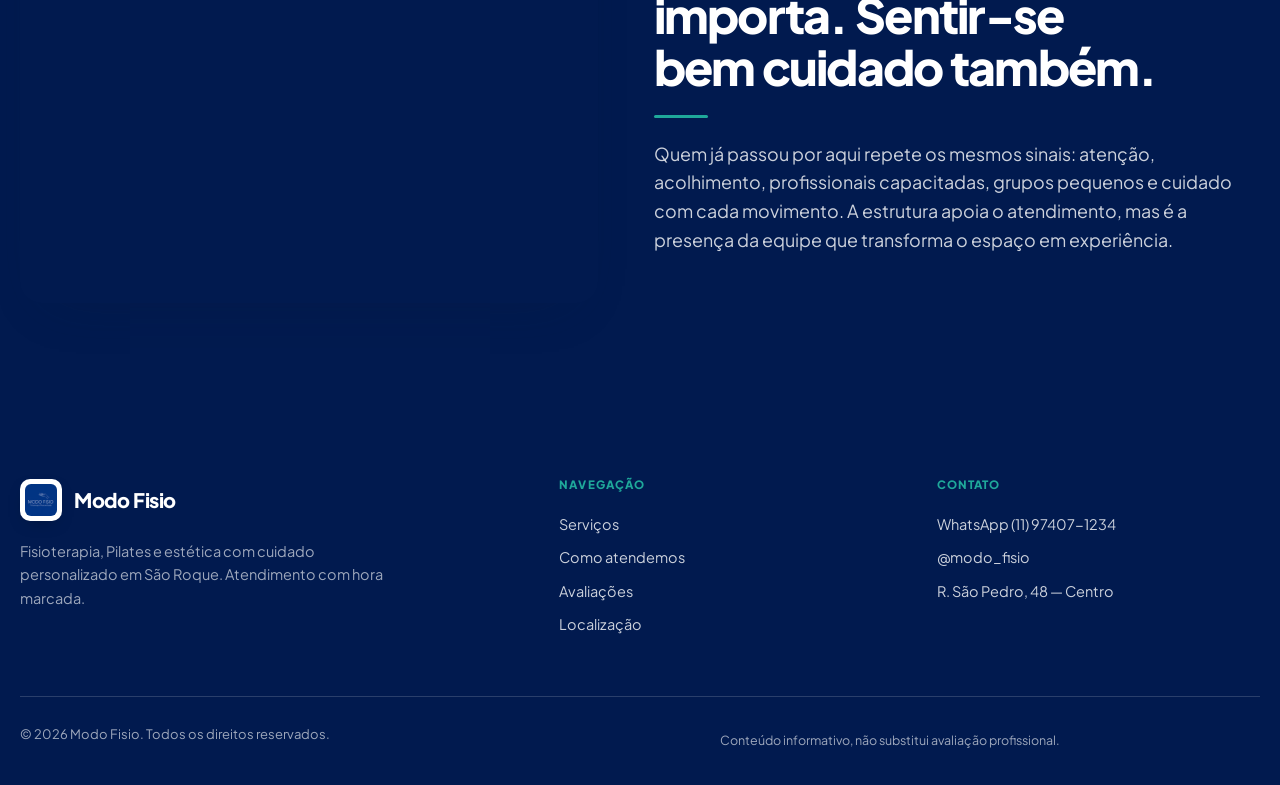
==== commit 50052706: "feat: remover notas internas de produção; gerar og-cover para compartilhamento" ====
--- a/index.html
+++ b/index.html
@@ -8,7 +8,6 @@
   <meta name="description" content="Fisioterapia, Pilates e tratamentos estéticos personalizados em São Roque. Conheça os cuidados da Modo Fisio e agende sua avaliação pelo WhatsApp.">
   <meta name="theme-color" content="#023384">
   <meta name="author" content="Modo Fisio">
-  <!-- TODO F6: canonical próprio após definir domínio -->
 
   <!-- Open Graph / compartilhamento -->
   <meta property="og:type" content="website">
@@ -275,7 +274,7 @@
           <h2 data-reveal="left">Seu cuidado está mais perto do que você imagina.</h2>
           <span class="mf-rule" data-reveal="rise"></span>
           <p class="mf-lead" data-reveal="rise">Atendimento com hora marcada em São Roque, no coração do Centro. Fale com a equipe para agendar o melhor horário para você.</p>
-          <p class="mf-loc-note" data-reveal="rise">Endereço e horários em confirmação com a clínica antes da publicação.</p>
+          <p class="mf-loc-note" data-reveal="rise">Fale com a equipe para confirmar horários de atendimento.</p>
           <a class="mf-button mf-button--primary" data-reveal="rise" style="margin-top:22px"
              href="https://wa.me/5511974071234?text=Ol%C3%A1%2C%20gostaria%20de%20agendar%20uma%20avalia%C3%A7%C3%A3o%20na%20Modo%20Fisio." target="_blank" rel="noopener">
              Agendar minha avaliação
@@ -312,7 +311,7 @@
           <h2 data-reveal="left">Não é só sobre onde dói. É sobre o que a dor está impedindo você de viver.</h2>
           <span class="mf-rule" data-reveal="rise"></span>
           <p class="mf-lead" data-reveal="rise">Um quadro de dor pode alterar sua rotina, seu sono, seu trabalho e até a confiança para se movimentar. A proposta da Modo Fisio é começar por uma avaliação cuidadosa e construir um plano compatível com suas necessidades, seu momento e seus objetivos.</p>
-          <p class="mf-deep-services" data-reveal="rise"><strong>Serviços citados publicamente:</strong> fisioterapia personalizada, problemas de coluna, fisioterapia esportiva, pré e pós-operatório ortopédico, liberação miofascial, laserterapia e eletroterapia. Condições específicas e demais técnicas dependem de confirmação da clínica.</p>
+          <p class="mf-deep-services" data-reveal="rise"><strong>Atendimentos:</strong> fisioterapia personalizada, problemas de coluna, fisioterapia esportiva, pré e pós-operatório ortopédico, liberação miofascial, laserterapia e eletroterapia.</p>
           <a class="mf-button mf-button--primary" data-reveal="rise"
              href="https://wa.me/5511974071234?text=Ol%C3%A1%2C%20gostaria%20de%20agendar%20uma%20avalia%C3%A7%C3%A3o%20de%20fisioterapia." target="_blank" rel="noopener">
              Quero agendar uma avaliação de Fisioterapia
@@ -351,7 +350,7 @@
           <h2 data-reveal="left">Força para hoje. Mobilidade para continuar fazendo o que você ama.</h2>
           <span class="mf-rule" data-reveal="rise"></span>
           <p class="mf-lead" data-reveal="rise">O Pilates pode fazer parte tanto da recuperação quanto da prevenção. Com orientação próxima e exercícios adaptados, o trabalho busca desenvolver controle, força, equilíbrio e mobilidade sem transformar a aula em uma sequência igual para todo mundo.</p>
-          <p class="mf-deep-services" data-reveal="rise"><strong>Diferenciais sustentados pelas fontes:</strong> grupos pequenos, monitoramento das profissionais, equipamentos completos, modalidades clínicas e funcionais, atendimento com agendamento.</p>
+          <p class="mf-deep-services" data-reveal="rise"><strong>Como funcionam as aulas:</strong> grupos pequenos, monitoramento das profissionais, equipamentos completos, modalidades clínicas e funcionais, atendimento com agendamento.</p>
           <a class="mf-button mf-button--primary" data-reveal="rise"
              href="https://wa.me/5511974071234?text=Ol%C3%A1%2C%20gostaria%20de%20saber%20mais%20sobre%20o%20Pilates%20da%20Modo%20Fisio." target="_blank" rel="noopener">
              Quero conhecer o Pilates
@@ -368,7 +367,7 @@
           <h2 data-reveal="left">Cuidar da aparência também pode ser uma forma de voltar a se reconhecer.</h2>
           <span class="mf-rule" data-reveal="rise"></span>
           <p class="mf-lead" data-reveal="rise">O cuidado estético não precisa seguir um protocolo impessoal. A proposta é entender o que incomoda, avaliar as necessidades da pele e do corpo e indicar um atendimento compatível com o resultado buscado.</p>
-          <p class="mf-deep-services" data-reveal="rise"><strong>Serviços sustentados pelas fontes:</strong> limpeza de pele personalizada, drenagem linfática, massagem modeladora, massagem relaxante e técnica relacionada à mobilização de líquidos mostrada em vídeo. Confirmar nomes técnicos e disponibilidade antes da publicação.</p>
+          <p class="mf-deep-services" data-reveal="rise"><strong>Tratamentos:</strong> limpeza de pele personalizada, drenagem linfática, massagem modeladora e massagem relaxante.</p>
           <a class="mf-button mf-button--primary" data-reveal="rise"
              href="https://wa.me/5511974071234?text=Ol%C3%A1%2C%20gostaria%20de%20saber%20mais%20sobre%20os%20tratamentos%20est%C3%A9ticos%20da%20Modo%20Fisio." target="_blank" rel="noopener">
              Quero conhecer os tratamentos estéticos
@@ -398,8 +397,7 @@
           <span class="mf-kicker" data-reveal="rise">Equipe e estrutura</span>
           <h2 data-reveal="left">Competência técnica importa. Sentir-se bem cuidado também.</h2>
           <span class="mf-rule" data-reveal="rise"></span>
-          <p class="mf-lead" data-reveal="rise">As avaliações públicas repetem os mesmos sinais: atenção, acolhimento, profissionais capacitadas, grupos pequenos e cuidado com cada movimento. A estrutura apoia o atendimento, mas é a presença da equipe que transforma o espaço em experiência.</p>
-          <p data-reveal="rise" style="margin-top:14px;font-size:14px;color:var(--mf-on-dark-mute)">Nomes, cargos, registros profissionais e composição atual da equipe serão confirmados antes da publicação.</p>
+          <p class="mf-lead" data-reveal="rise">Quem já passou por aqui repete os mesmos sinais: atenção, acolhimento, profissionais capacitadas, grupos pequenos e cuidado com cada movimento. A estrutura apoia o atendimento, mas é a presença da equipe que transforma o espaço em experiência.</p>
         </div>
       </div>
     </section>
@@ -434,7 +432,7 @@
       </div>
       <div class="mf-footer-legal">
         <span>© 2026 Modo Fisio. Todos os direitos reservados.</span>
-        <span style="display:block;width:100%;margin-top:10px" class="mf-disclaimer">Conteúdo informativo, não substitui avaliação profissional. Endereço e horários em confirmação.</span>
+        <span style="display:block;width:100%;margin-top:10px" class="mf-disclaimer">Conteúdo informativo, não substitui avaliação profissional.</span>
       </div>
     </div>
   </footer>
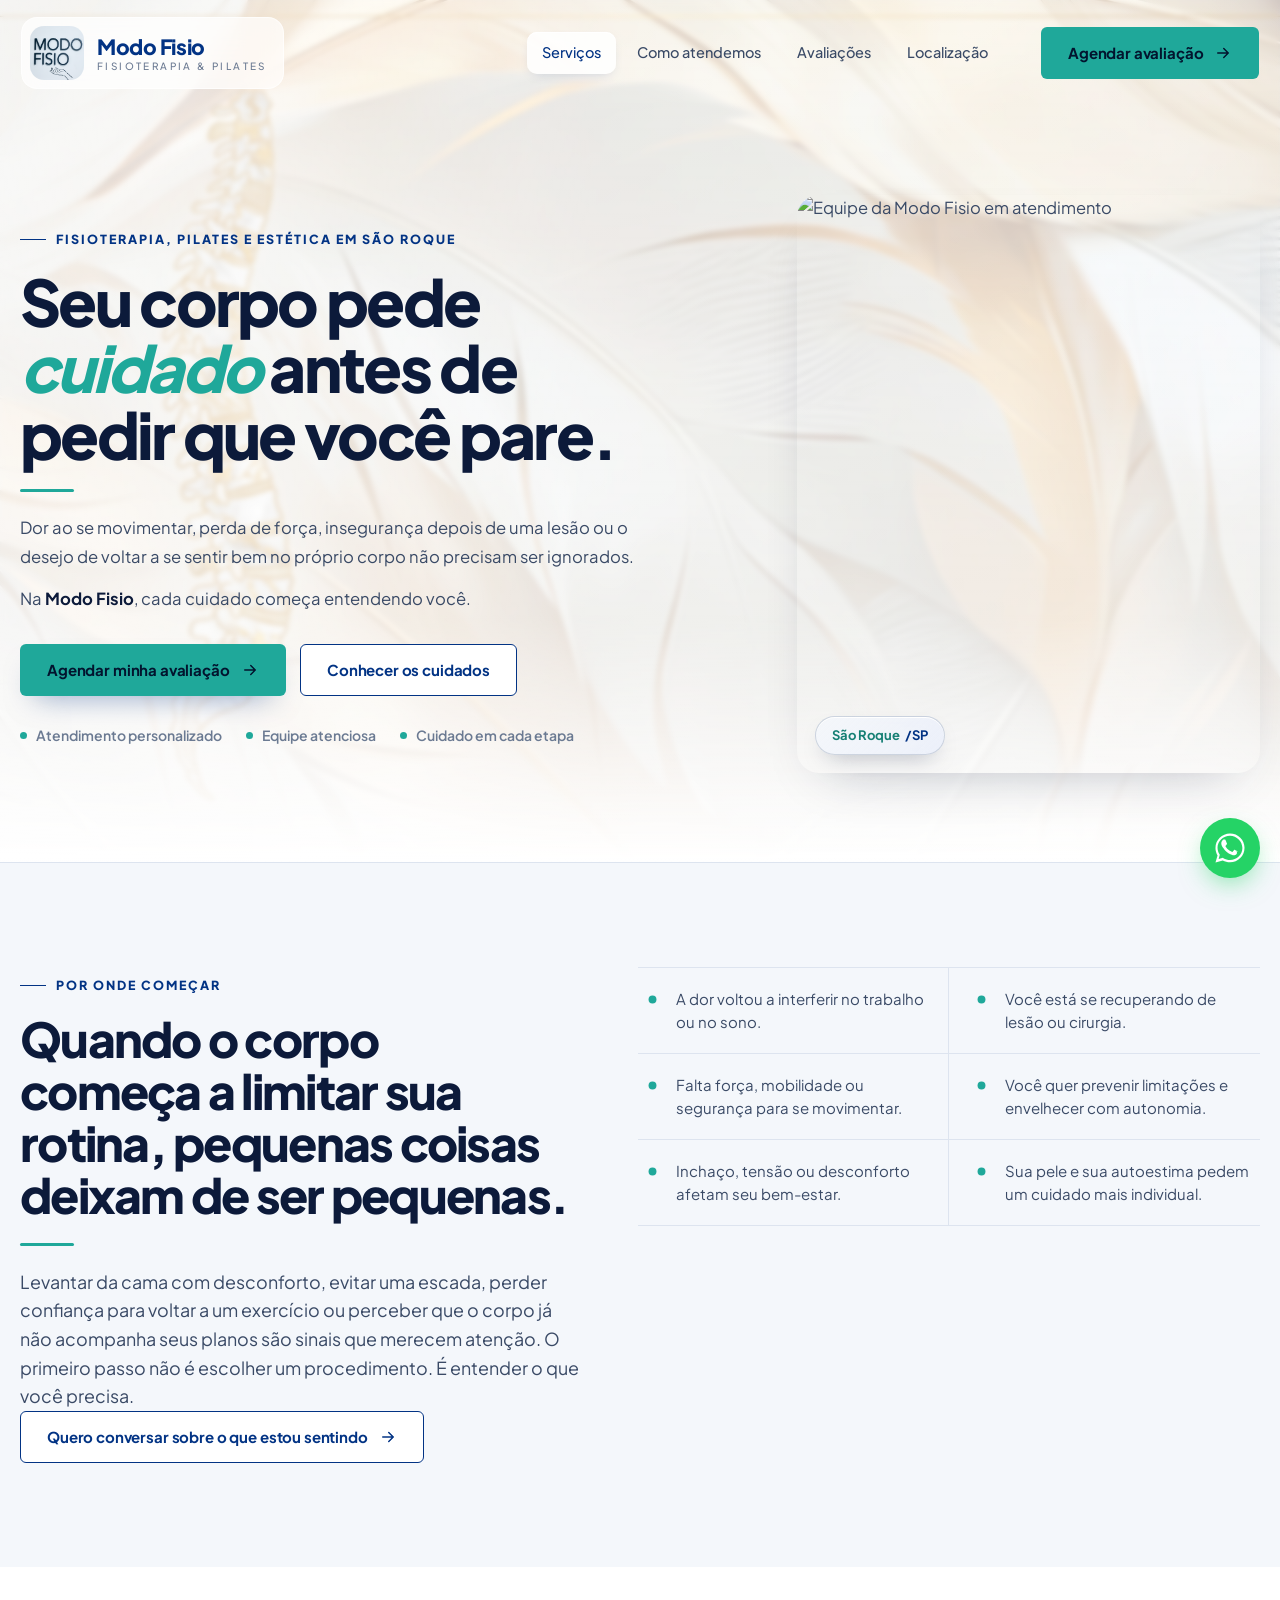
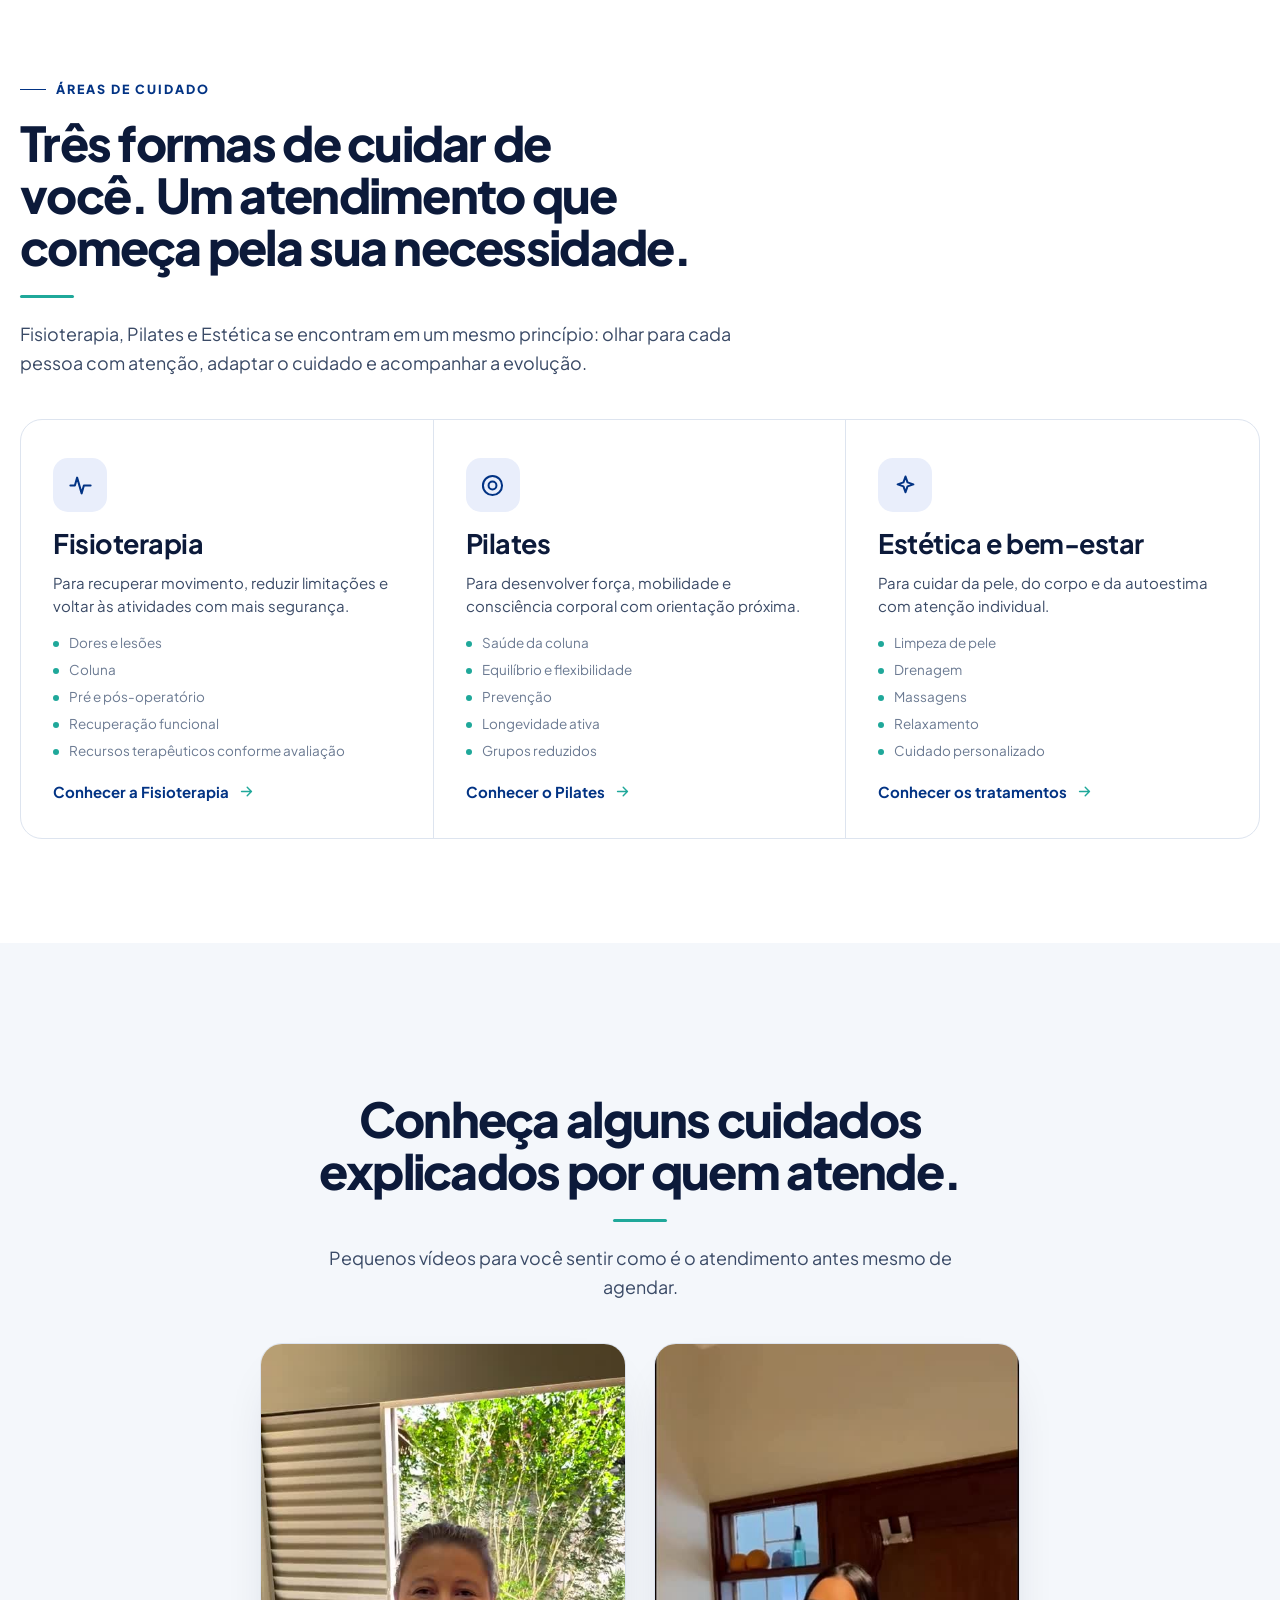
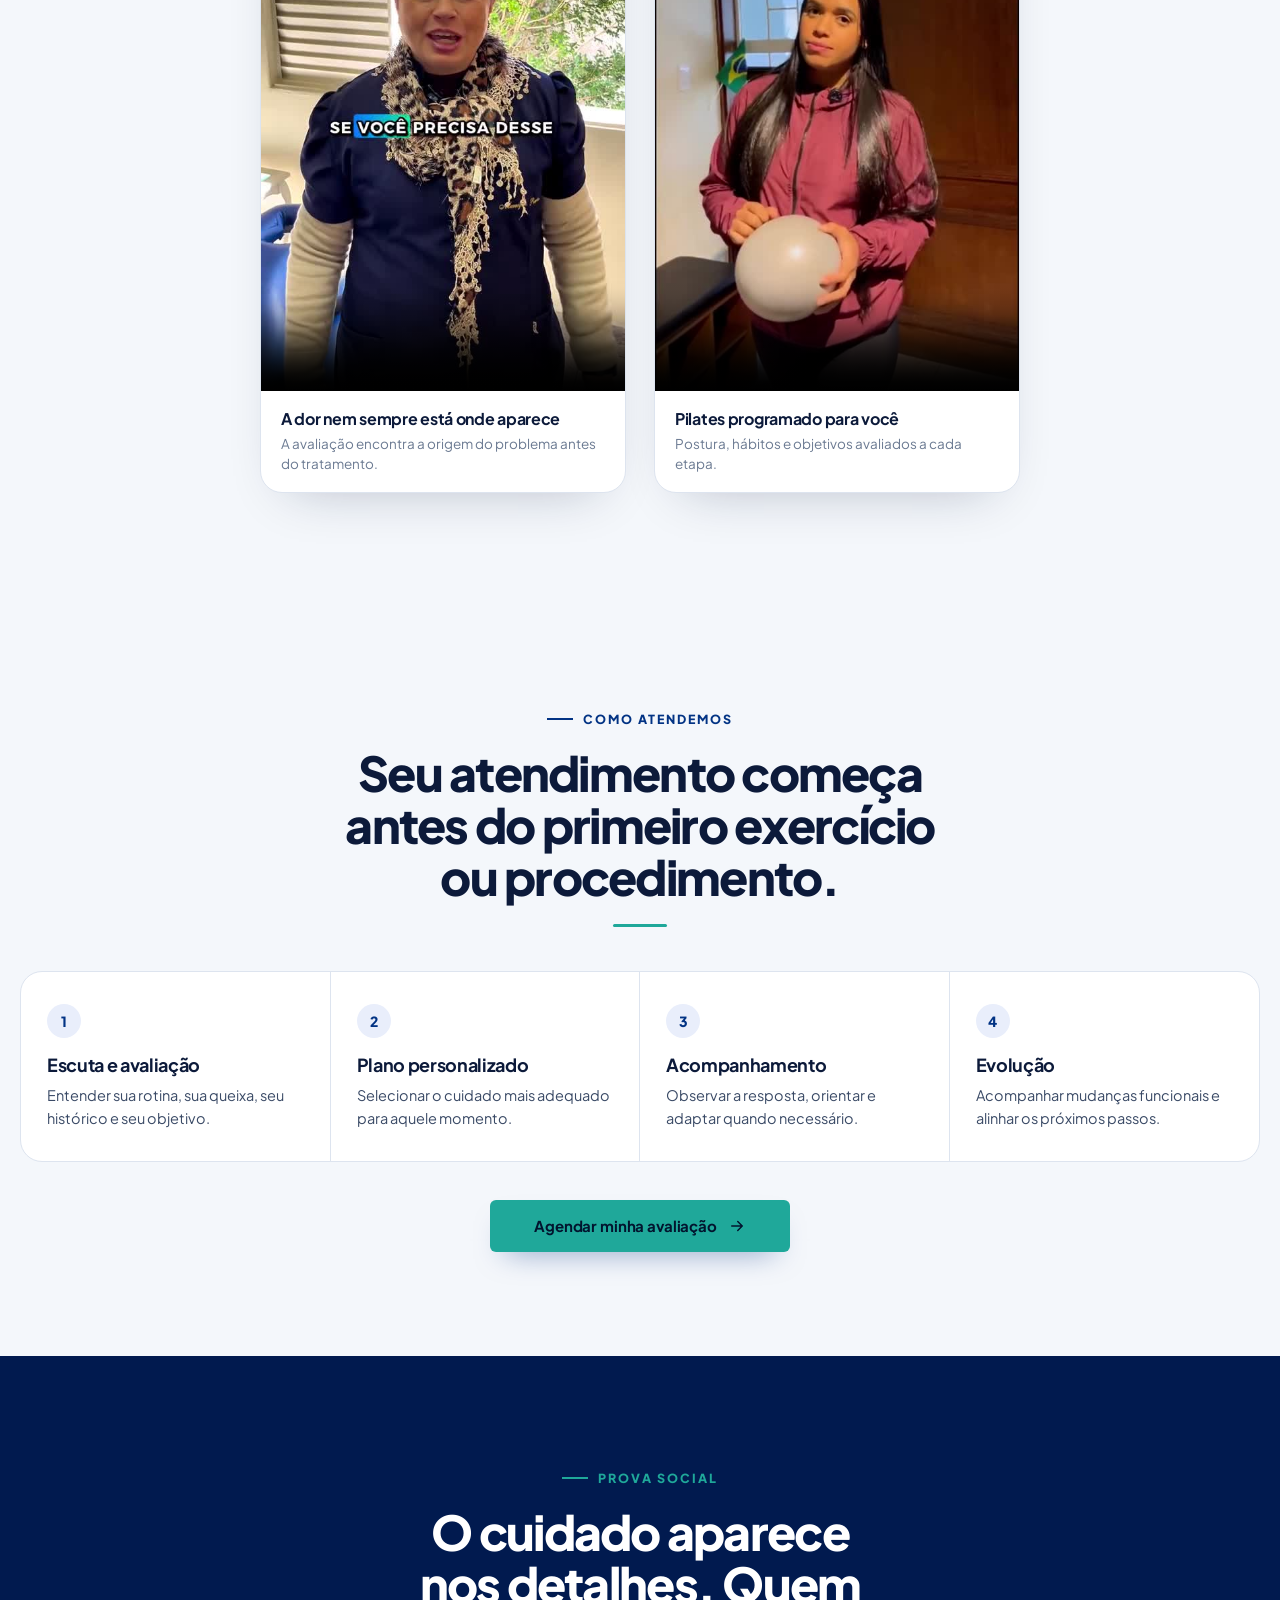
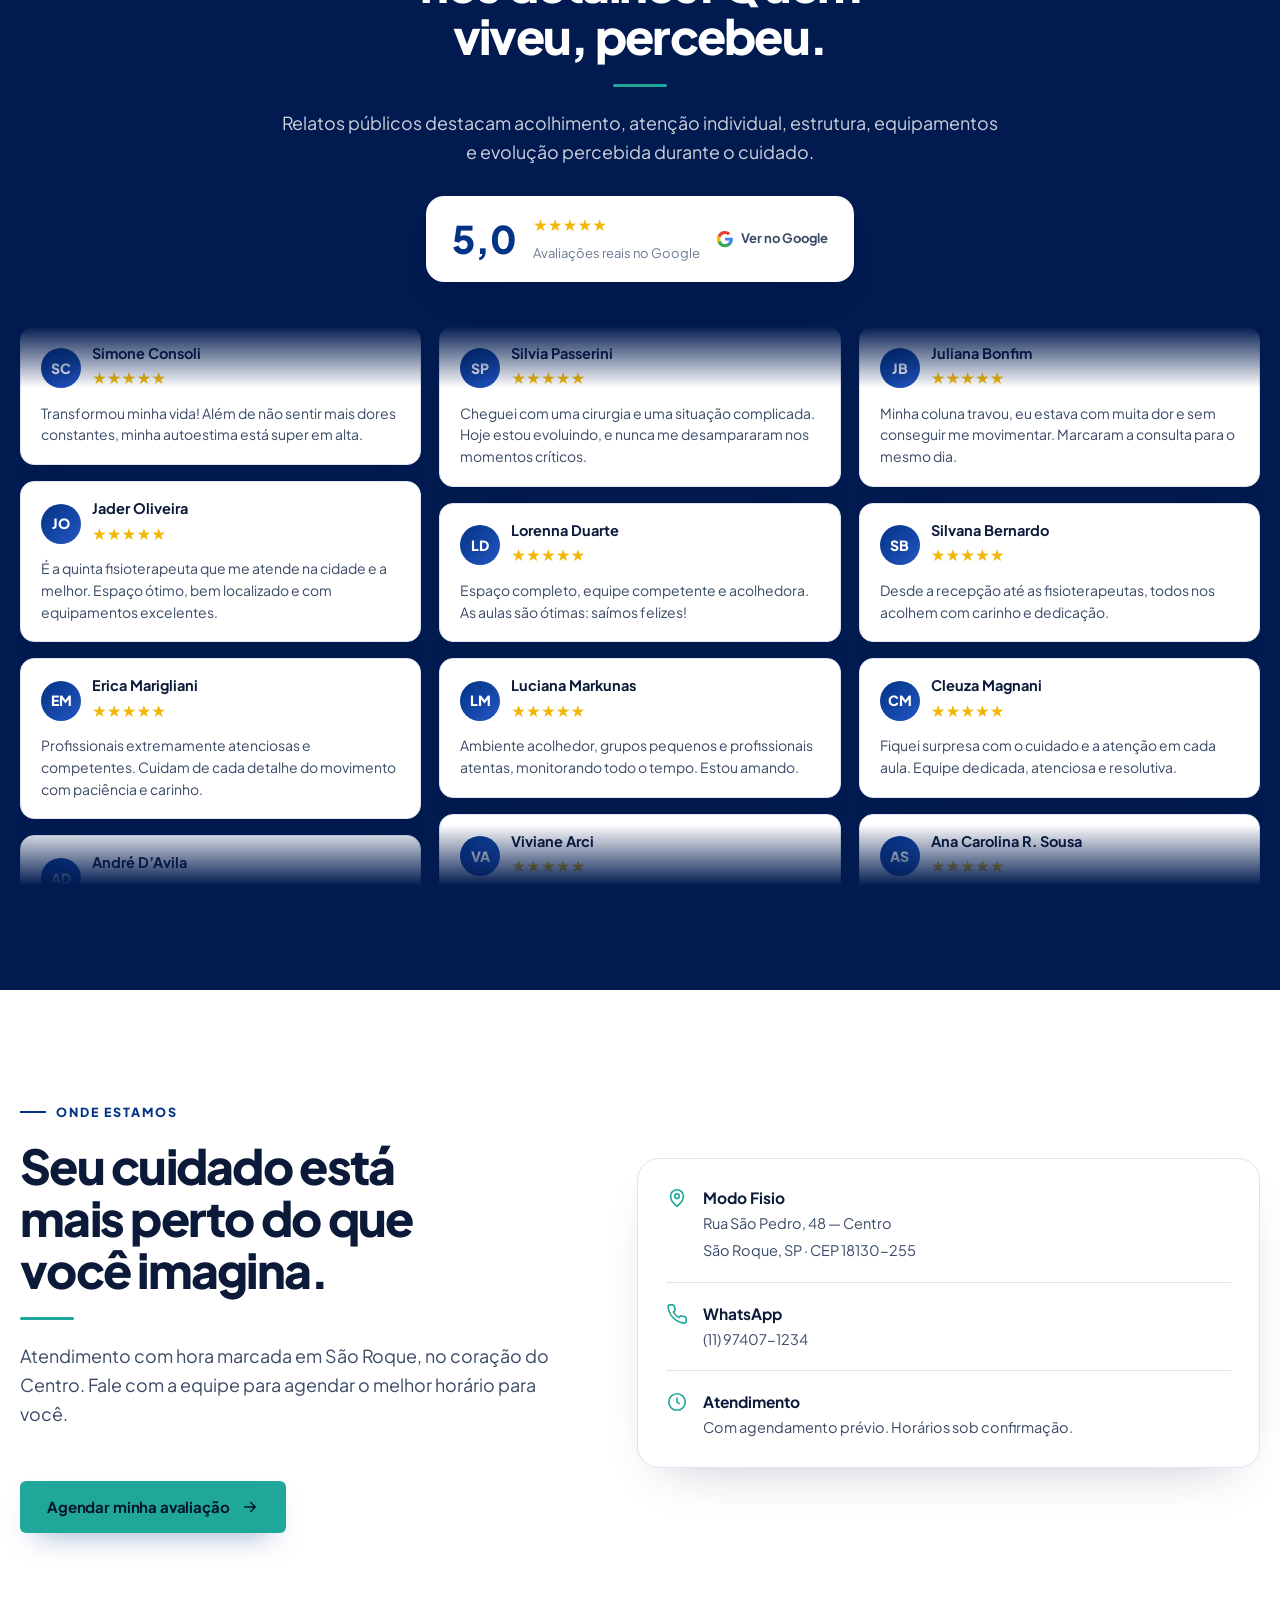
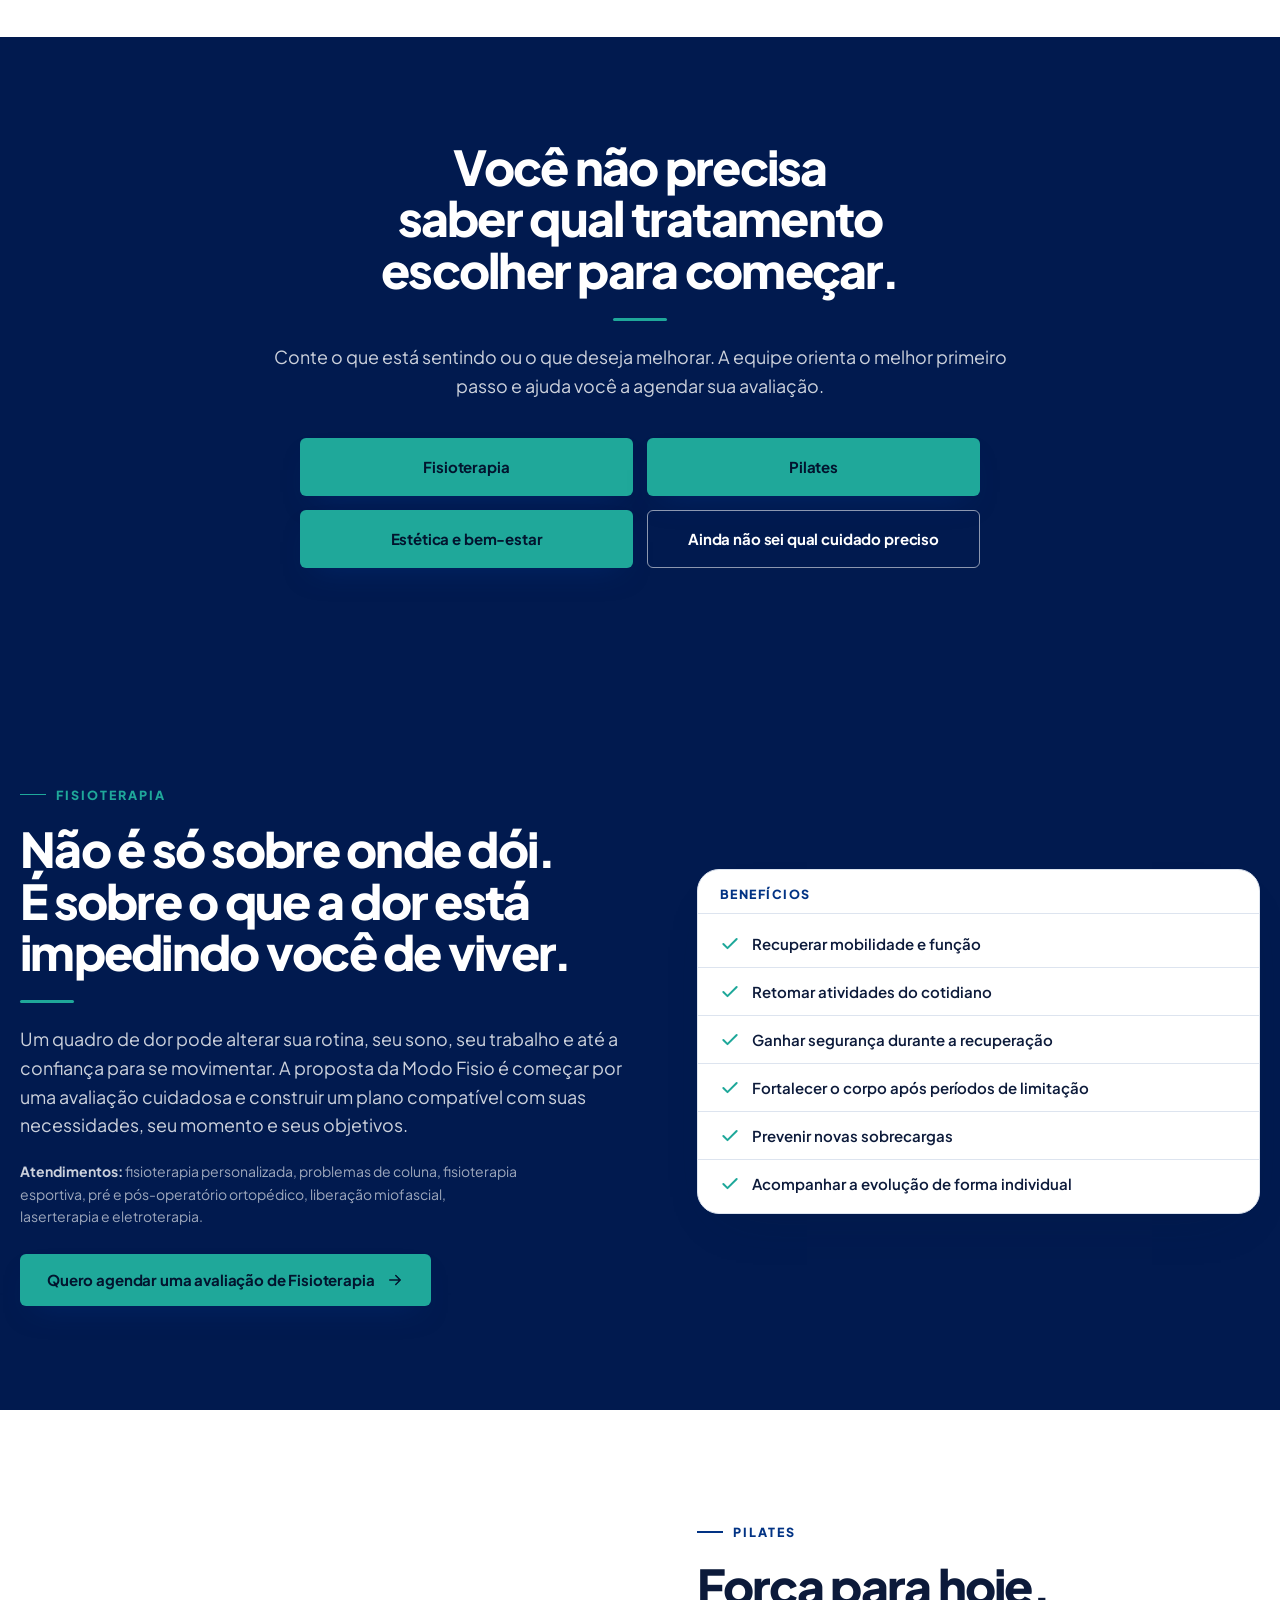
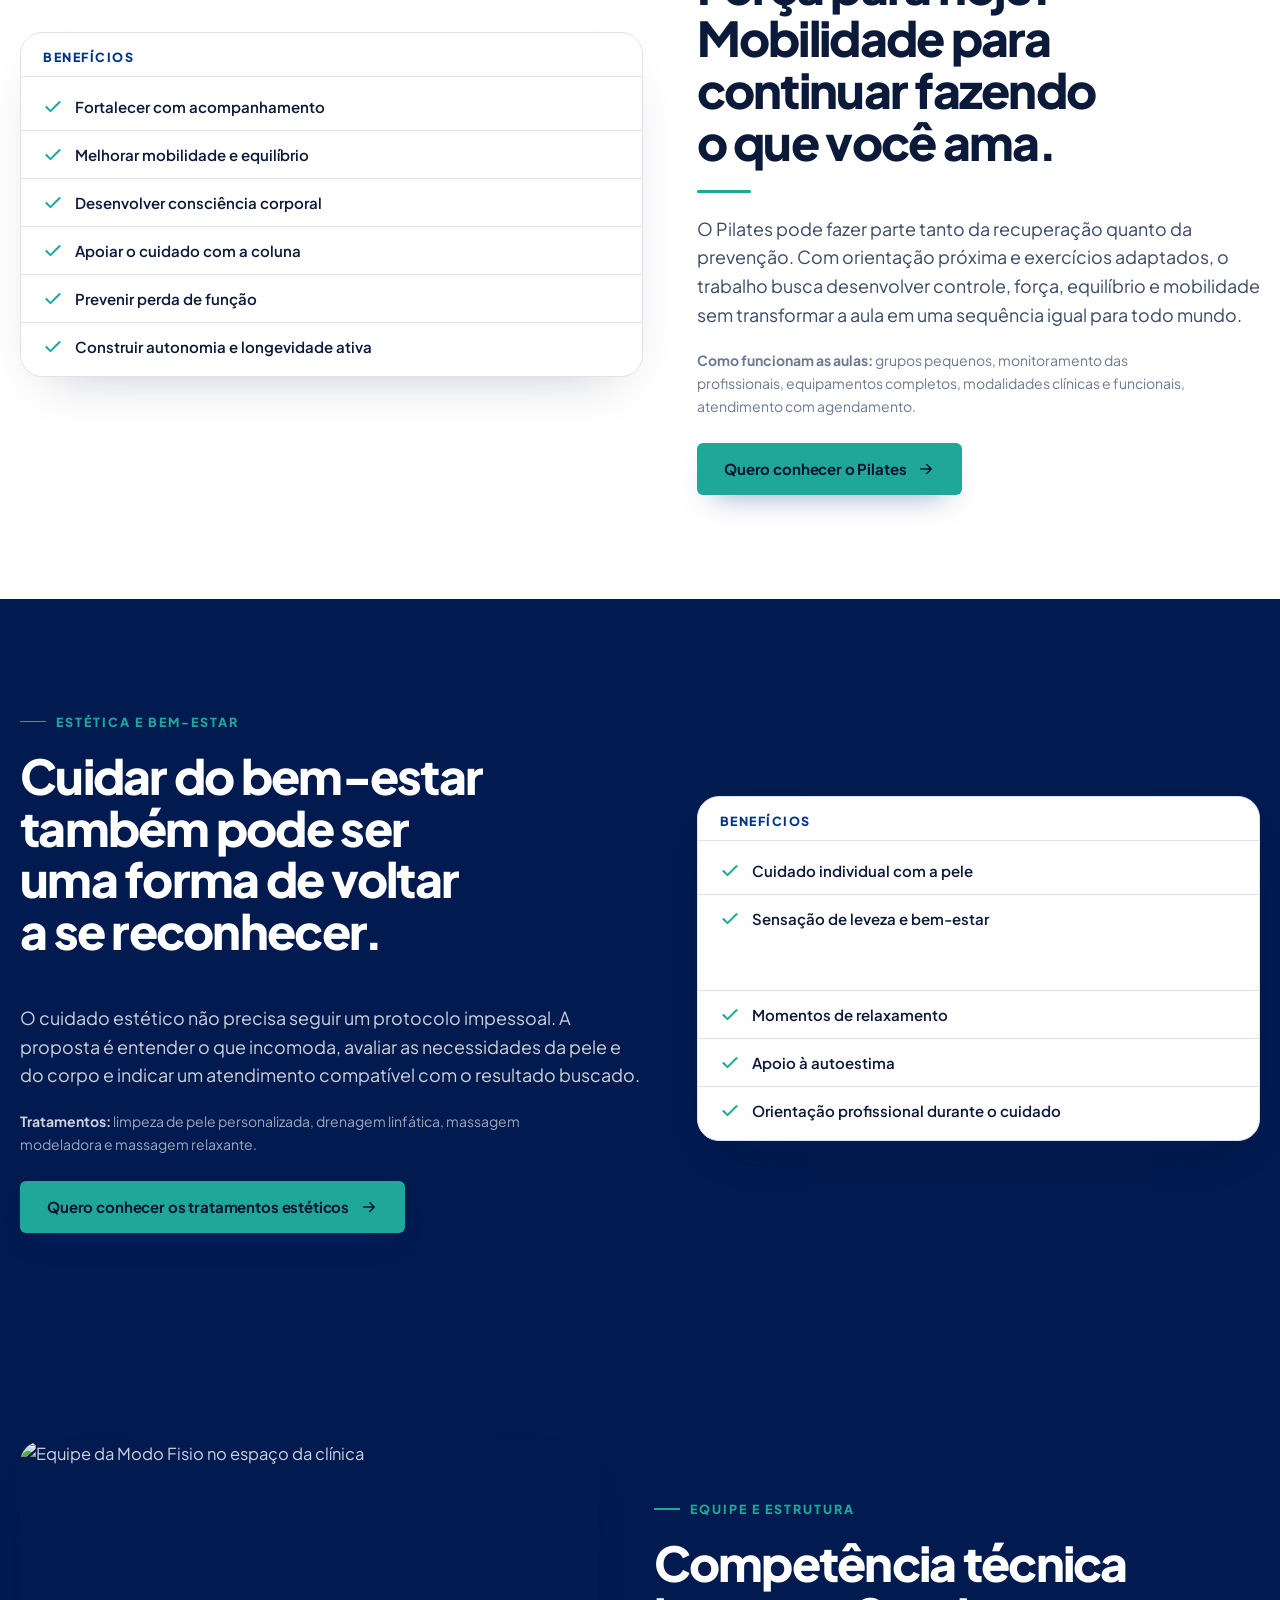
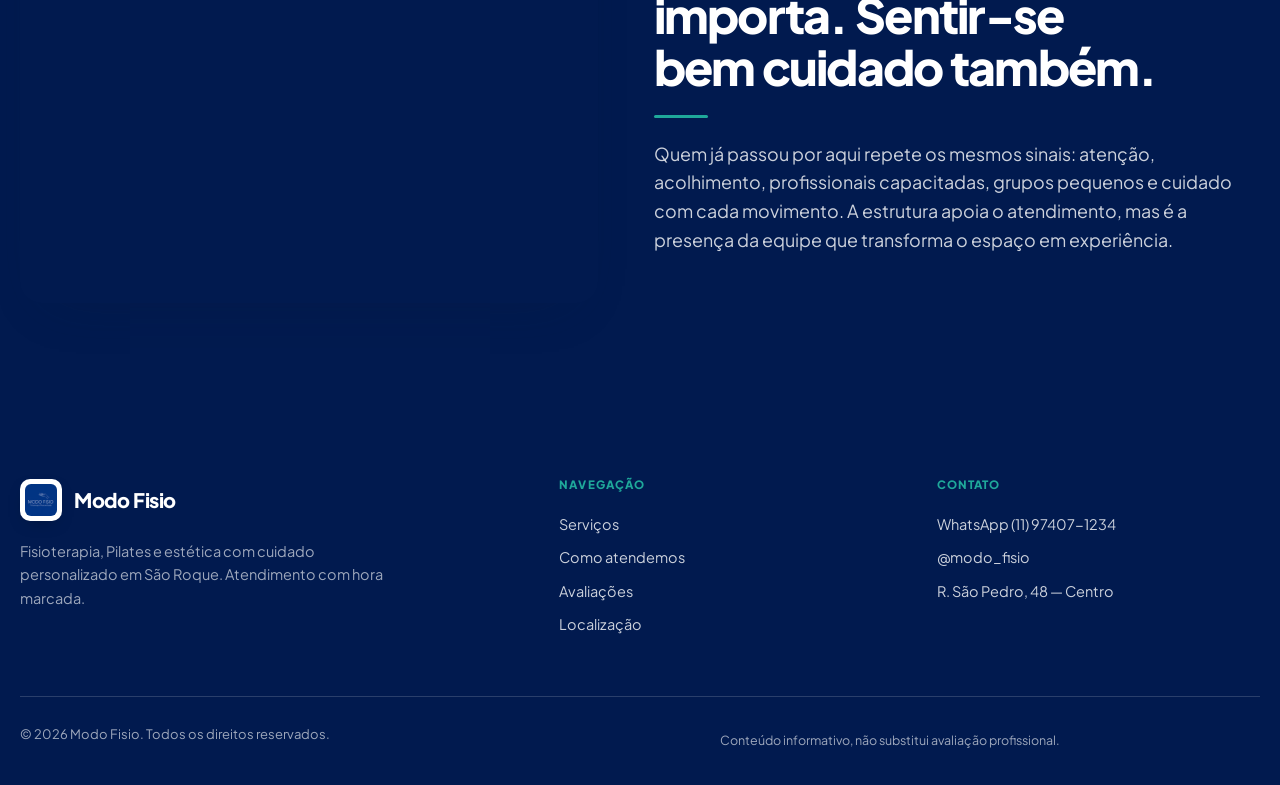
==== commit 7dc1c372: "copy: estética — 'cuidar da aparência' vira 'cuidar do bem-estar'" ====
--- a/index.html
+++ b/index.html
@@ -364,7 +364,7 @@
       <div class="mf-wrap mf-deep-grid">
         <div class="mf-deep-copy">
           <span class="mf-kicker" data-reveal="rise">Estética e bem-estar</span>
-          <h2 data-reveal="left">Cuidar da aparência também pode ser uma forma de voltar a se reconhecer.</h2>
+          <h2 data-reveal="left">Cuidar do bem-estar também pode ser uma forma de voltar a se reconhecer.</h2>
           <span class="mf-rule" data-reveal="rise"></span>
           <p class="mf-lead" data-reveal="rise">O cuidado estético não precisa seguir um protocolo impessoal. A proposta é entender o que incomoda, avaliar as necessidades da pele e do corpo e indicar um atendimento compatível com o resultado buscado.</p>
           <p class="mf-deep-services" data-reveal="rise"><strong>Tratamentos:</strong> limpeza de pele personalizada, drenagem linfática, massagem modeladora e massagem relaxante.</p>
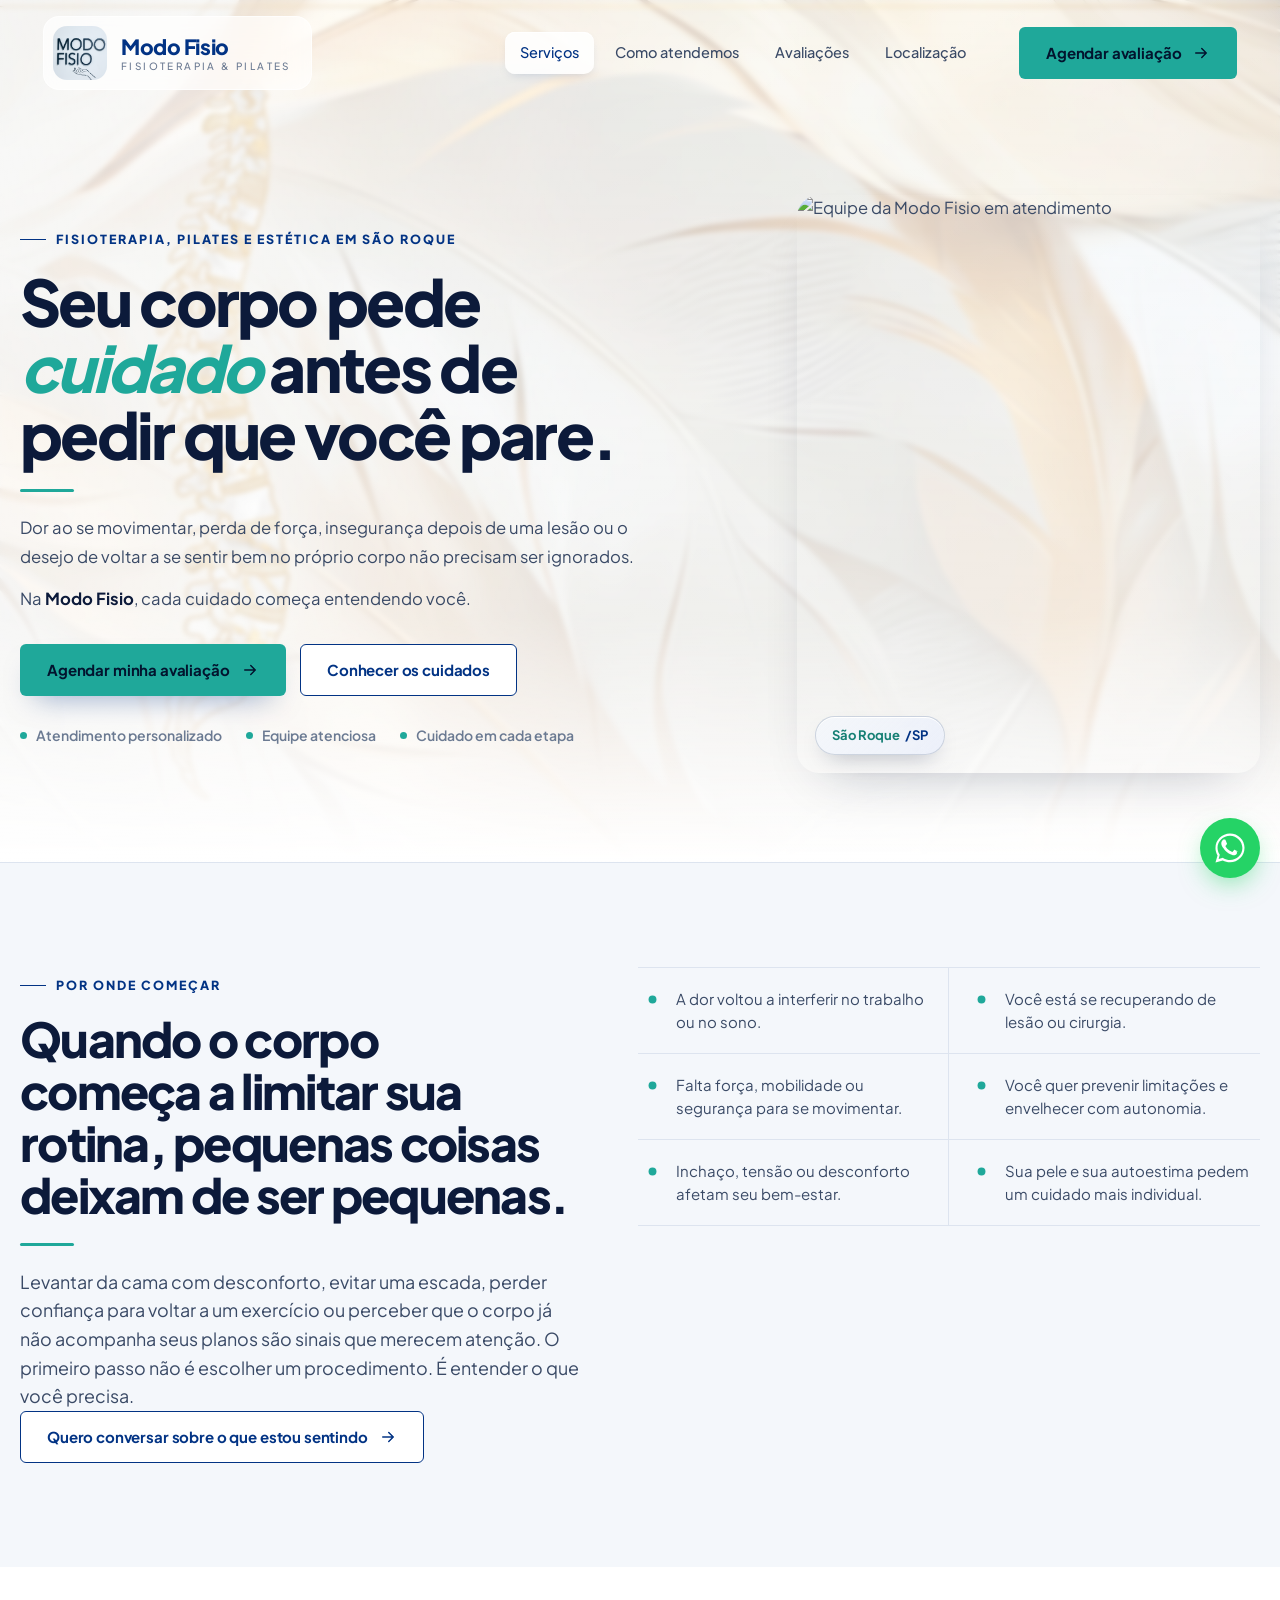
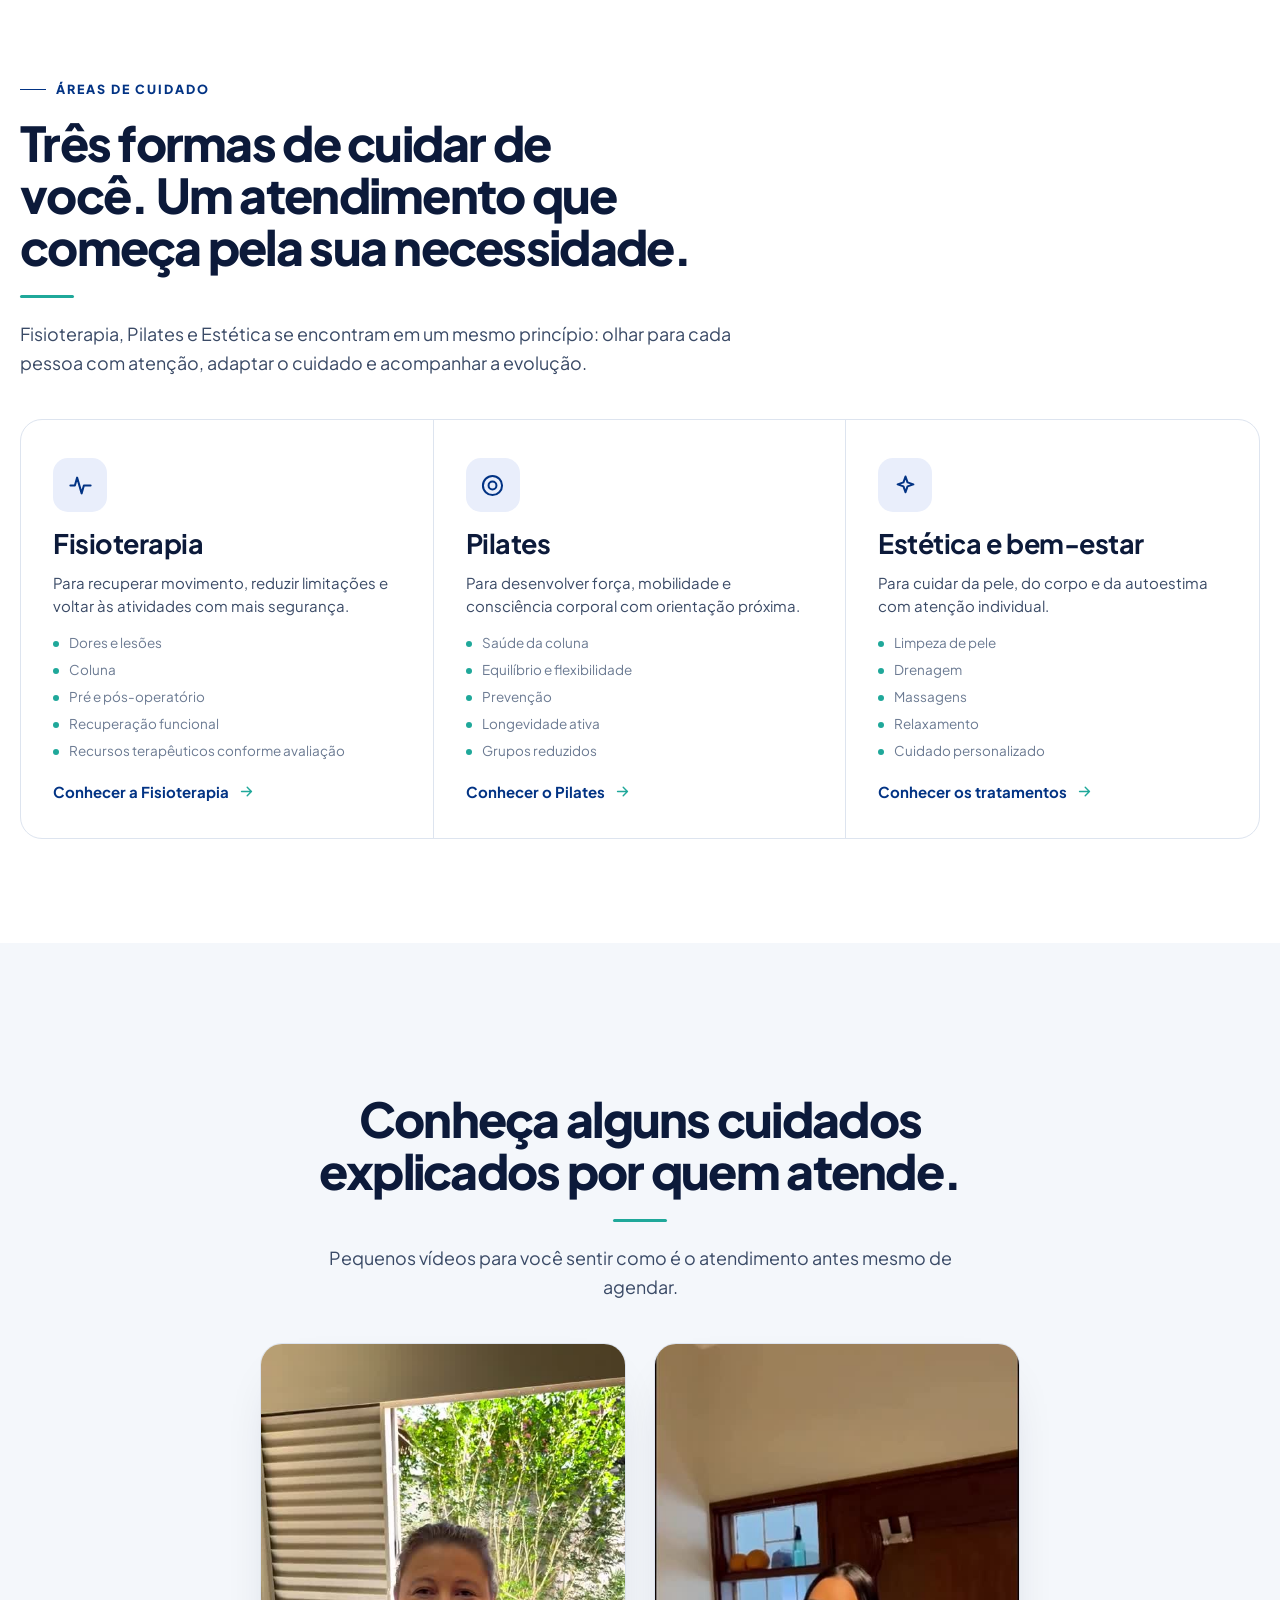
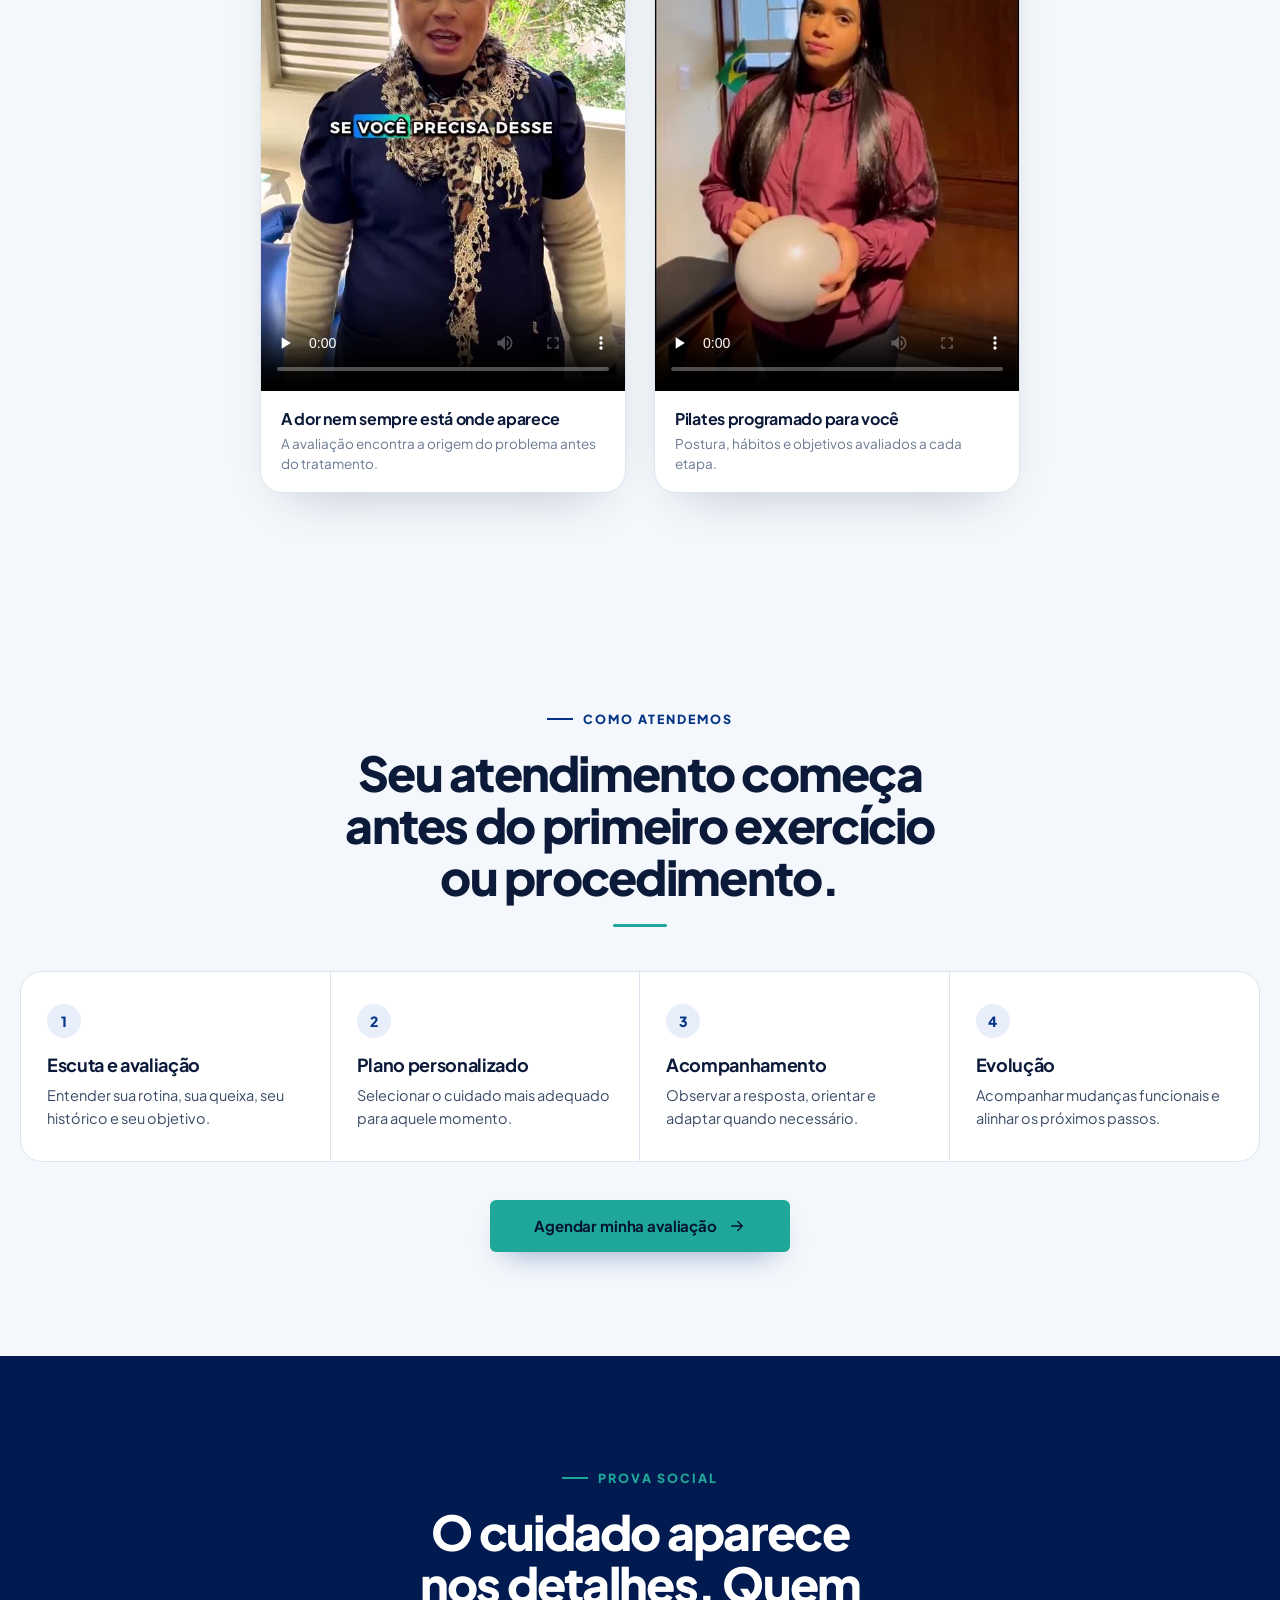
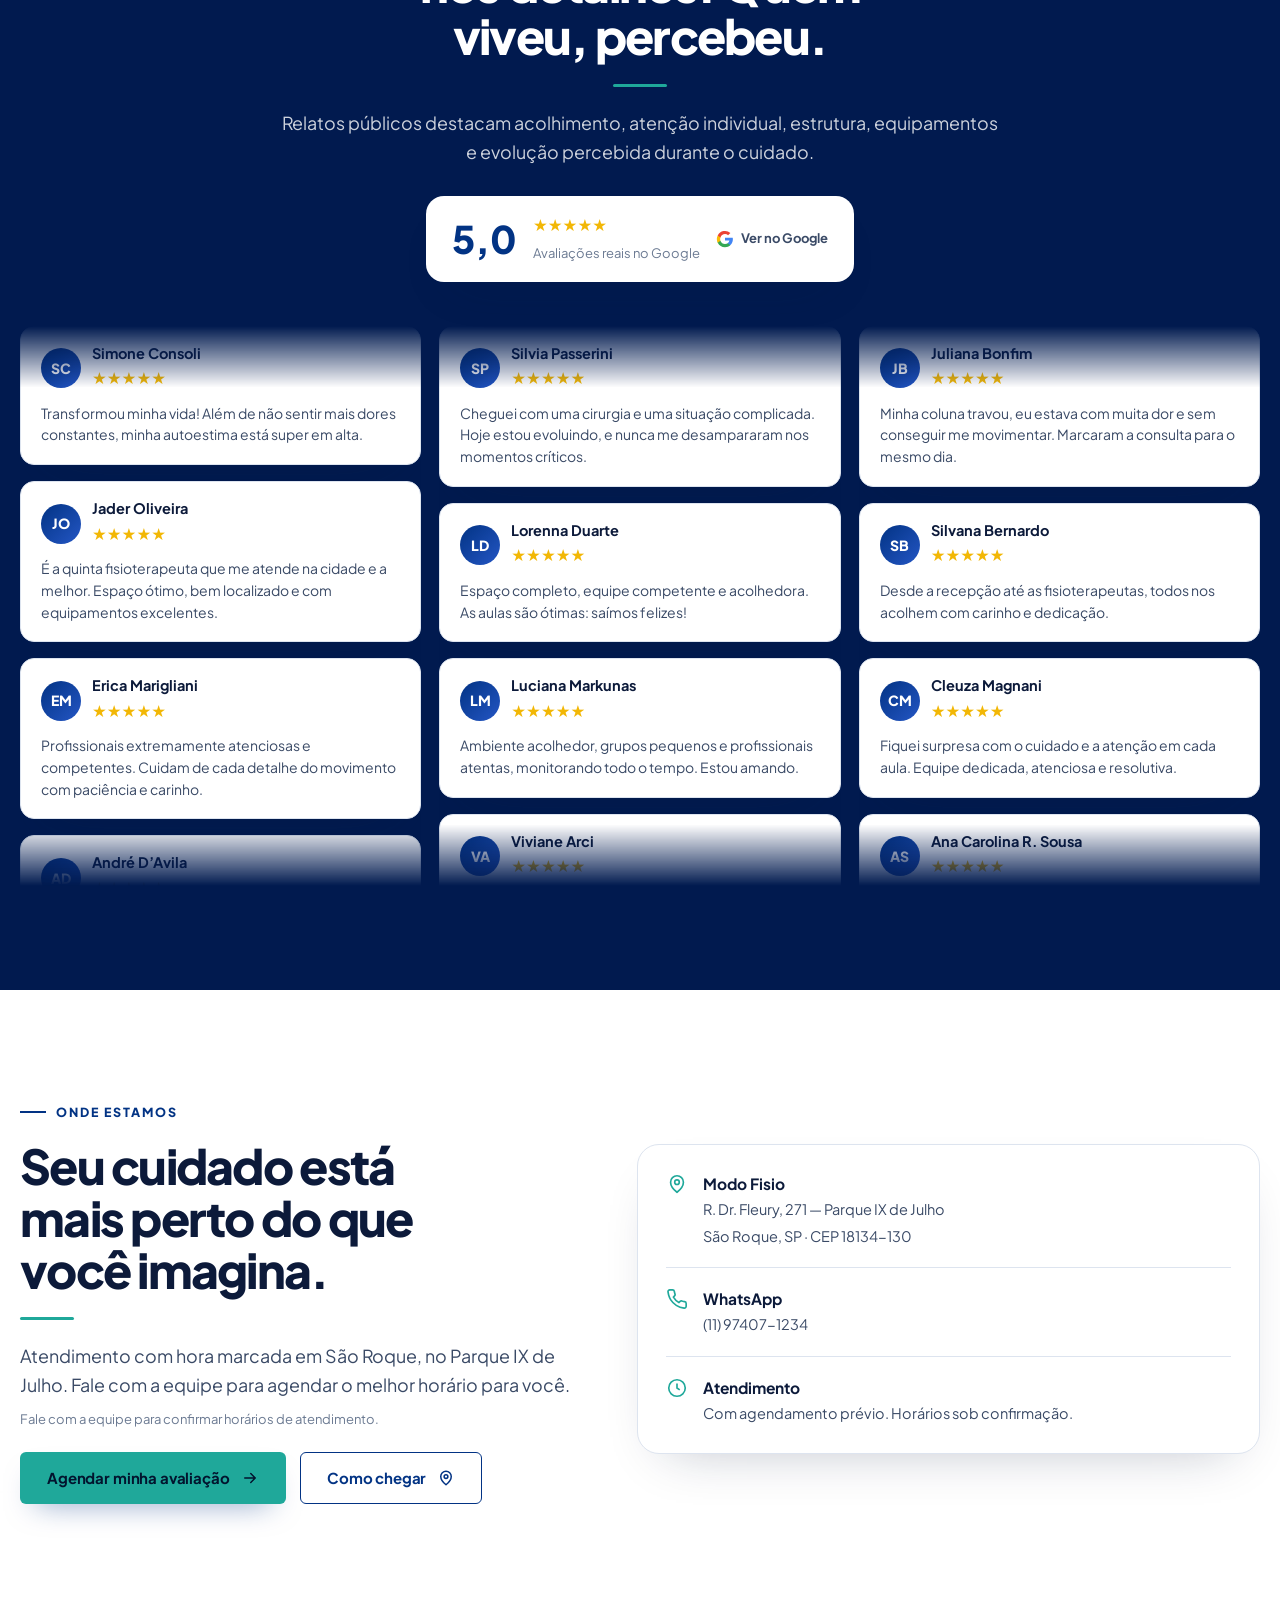
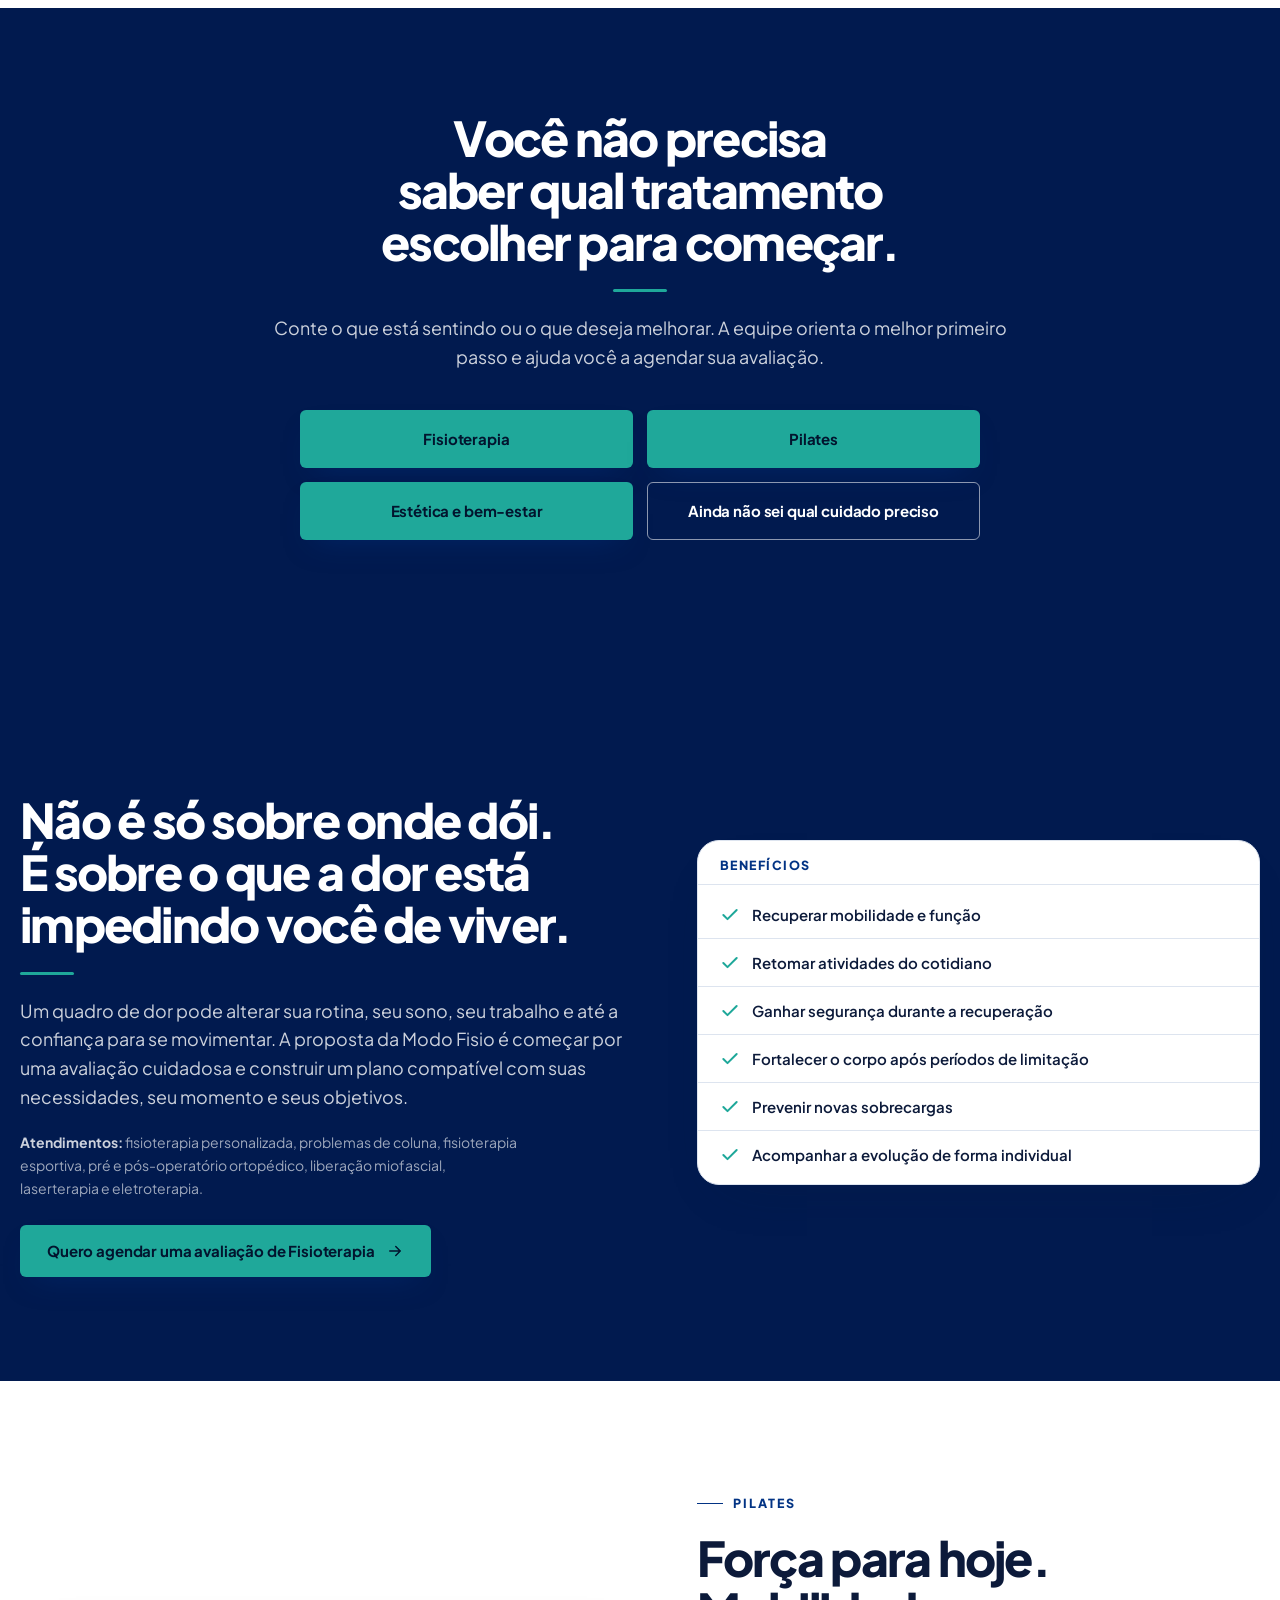
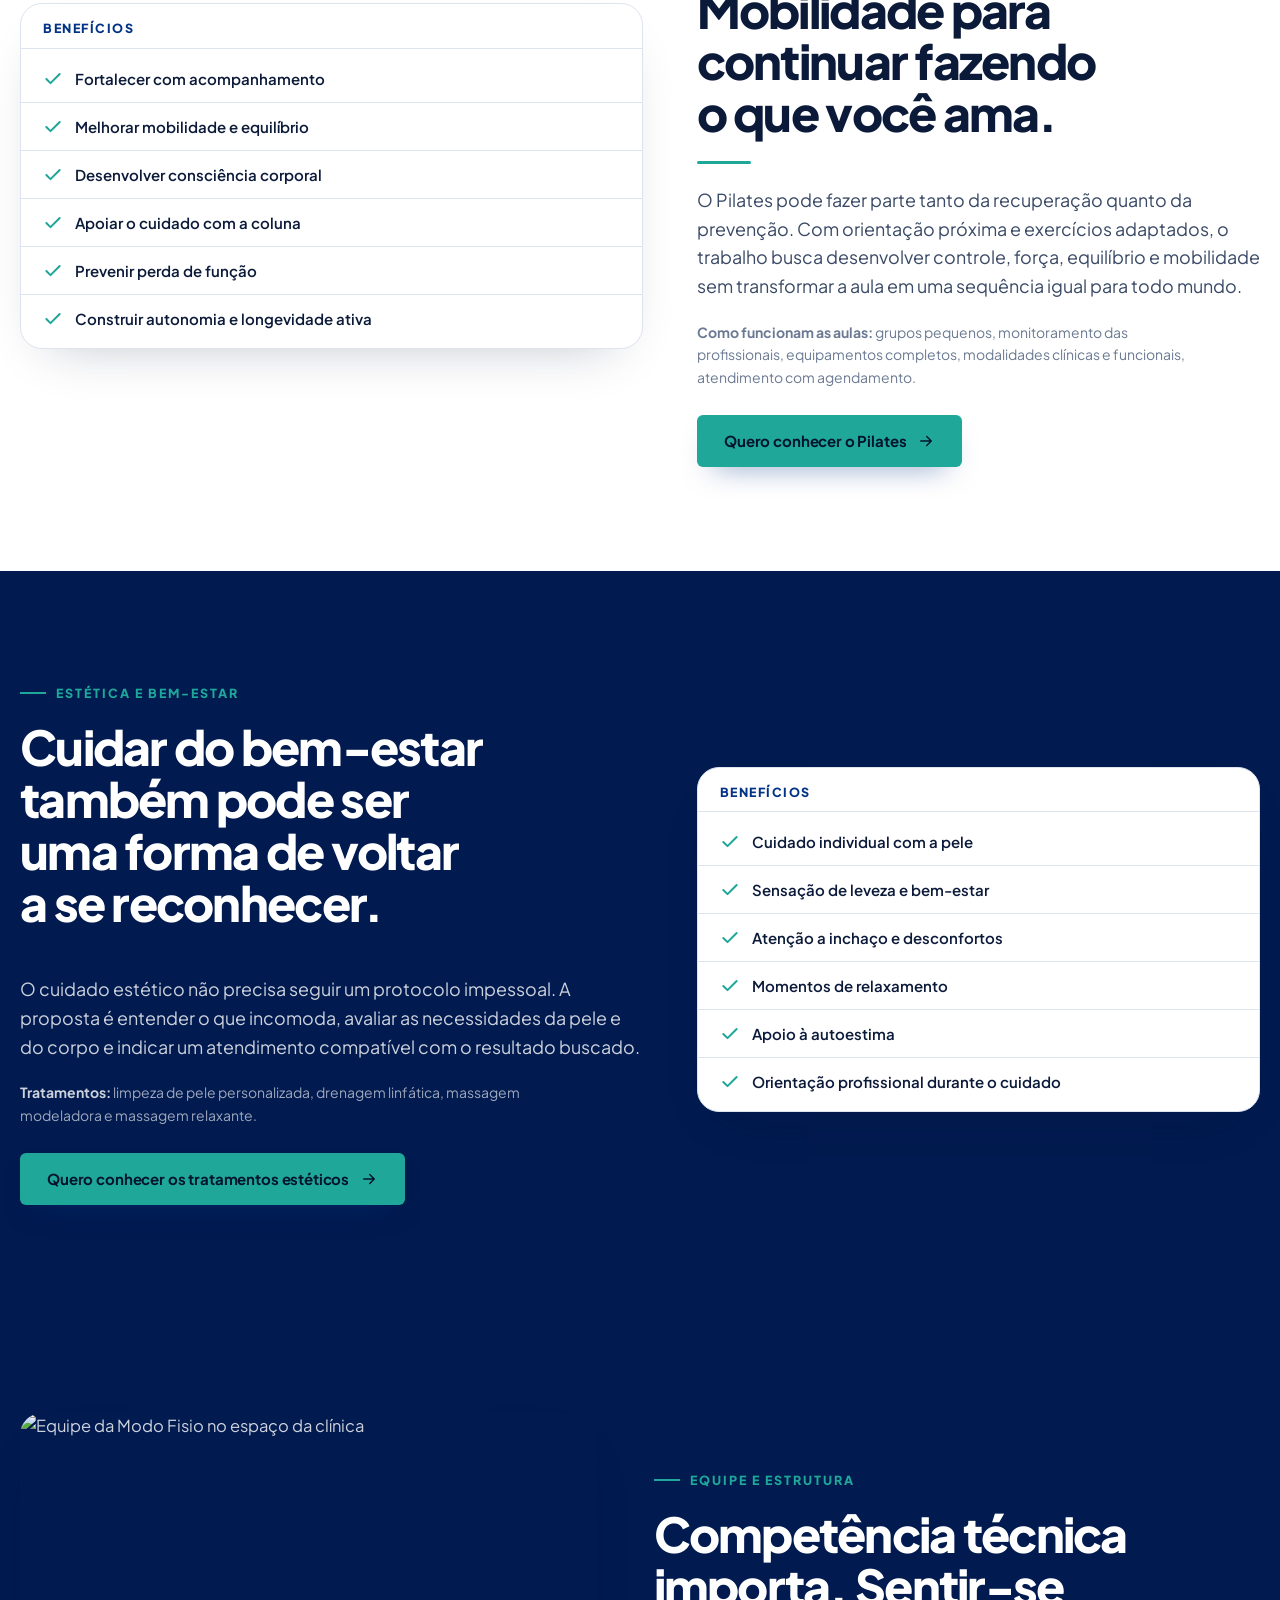
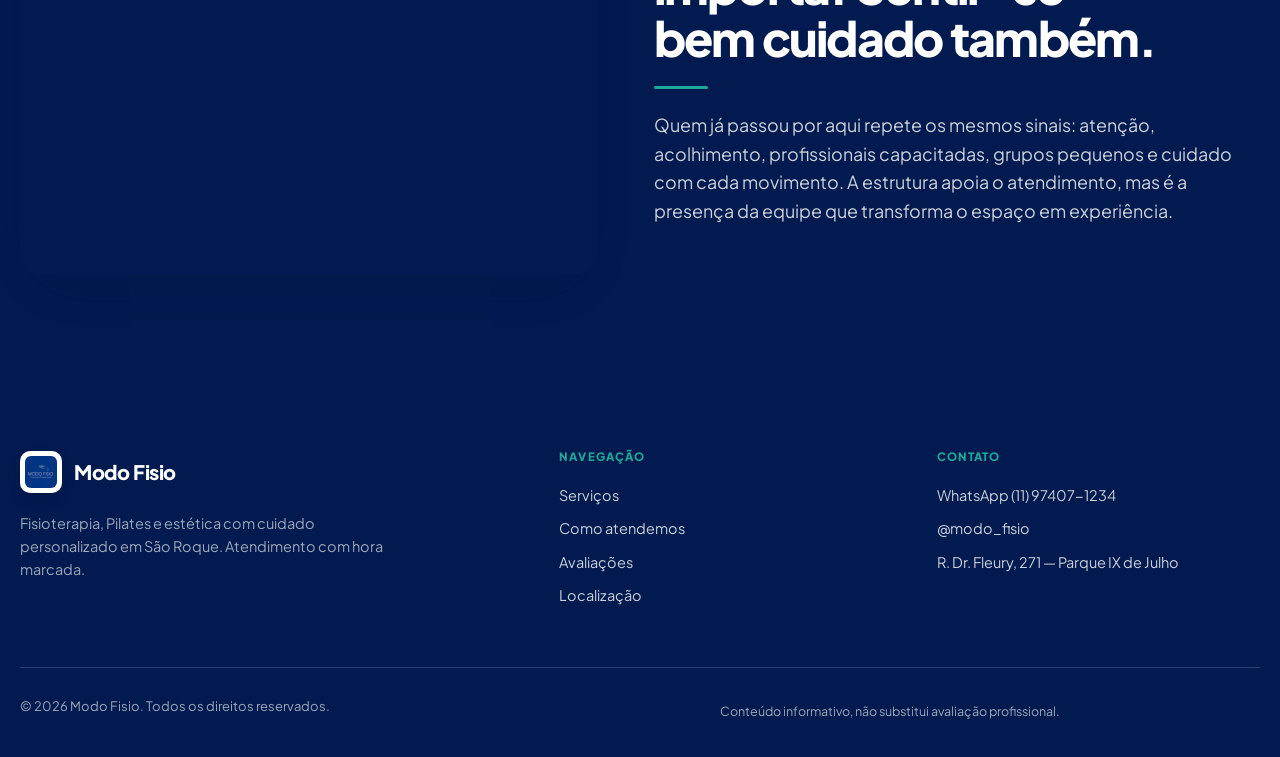
==== commit 4fc46cbd: "feat: endereço atualizado (R. Dr. Fleury, 271 — Parque IX de Julho) + botão Como chegar no Maps" ====
--- a/index.html
+++ b/index.html
@@ -273,15 +273,21 @@
           <span class="mf-kicker" data-reveal="rise">Onde estamos</span>
           <h2 data-reveal="left">Seu cuidado está mais perto do que você imagina.</h2>
           <span class="mf-rule" data-reveal="rise"></span>
-          <p class="mf-lead" data-reveal="rise">Atendimento com hora marcada em São Roque, no coração do Centro. Fale com a equipe para agendar o melhor horário para você.</p>
+          <p class="mf-lead" data-reveal="rise">Atendimento com hora marcada em São Roque, no Parque IX de Julho. Fale com a equipe para agendar o melhor horário para você.</p>
           <p class="mf-loc-note" data-reveal="rise">Fale com a equipe para confirmar horários de atendimento.</p>
-          <a class="mf-button mf-button--primary" data-reveal="rise" style="margin-top:22px"
-             href="https://wa.me/5511974071234?text=Ol%C3%A1%2C%20gostaria%20de%20agendar%20uma%20avalia%C3%A7%C3%A3o%20na%20Modo%20Fisio." target="_blank" rel="noopener">
-             Agendar minha avaliação
-             <svg viewBox="0 0 24 24" fill="none" stroke="currentColor" stroke-width="2" stroke-linecap="round" stroke-linejoin="round" aria-hidden="true"><path d="M5 12h14M13 6l6 6-6 6"/></svg></a>
+          <div class="mf-hero-actions" data-reveal="rise" style="margin-top:22px">
+            <a class="mf-button mf-button--primary"
+               href="https://wa.me/5511974071234?text=Ol%C3%A1%2C%20gostaria%20de%20agendar%20uma%20avalia%C3%A7%C3%A3o%20na%20Modo%20Fisio." target="_blank" rel="noopener">
+               Agendar minha avaliação
+               <svg viewBox="0 0 24 24" fill="none" stroke="currentColor" stroke-width="2" stroke-linecap="round" stroke-linejoin="round" aria-hidden="true"><path d="M5 12h14M13 6l6 6-6 6"/></svg></a>
+            <a class="mf-button mf-button--outline"
+               href="https://www.google.com/maps/search/?api=1&query=R.+Dr.+Fleury%2C+271+-+Parque+IX+de+Julho%2C+S%C3%A3o+Roque+-+SP%2C+18134-130" target="_blank" rel="noopener">
+               Como chegar
+               <svg viewBox="0 0 24 24" fill="none" stroke="currentColor" stroke-width="2" stroke-linecap="round" stroke-linejoin="round" aria-hidden="true"><path d="M12 21s-7-5.5-7-11a7 7 0 1 1 14 0c0 5.5-7 11-7 11z"/><circle cx="12" cy="10" r="2.5"/></svg></a>
+          </div>
         </div>
         <div class="mf-loc-card" data-reveal="scale">
-          <div class="mf-loc-item"><svg viewBox="0 0 24 24" fill="none" stroke="currentColor" stroke-width="1.8" aria-hidden="true"><path d="M12 21s-7-5.5-7-11a7 7 0 1 1 14 0c0 5.5-7 11-7 11z"/><circle cx="12" cy="10" r="2.5"/></svg><div><strong>Modo Fisio</strong><span>Rua São Pedro, 48 — Centro<br>São Roque, SP · CEP 18130-255</span></div></div>
+          <div class="mf-loc-item"><svg viewBox="0 0 24 24" fill="none" stroke="currentColor" stroke-width="1.8" aria-hidden="true"><path d="M12 21s-7-5.5-7-11a7 7 0 1 1 14 0c0 5.5-7 11-7 11z"/><circle cx="12" cy="10" r="2.5"/></svg><div><strong>Modo Fisio</strong><a href="https://www.google.com/maps/search/?api=1&query=R.+Dr.+Fleury%2C+271+-+Parque+IX+de+Julho%2C+S%C3%A3o+Roque+-+SP%2C+18134-130" target="_blank" rel="noopener">R. Dr. Fleury, 271 — Parque IX de Julho<br>São Roque, SP · CEP 18134-130</a></div></div>
           <div class="mf-loc-item"><svg viewBox="0 0 24 24" fill="none" stroke="currentColor" stroke-width="1.8" aria-hidden="true"><path d="M22 16.9v3a2 2 0 0 1-2.2 2 19.8 19.8 0 0 1-8.6-3 19.5 19.5 0 0 1-6-6 19.8 19.8 0 0 1-3-8.6A2 2 0 0 1 4.1 2h3a2 2 0 0 1 2 1.7c.1 1 .4 1.9.7 2.8a2 2 0 0 1-.5 2.1L8.1 9.9a16 16 0 0 0 6 6l1.3-1.3a2 2 0 0 1 2.1-.4c.9.3 1.8.6 2.8.7a2 2 0 0 1 1.7 2z"/></svg><div><strong>WhatsApp</strong><a href="https://wa.me/5511974071234?text=Ol%C3%A1%2C%20conheci%20a%20Modo%20Fisio%20pelo%20site%20e%20gostaria%20de%20receber%20mais%20informa%C3%A7%C3%B5es." target="_blank" rel="noopener">(11) 97407-1234</a></div></div>
           <div class="mf-loc-item"><svg viewBox="0 0 24 24" fill="none" stroke="currentColor" stroke-width="1.8" aria-hidden="true"><circle cx="12" cy="12" r="9"/><path d="M12 7v5l3 2"/></svg><div><strong>Atendimento</strong><span>Com agendamento prévio. Horários sob confirmação.</span></div></div>
         </div>
@@ -427,7 +433,7 @@
           <h4>Contato</h4>
           <a href="https://wa.me/5511974071234?text=Ol%C3%A1%2C%20conheci%20a%20Modo%20Fisio%20pelo%20site%20e%20gostaria%20de%20receber%20mais%20informa%C3%A7%C3%B5es." target="_blank" rel="noopener">WhatsApp (11) 97407-1234</a>
           <a href="https://www.instagram.com/modo_fisio/" target="_blank" rel="noopener">@modo_fisio</a>
-          <a href="#localizacao">R. São Pedro, 48 — Centro</a>
+          <a href="https://www.google.com/maps/search/?api=1&query=R.+Dr.+Fleury%2C+271+-+Parque+IX+de+Julho%2C+S%C3%A3o+Roque+-+SP%2C+18134-130" target="_blank" rel="noopener">R. Dr. Fleury, 271 — Parque IX de Julho</a>
         </div>
       </div>
       <div class="mf-footer-legal">
--- a/assets/css/styles.css
+++ b/assets/css/styles.css
@@ -167,6 +167,7 @@
 .mf-header-inner{
   position:relative;overflow:hidden;min-height:78px;
   display:flex;align-items:center;gap:30px;
+  padding-inline:22px;
   border:1px solid transparent;border-radius:18px;
   transition:box-shadow var(--t-ui);
 }
@@ -180,13 +181,13 @@
   border:1px solid rgba(255,255,255,.65);
   box-shadow:inset 0 1px 0 rgba(255,255,255,.85);
 }
-.mf-brand{display:flex;align-items:center;gap:13px;color:var(--mf-blue)}
+.mf-brand{display:flex;align-items:center;gap:14px;color:var(--mf-blue)}
 /* no topo, a marca ganha pílula de vidro própria (igual ao protótipo) */
 .mf-header:not(.is-scrolled) .mf-brand{
   background:rgba(255,255,255,.72);
   backdrop-filter:saturate(180%) blur(18px);-webkit-backdrop-filter:saturate(180%) blur(18px);
   border:1px solid rgba(255,255,255,.65);border-radius:16px;
-  padding:8px 16px 8px 8px;
+  padding:9px 20px 9px 9px;
 }
 /* logo: respiração + shine + halo (SPEC §3) */
 .mf-brand-mark{position:relative;flex:0 0 auto;height:54px;width:54px;border-radius:14px;transition:height var(--t-ui),width var(--t-ui),border-radius var(--t-ui);animation:mfLogoBreath 4.2s var(--ease) infinite}
@@ -290,11 +291,11 @@
    ============================================================ */
 /* ---------- Hero (coluna de fundo + véu fino — SPEC §4) ---------- */
 /* clip: permite a coluna subir atrás do header, mas impede sangria na seção seguinte */
-.mf-hero{position:relative;border-bottom:1px solid var(--mf-line);clip-path:inset(calc(-1*var(--mf-hero-lift,92px)) 0 0 0)}
-/* coluna e véu sobem atrás do header sticky (como no protótipo fixed) */
-.mf-hero-spine{position:absolute;left:0;right:0;bottom:0;top:calc(-1*var(--mf-hero-lift,92px));z-index:0;pointer-events:none;will-change:transform}
+.mf-hero{position:relative;border-bottom:1px solid var(--mf-line);clip-path:inset(calc(-1*(var(--mf-hero-lift,106px) + 10px)) 0 0 0)}
+/* coluna e véu sobem atrás do header sticky (como no protótipo fixed) — +10px de folga contra subpixel */
+.mf-hero-spine{position:absolute;left:0;right:0;bottom:0;top:calc(-1*(var(--mf-hero-lift,106px) + 10px));z-index:0;pointer-events:none;will-change:transform}
 .mf-hero-spine img{width:100%;height:100%;object-fit:cover;object-position:center}
-.mf-hero-veil{position:absolute;left:0;right:0;bottom:0;top:calc(-1*var(--mf-hero-lift,92px));z-index:0;pointer-events:none;
+.mf-hero-veil{position:absolute;left:0;right:0;bottom:0;top:calc(-1*(var(--mf-hero-lift,106px) + 10px));z-index:0;pointer-events:none;
   background:
     linear-gradient(90deg,rgba(255,255,255,.62),rgba(255,255,255,.34) 46%,rgba(255,255,255,.30) 100%),
     linear-gradient(180deg,rgba(255,255,255,.18),rgba(255,255,255,.38) 72%,var(--mf-paper) 100%);
@@ -327,7 +328,7 @@
 
 /* ---------- Responsivo: header / footer / mobile ---------- */
 @media (max-width:860px){
-  .mf-header-inner{min-height:66px;gap:12px}
+  .mf-header-inner{min-height:66px;gap:12px;padding-inline:14px}
   .mf-menu-toggle{display:flex;margin-left:auto}
   .mf-header-action{display:none}
   .mf-nav{
